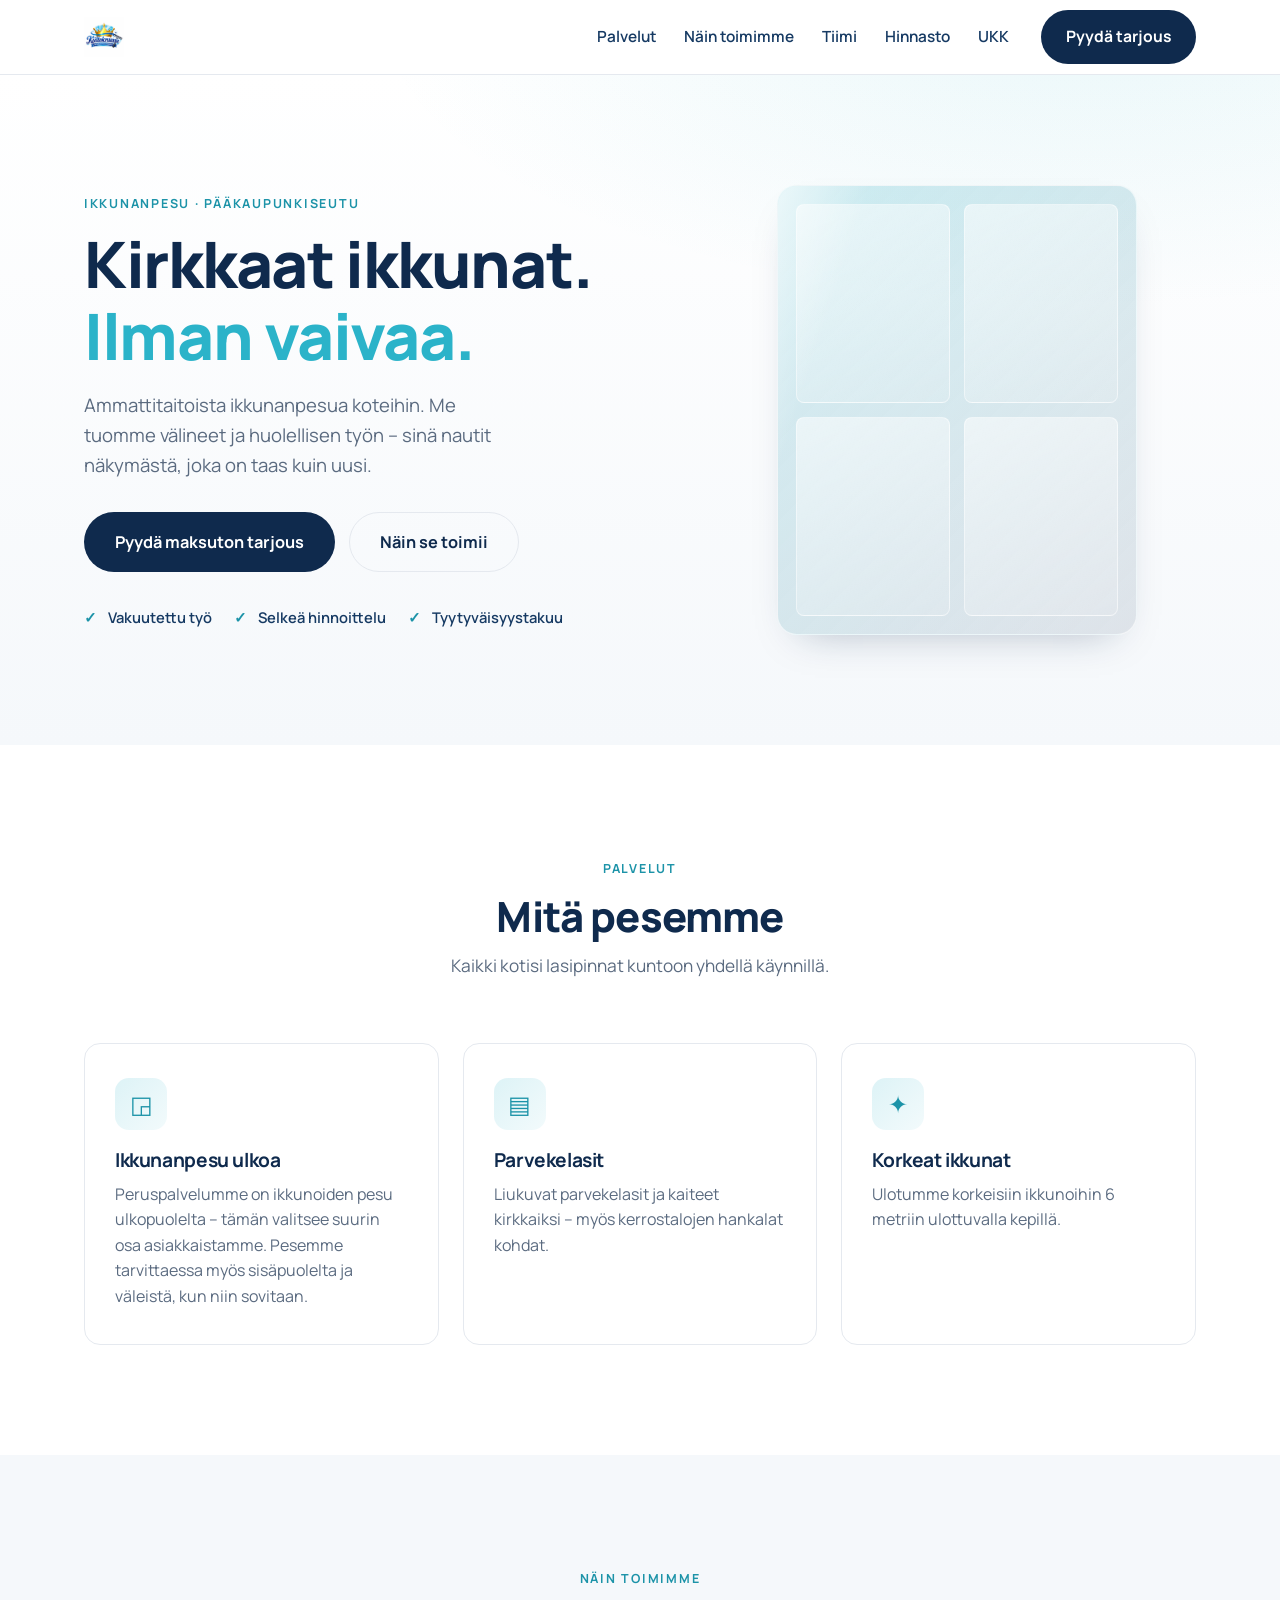
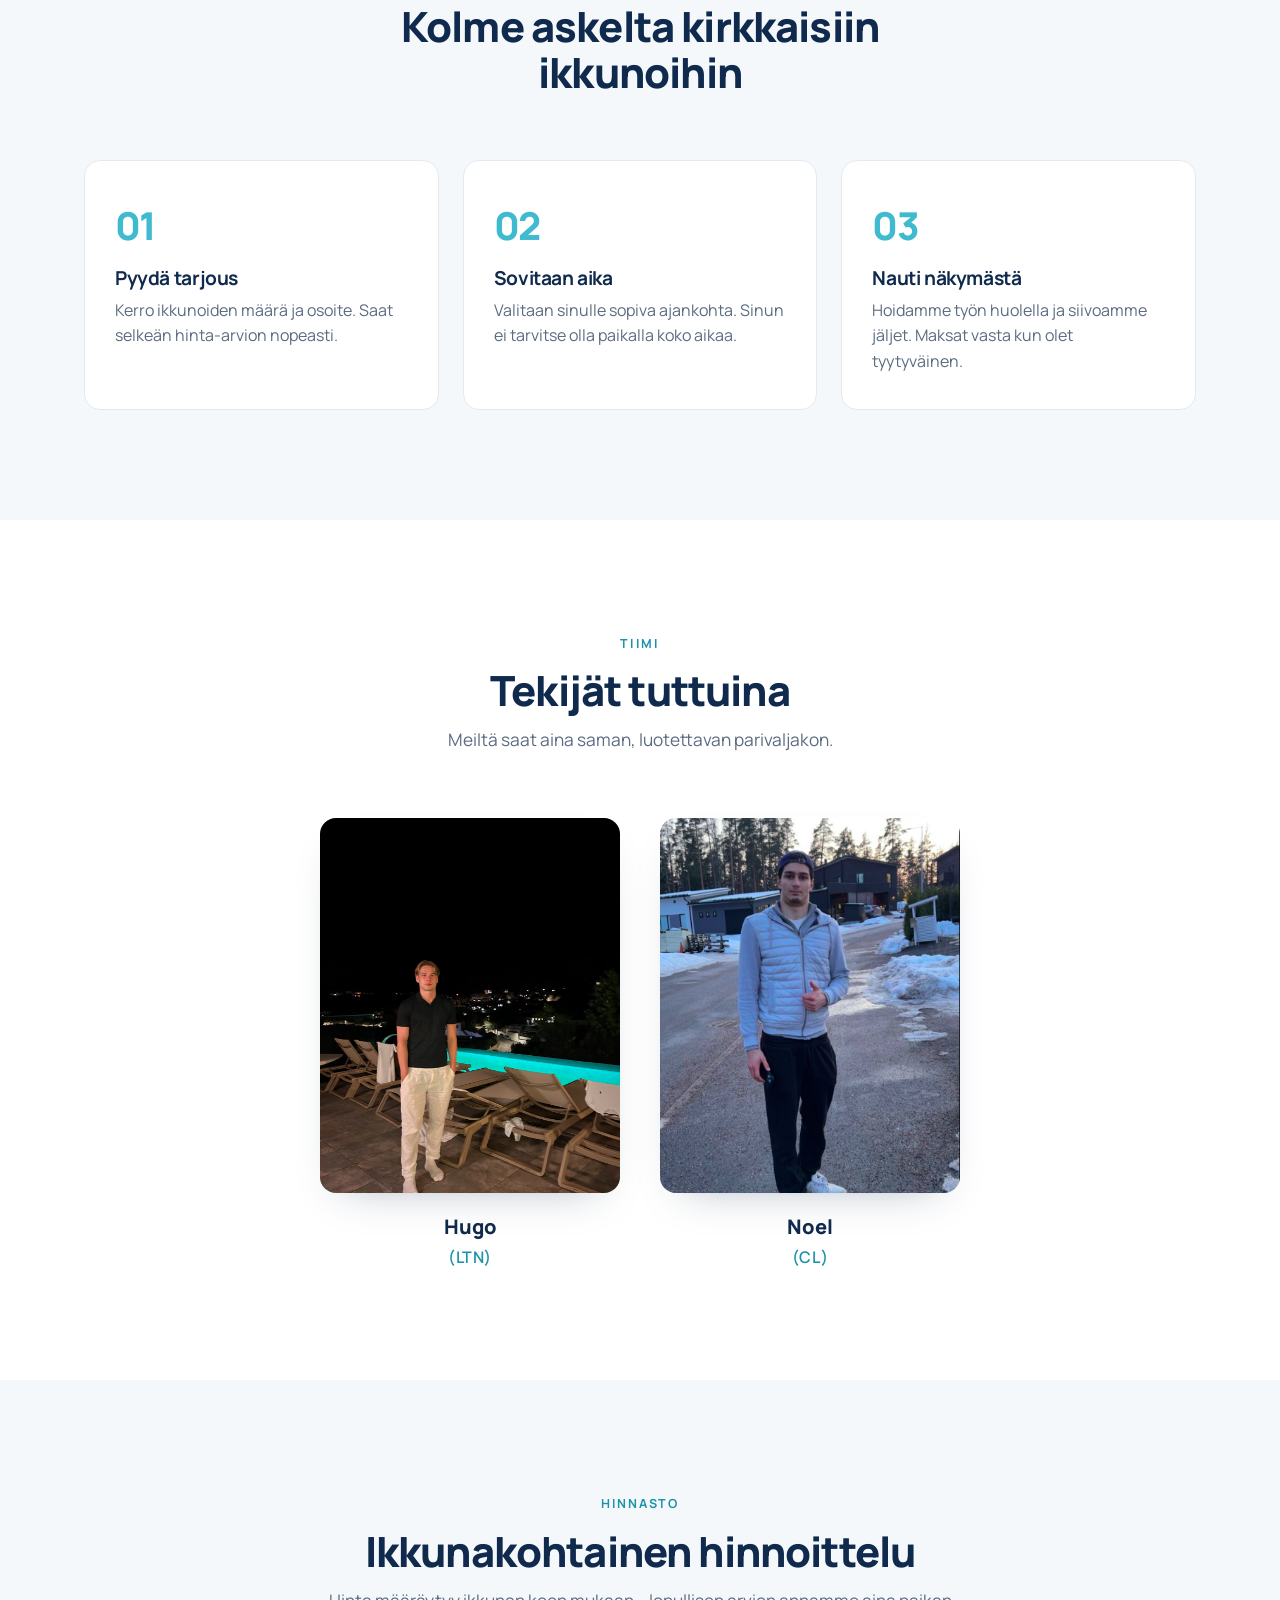
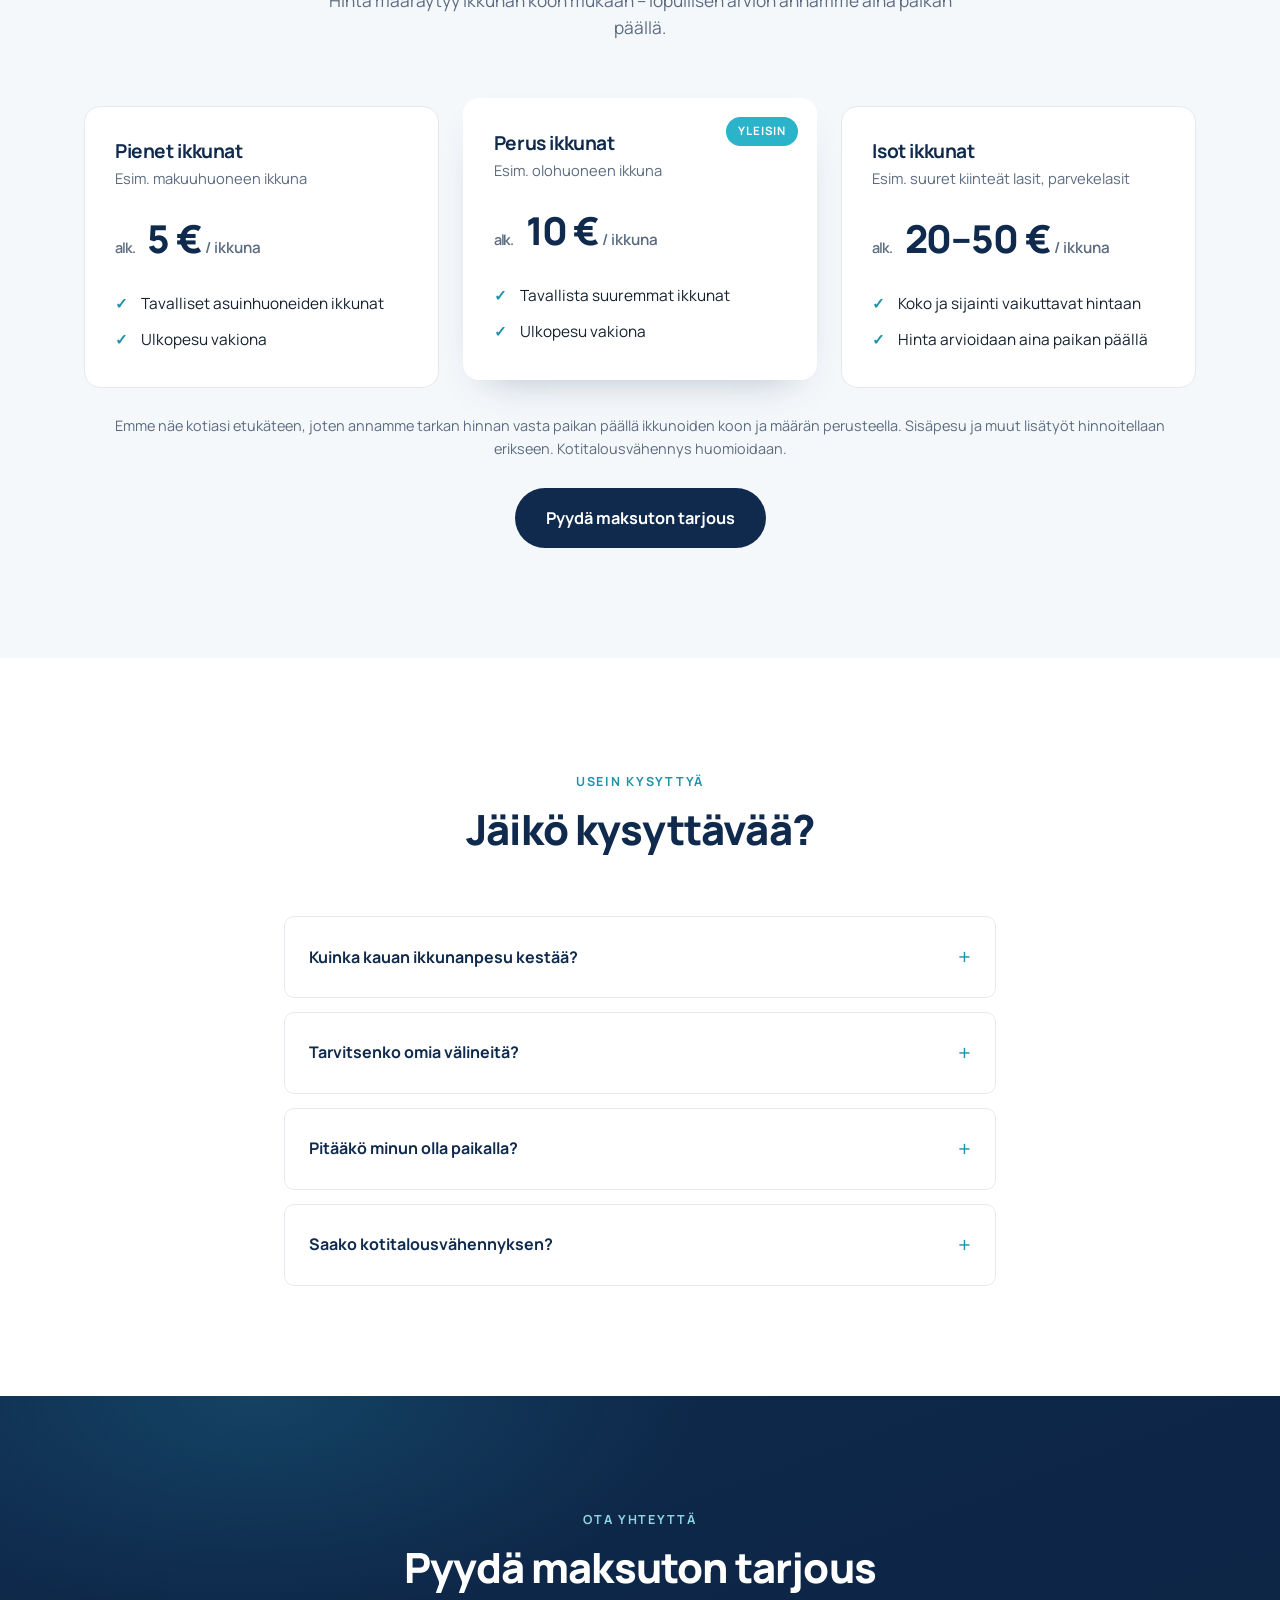
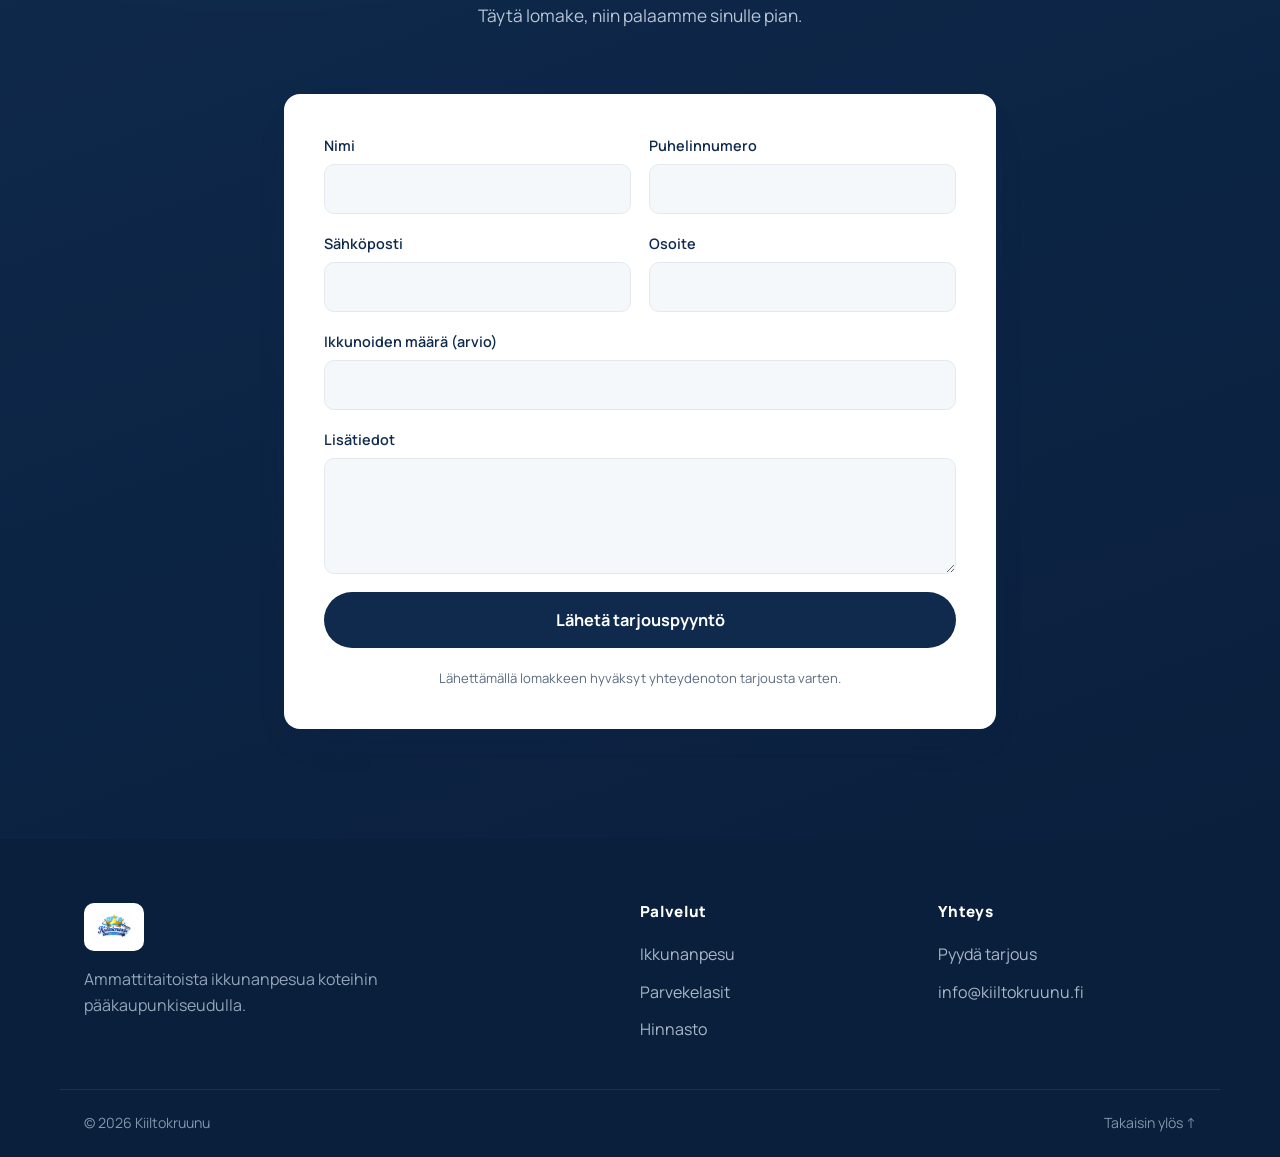
==== index.html @ f835259d "Estä sivun avautuminen vieritettynä alas Selain saattaa palauttaa edellisen vierityskohdan sivua lad" ====
<!DOCTYPE html>
<html lang="fi">
<head>
  <meta charset="UTF-8">
  <meta name="viewport" content="width=device-width, initial-scale=1.0">
  <title>Kiiltokruunu – Ammattitaitoista ikkunanpesua</title>
  <meta name="description" content="Kiiltokruunu tarjoaa ammattitaitoista ikkunanpesua koteihin. Kirkkaat ikkunat ilman vaivaa – pyydä maksuton tarjous.">
  <link rel="preconnect" href="https://fonts.googleapis.com">
  <link rel="preconnect" href="https://fonts.gstatic.com" crossorigin>
  <link href="https://fonts.googleapis.com/css2?family=Manrope:wght@400;500;600;700;800&display=swap" rel="stylesheet">
  <link rel="stylesheet" href="css/style.css">
  <script>
    if ('scrollRestoration' in history) { history.scrollRestoration = 'manual'; }
    window.scrollTo(0, 0);
  </script>
</head>
<body>

  <!-- ============ HEADER ============ -->
  <header class="site-header" id="top">
    <div class="container header-inner">
      <a href="#top" class="brand" aria-label="Kiiltokruunu etusivu">
        <img src="images/logo.png" alt="Kiiltokruunu" class="brand-logo">
      </a>

      <nav class="main-nav" aria-label="Päävalikko">
        <a href="#palvelut">Palvelut</a>
        <a href="#nain-toimimme">Näin toimimme</a>
        <a href="#tiimi">Tiimi</a>
        <a href="#hinnasto">Hinnasto</a>
        <a href="#ukk">UKK</a>
      </nav>

      <a href="#yhteys" class="btn btn-primary header-cta">Pyydä tarjous</a>

      <button class="nav-toggle" aria-label="Avaa valikko" aria-expanded="false">
        <span></span><span></span><span></span>
      </button>
    </div>

    <nav class="mobile-nav" aria-label="Mobiilivalikko">
      <a href="#palvelut">Palvelut</a>
      <a href="#nain-toimimme">Näin toimimme</a>
      <a href="#tiimi">Tiimi</a>
      <a href="#hinnasto">Hinnasto</a>
      <a href="#ukk">UKK</a>
      <a href="#yhteys" class="btn btn-primary">Pyydä tarjous</a>
    </nav>
  </header>

  <!-- ============ HERO ============ -->
  <section class="hero">
    <div class="container hero-inner">
      <div class="hero-copy">
        <span class="eyebrow">Ikkunanpesu · Pääkaupunkiseutu</span>
        <h1>Kirkkaat ikkunat.<br><span class="accent-text">Ilman vaivaa.</span></h1>
        <p class="lead">
          Ammattitaitoista ikkunanpesua koteihin. Me tuomme välineet ja huolellisen
          työn – sinä nautit näkymästä, joka on taas kuin uusi.
        </p>
        <div class="hero-actions">
          <a href="#yhteys" class="btn btn-primary btn-lg">Pyydä maksuton tarjous</a>
          <a href="#nain-toimimme" class="btn btn-ghost btn-lg">Näin se toimii</a>
        </div>
        <ul class="hero-badges">
          <li>Vakuutettu työ</li>
          <li>Selkeä hinnoittelu</li>
          <li>Tyytyväisyystakuu</li>
        </ul>
      </div>

      <!-- Signature element: a single clean "glass pane" that wipes clear -->
      <div class="hero-visual" aria-hidden="true">
        <div class="glass-pane">
          <div class="pane-grid">
            <span></span><span></span>
            <span></span><span></span>
          </div>
          <div class="squeegee"></div>
          <div class="shine"></div>
        </div>
      </div>
    </div>
  </section>

  <!-- ============ PALVELUT ============ -->
  <section class="section" id="palvelut">
    <div class="container">
      <div class="section-head">
        <span class="eyebrow">Palvelut</span>
        <h2>Mitä pesemme</h2>
        <p class="section-sub">Kaikki kotisi lasipinnat kuntoon yhdellä käynnillä.</p>
      </div>

      <div class="card-grid">
        <article class="card">
          <div class="card-icon">◲</div>
          <h3>Ikkunanpesu ulkoa</h3>
          <p>Peruspalvelumme on ikkunoiden pesu ulkopuolelta – tämän valitsee suurin osa asiakkaistamme. Pesemme tarvittaessa myös sisäpuolelta ja väleistä, kun niin sovitaan.</p>
        </article>
        <article class="card">
          <div class="card-icon">▤</div>
          <h3>Parvekelasit</h3>
          <p>Liukuvat parvekelasit ja kaiteet kirkkaiksi – myös kerrostalojen hankalat kohdat.</p>
        </article>
        <article class="card">
          <div class="card-icon">✦</div>
          <h3>Korkeat ikkunat</h3>
          <p>Ulotumme korkeisiin ikkunoihin 6 metriin ulottuvalla kepillä.</p>
        </article>
      </div>
    </div>
  </section>

  <!-- ============ NÄIN TOIMIMME ============ -->
  <section class="section section-alt" id="nain-toimimme">
    <div class="container">
      <div class="section-head">
        <span class="eyebrow">Näin toimimme</span>
        <h2>Kolme askelta kirkkaisiin ikkunoihin</h2>
      </div>

      <ol class="steps">
        <li class="step">
          <span class="step-num">01</span>
          <h3>Pyydä tarjous</h3>
          <p>Kerro ikkunoiden määrä ja osoite. Saat selkeän hinta-arvion nopeasti.</p>
        </li>
        <li class="step">
          <span class="step-num">02</span>
          <h3>Sovitaan aika</h3>
          <p>Valitaan sinulle sopiva ajankohta. Sinun ei tarvitse olla paikalla koko aikaa.</p>
        </li>
        <li class="step">
          <span class="step-num">03</span>
          <h3>Nauti näkymästä</h3>
          <p>Hoidamme työn huolella ja siivoamme jäljet. Maksat vasta kun olet tyytyväinen.</p>
        </li>
      </ol>
    </div>
  </section>

  <!-- ============ TIIMI ============ -->
  <section class="section" id="tiimi">
    <div class="container">
      <div class="section-head">
        <span class="eyebrow">Tiimi</span>
        <h2>Tekijät tuttuina</h2>
        <p class="section-sub">Meiltä saat aina saman, luotettavan parivaljakon.</p>
      </div>

      <div class="team">
        <figure class="team-member">
          <div class="team-photo">
            <img src="images/hugo.jpg" alt="Hugo">
          </div>
          <figcaption>
            <span class="team-name">Hugo</span>
            <span class="team-tag">(LTN)</span>
          </figcaption>
        </figure>

        <figure class="team-member">
          <div class="team-photo">
            <img src="images/noel.jpg" alt="Noel">
          </div>
          <figcaption>
            <span class="team-name">Noel</span>
            <span class="team-tag">(CL)</span>
          </figcaption>
        </figure>
      </div>
    </div>
  </section>

  <!-- ============ HINNASTO ============ -->
  <section class="section section-alt" id="hinnasto">
    <div class="container">
      <div class="section-head">
        <span class="eyebrow">Hinnasto</span>
        <h2>Ikkunakohtainen hinnoittelu</h2>
        <p class="section-sub">Hinta määräytyy ikkunan koon mukaan – lopullisen arvion annamme aina paikan päällä.</p>
      </div>

      <div class="pricing">
        <article class="price-card">
          <h3>Pienet ikkunat</h3>
          <p class="price-note">Esim. makuuhuoneen ikkuna</p>
          <p class="price"><span class="price-from">alk.</span> 5&nbsp;€<span class="price-unit"> / ikkuna</span></p>
          <ul class="price-list">
            <li>Tavalliset asuinhuoneiden ikkunat</li>
            <li>Ulkopesu vakiona</li>
          </ul>
        </article>

        <article class="price-card price-card--featured">
          <span class="price-flag">Yleisin</span>
          <h3>Perus ikkunat</h3>
          <p class="price-note">Esim. olohuoneen ikkuna</p>
          <p class="price"><span class="price-from">alk.</span> 10&nbsp;€<span class="price-unit"> / ikkuna</span></p>
          <ul class="price-list">
            <li>Tavallista suuremmat ikkunat</li>
            <li>Ulkopesu vakiona</li>
          </ul>
        </article>

        <article class="price-card">
          <h3>Isot ikkunat</h3>
          <p class="price-note">Esim. suuret kiinteät lasit, parvekelasit</p>
          <p class="price"><span class="price-from">alk.</span> 20–50&nbsp;€<span class="price-unit"> / ikkuna</span></p>
          <ul class="price-list">
            <li>Koko ja sijainti vaikuttavat hintaan</li>
            <li>Hinta arvioidaan aina paikan päällä</li>
          </ul>
        </article>
      </div>
      <p class="pricing-fine">Emme näe kotiasi etukäteen, joten annamme tarkan hinnan vasta paikan päällä ikkunoiden koon ja määrän perusteella. Sisäpesu ja muut lisätyöt hinnoitellaan erikseen. Kotitalousvähennys huomioidaan.</p>
      <div class="pricing-cta">
        <a href="#yhteys" class="btn btn-primary btn-lg">Pyydä maksuton tarjous</a>
      </div>
    </div>
  </section>

  <!-- ============ UKK ============ -->
  <section class="section" id="ukk">
    <div class="container container-narrow">
      <div class="section-head">
        <span class="eyebrow">Usein kysyttyä</span>
        <h2>Jäikö kysyttävää?</h2>
      </div>

      <div class="faq">
        <details class="faq-item">
          <summary>Kuinka kauan ikkunanpesu kestää?</summary>
          <p>Tyypillinen koti valmistuu 1–3 tunnissa ikkunoiden määrästä riippuen. Kerromme arvion tarjouksen yhteydessä.</p>
        </details>
        <details class="faq-item">
          <summary>Tarvitsenko omia välineitä?</summary>
          <p>Et. Tuomme kaikki tarvittavat välineet ja pesuaineet mukanamme.</p>
        </details>
        <details class="faq-item">
          <summary>Pitääkö minun olla paikalla?</summary>
          <p>Riittää, että pääsemme sisään. Sen jälkeen voit hoitaa omia menojasi – hoidamme työn ja siivoamme jäljet.</p>
        </details>
        <details class="faq-item">
          <summary>Saako kotitalousvähennyksen?</summary>
          <p>Kyllä. Ikkunanpesu kotona on kotitalousvähennyskelpoista. Autamme mielellämme tarvittavien tietojen kanssa.</p>
        </details>
      </div>
    </div>
  </section>

  <!-- ============ YHTEYS ============ -->
  <section class="section section-cta" id="yhteys">
    <div class="container container-narrow">
      <div class="section-head">
        <span class="eyebrow eyebrow-light">Ota yhteyttä</span>
        <h2>Pyydä maksuton tarjous</h2>
        <p class="section-sub">Täytä lomake, niin palaamme sinulle pian.</p>
      </div>

      <form class="contact-form" action="#" method="post" novalidate>
        <div class="form-row">
          <label>Nimi
            <input type="text" name="nimi" autocomplete="name" required>
          </label>
          <label>Puhelinnumero
            <input type="tel" name="puhelin" autocomplete="tel" required>
          </label>
        </div>
        <div class="form-row">
          <label>Sähköposti
            <input type="email" name="email" autocomplete="email" required>
          </label>
          <label>Osoite
            <input type="text" name="osoite" autocomplete="street-address">
          </label>
        </div>
        <label>Ikkunoiden määrä (arvio)
          <input type="text" name="maara">
        </label>
        <label>Lisätiedot
          <textarea name="viesti" rows="4"></textarea>
        </label>
        <button type="submit" class="btn btn-primary btn-lg btn-block">Lähetä tarjouspyyntö</button>
        <p class="form-note">Lähettämällä lomakkeen hyväksyt yhteydenoton tarjousta varten.</p>
      </form>
    </div>
  </section>

  <!-- ============ FOOTER ============ -->
  <footer class="site-footer">
    <div class="container footer-inner">
      <div class="footer-brand">
        <img src="images/logo.png" alt="Kiiltokruunu" class="footer-logo">
        <p>Ammattitaitoista ikkunanpesua koteihin pääkaupunkiseudulla.</p>
      </div>
      <div class="footer-col">
        <h4>Palvelut</h4>
        <a href="#palvelut">Ikkunanpesu</a>
        <a href="#palvelut">Parvekelasit</a>
        <a href="#hinnasto">Hinnasto</a>
      </div>
      <div class="footer-col">
        <h4>Yhteys</h4>
        <a href="#yhteys">Pyydä tarjous</a>
        <a href="mailto:info@kiiltokruunu.fi">info@kiiltokruunu.fi</a>
      </div>
    </div>
    <div class="container footer-bottom">
      <span>© <span id="year"></span> Kiiltokruunu</span>
      <a href="#top">Takaisin ylös ↑</a>
    </div>
  </footer>

  <script src="js/main.js"></script>
</body>
</html>
---- css/style.css ----
/* ============================================================
   Kiiltokruunu — modern, minimalist window-cleaning site
   Palette: deep navy + clean glass accent, generous whitespace
   ============================================================ */

:root {
  --navy-900: #0a1f3c;
  --navy-800: #0f2a4d;
  --navy-700: #163a63;
  --accent:   #2bb3c9;   /* clean-glass teal */
  --accent-dk:#1c93a8;
  --ink:      #13202e;
  --muted:    #5b6b80;
  --line:     #e5e9ef;
  --bg:       #ffffff;
  --bg-alt:   #f5f8fb;
  --white:    #ffffff;

  --radius: 16px;
  --radius-sm: 10px;
  --shadow: 0 18px 40px -24px rgba(15, 42, 77, 0.35);
  --shadow-sm: 0 6px 18px -12px rgba(15, 42, 77, 0.4);
  --maxw: 1160px;
  --ease: cubic-bezier(.22,.61,.36,1);

  --font: 'Manrope', -apple-system, BlinkMacSystemFont, 'Segoe UI', Roboto, Helvetica, Arial, sans-serif;
}

/* ---------- Reset ---------- */
* { margin: 0; padding: 0; box-sizing: border-box; }
html { scroll-behavior: smooth; }
body {
  font-family: var(--font);
  color: var(--ink);
  background: var(--bg);
  line-height: 1.6;
  -webkit-font-smoothing: antialiased;
}
img { max-width: 100%; display: block; }
a { color: inherit; text-decoration: none; }
ul, ol { list-style: none; }

.container {
  width: 100%;
  max-width: var(--maxw);
  margin: 0 auto;
  padding: 0 24px;
}
.container-narrow { max-width: 760px; }

/* ---------- Typography ---------- */
h1, h2, h3, h4 { line-height: 1.12; letter-spacing: -0.02em; font-weight: 800; color: var(--navy-800); }
h1 { font-size: clamp(2.4rem, 6vw, 4rem); }
h2 { font-size: clamp(1.8rem, 3.6vw, 2.6rem); }
h3 { font-size: 1.2rem; font-weight: 700; }
p  { color: var(--muted); }

.eyebrow {
  display: inline-block;
  font-size: 0.78rem;
  font-weight: 700;
  letter-spacing: 0.14em;
  text-transform: uppercase;
  color: var(--accent-dk);
  margin-bottom: 14px;
}
.eyebrow-light { color: #8fd6e3; }
.accent-text { color: var(--accent); }

/* ---------- Buttons ---------- */
.btn {
  display: inline-flex;
  align-items: center;
  justify-content: center;
  gap: 8px;
  font-family: inherit;
  font-weight: 700;
  font-size: 0.98rem;
  padding: 13px 24px;
  border-radius: 999px;
  border: 1.5px solid transparent;
  cursor: pointer;
  transition: transform .2s var(--ease), background .2s var(--ease), box-shadow .2s var(--ease), color .2s var(--ease);
  white-space: nowrap;
}
.btn:active { transform: translateY(1px); }
.btn-primary { background: var(--navy-800); color: var(--white); }
.btn-primary:hover { background: var(--navy-900); box-shadow: var(--shadow-sm); transform: translateY(-2px); }
.btn-ghost { background: transparent; color: var(--navy-800); border-color: var(--line); }
.btn-ghost:hover { border-color: var(--navy-800); transform: translateY(-2px); }
.btn-outline { background: transparent; color: var(--navy-800); border-color: #cdd7e3; }
.btn-outline:hover { border-color: var(--navy-800); background: var(--navy-800); color: var(--white); }
.btn-lg { padding: 16px 30px; font-size: 1.02rem; }
.btn-block { width: 100%; }

/* ---------- Header ---------- */
.site-header {
  position: sticky;
  top: 0;
  z-index: 50;
  background: rgba(255,255,255,0.85);
  backdrop-filter: saturate(180%) blur(12px);
  border-bottom: 1px solid var(--line);
}
.header-inner {
  display: flex;
  align-items: center;
  justify-content: space-between;
  height: 74px;
  gap: 24px;
}
.brand-logo { height: 40px; width: auto; }
.main-nav { display: flex; gap: 28px; margin-left: auto; }
.main-nav a {
  font-weight: 600;
  font-size: 0.96rem;
  color: var(--navy-700);
  position: relative;
  padding: 4px 0;
}
.main-nav a::after {
  content: "";
  position: absolute; left: 0; bottom: -2px;
  width: 0; height: 2px; background: var(--accent);
  transition: width .25s var(--ease);
}
.main-nav a:hover::after { width: 100%; }
.header-cta { margin-left: 8px; }

.nav-toggle {
  display: none;
  flex-direction: column;
  gap: 5px;
  background: none;
  border: none;
  cursor: pointer;
  padding: 6px;
}
.nav-toggle span {
  width: 24px; height: 2px; background: var(--navy-800); border-radius: 2px;
  transition: transform .3s var(--ease), opacity .2s var(--ease);
}
.mobile-nav { display: none; }

/* ---------- Hero ---------- */
.hero {
  position: relative;
  overflow: hidden;
  background:
    radial-gradient(1200px 500px at 85% -10%, rgba(43,179,201,0.10), transparent 60%),
    linear-gradient(180deg, #ffffff 0%, var(--bg-alt) 100%);
}
.hero-inner {
  display: grid;
  grid-template-columns: 1.1fr 0.9fr;
  gap: 48px;
  align-items: center;
  padding: clamp(56px, 9vw, 110px) 24px;
}
.hero-copy h1 { margin-bottom: 20px; }
.lead { font-size: 1.16rem; max-width: 40ch; margin-bottom: 32px; }
.hero-actions { display: flex; flex-wrap: wrap; gap: 14px; margin-bottom: 34px; }
.hero-badges { display: flex; flex-wrap: wrap; gap: 22px; }
.hero-badges li {
  position: relative;
  padding-left: 24px;
  font-weight: 600;
  font-size: 0.92rem;
  color: var(--navy-700);
}
.hero-badges li::before {
  content: "✓";
  position: absolute; left: 0;
  color: var(--accent-dk);
  font-weight: 800;
}

/* Signature element: glass pane that gets wiped clean */
.hero-visual { display: flex; justify-content: center; }
.glass-pane {
  position: relative;
  width: min(360px, 80%);
  aspect-ratio: 4 / 5;
  border-radius: 20px;
  background: linear-gradient(135deg, rgba(43,179,201,0.22), rgba(15,42,77,0.10));
  border: 1px solid rgba(255,255,255,0.6);
  box-shadow: var(--shadow);
  overflow: hidden;
}
.pane-grid {
  position: absolute; inset: 18px;
  display: grid;
  grid-template-columns: 1fr 1fr;
  grid-template-rows: 1fr 1fr;
  gap: 14px;
}
.pane-grid span {
  border-radius: 8px;
  background: linear-gradient(160deg, rgba(255,255,255,0.55), rgba(255,255,255,0.12));
  border: 1px solid rgba(255,255,255,0.5);
}
.shine {
  position: absolute; top: -40%; left: -60%;
  width: 60%; height: 200%;
  background: linear-gradient(90deg, transparent, rgba(255,255,255,0.75), transparent);
  transform: rotate(18deg);
  animation: wipe 5s var(--ease) infinite;
}
.squeegee {
  position: absolute; top: 0; bottom: 0; left: -10%;
  width: 8px;
  background: linear-gradient(180deg, var(--navy-700), var(--navy-900));
  border-radius: 4px;
  box-shadow: 0 0 0 3px rgba(255,255,255,0.35);
  animation: squeegee 5s var(--ease) infinite;
}
@keyframes wipe {
  0%, 100% { left: -60%; }
  50% { left: 120%; }
}
@keyframes squeegee {
  0%, 100% { left: -10%; opacity: 0; }
  10% { opacity: 1; }
  50% { left: 105%; opacity: 1; }
  60% { opacity: 0; }
}
@media (prefers-reduced-motion: reduce) {
  .shine, .squeegee { animation: none; }
  .squeegee { display: none; }
}

/* ---------- Sections ---------- */
.section { padding: clamp(64px, 9vw, 110px) 0; }
.section-alt { background: var(--bg-alt); }
.section-head { max-width: 640px; margin: 0 auto clamp(40px, 5vw, 64px); text-align: center; }
.section-sub { font-size: 1.08rem; margin-top: 12px; }

/* ---------- Cards ---------- */
.card-grid {
  display: grid;
  grid-template-columns: repeat(3, 1fr);
  gap: 24px;
}
.card {
  background: var(--white);
  border: 1px solid var(--line);
  border-radius: var(--radius);
  padding: 34px 30px;
  transition: transform .25s var(--ease), box-shadow .25s var(--ease), border-color .25s var(--ease);
}
.card:hover { transform: translateY(-4px); box-shadow: var(--shadow); border-color: transparent; }
.card-icon {
  display: inline-flex;
  align-items: center; justify-content: center;
  width: 52px; height: 52px;
  border-radius: 14px;
  background: linear-gradient(135deg, rgba(43,179,201,0.16), rgba(43,179,201,0.06));
  color: var(--accent-dk);
  font-size: 1.5rem;
  margin-bottom: 20px;
}
.card h3 { margin-bottom: 10px; }

/* ---------- Steps ---------- */
.steps {
  display: grid;
  grid-template-columns: repeat(3, 1fr);
  gap: 24px;
  counter-reset: step;
}
.step {
  background: var(--white);
  border: 1px solid var(--line);
  border-radius: var(--radius);
  padding: 34px 30px;
  position: relative;
}
.step-num {
  font-size: 2.4rem;
  font-weight: 800;
  color: var(--accent);
  opacity: 0.9;
  letter-spacing: -0.04em;
  display: block;
  margin-bottom: 12px;
}
.step h3 { margin-bottom: 8px; }

/* ---------- Team ---------- */
.team {
  display: grid;
  grid-template-columns: repeat(2, minmax(0, 300px));
  gap: 40px;
  justify-content: center;
}
.team-member { text-align: center; }
.team-photo {
  border-radius: var(--radius);
  overflow: hidden;
  box-shadow: var(--shadow);
  aspect-ratio: 4 / 5;
  background: var(--bg-alt);
}
.team-photo img { width: 100%; height: 100%; object-fit: cover; }
.team-member figcaption { margin-top: 18px; }
.team-name { display: block; font-weight: 800; font-size: 1.25rem; color: var(--navy-800); }
.team-tag { display: block; font-weight: 600; color: var(--accent-dk); letter-spacing: 0.04em; margin-top: 2px; }

/* ---------- Pricing ---------- */
.pricing {
  display: grid;
  grid-template-columns: repeat(3, 1fr);
  gap: 24px;
  align-items: start;
}
.price-card {
  background: var(--white);
  border: 1px solid var(--line);
  border-radius: var(--radius);
  padding: 34px 30px;
  position: relative;
  display: flex;
  flex-direction: column;
}
.price-card--featured {
  border-color: transparent;
  box-shadow: var(--shadow);
  transform: translateY(-8px);
}
.price-flag {
  position: absolute; top: 18px; right: 18px;
  background: var(--accent);
  color: var(--white);
  font-size: 0.72rem;
  font-weight: 700;
  letter-spacing: 0.08em;
  text-transform: uppercase;
  padding: 5px 12px;
  border-radius: 999px;
}
.price-card h3 { margin-bottom: 4px; }
.price-note { font-size: 0.92rem; margin-bottom: 18px; }
.price { font-size: 2.4rem; font-weight: 800; color: var(--navy-800); margin-bottom: 22px; letter-spacing: -0.03em; }
.price-from { font-size: 0.9rem; font-weight: 600; color: var(--muted); margin-right: 6px; }
.price-unit { font-size: 0.95rem; font-weight: 600; color: var(--muted); letter-spacing: 0; }
.price-list { margin-bottom: 0; display: grid; gap: 12px; }
.price-list li {
  position: relative;
  padding-left: 26px;
  color: var(--ink);
  font-size: 0.96rem;
}
.price-list li::before {
  content: "✓";
  position: absolute; left: 0;
  color: var(--accent-dk); font-weight: 800;
}
.price-card .btn { margin-top: auto; }
.pricing-fine { text-align: center; font-size: 0.9rem; margin-top: 26px; }
.pricing-cta { text-align: center; margin-top: 28px; }

/* ---------- FAQ ---------- */
.faq { display: grid; gap: 14px; }
.faq-item {
  background: var(--white);
  border: 1px solid var(--line);
  border-radius: var(--radius-sm);
  padding: 4px 24px;
  transition: box-shadow .2s var(--ease), border-color .2s var(--ease);
}
.faq-item[open] { box-shadow: var(--shadow-sm); border-color: transparent; }
.faq-item summary {
  cursor: pointer;
  list-style: none;
  padding: 18px 0;
  font-weight: 700;
  color: var(--navy-800);
  display: flex;
  justify-content: space-between;
  align-items: center;
  gap: 16px;
}
.faq-item summary::-webkit-details-marker { display: none; }
.faq-item summary::after {
  content: "+";
  font-size: 1.4rem;
  font-weight: 400;
  color: var(--accent-dk);
  transition: transform .25s var(--ease);
}
.faq-item[open] summary::after { transform: rotate(45deg); }
.faq-item p { padding: 0 0 20px; }

/* ---------- CTA / Contact ---------- */
.section-cta {
  background:
    radial-gradient(800px 400px at 20% 0%, rgba(43,179,201,0.18), transparent 55%),
    linear-gradient(160deg, var(--navy-800), var(--navy-900));
}
.section-cta h2 { color: var(--white); }
.section-cta .section-sub { color: #b9c6d6; }
.contact-form {
  background: var(--white);
  border-radius: var(--radius);
  padding: clamp(24px, 4vw, 40px);
  box-shadow: var(--shadow);
  display: grid;
  gap: 18px;
}
.form-row { display: grid; grid-template-columns: 1fr 1fr; gap: 18px; }
.contact-form label {
  display: grid;
  gap: 7px;
  font-weight: 600;
  font-size: 0.9rem;
  color: var(--navy-800);
}
.contact-form input,
.contact-form textarea {
  font-family: inherit;
  font-size: 1rem;
  padding: 13px 15px;
  border: 1.5px solid var(--line);
  border-radius: var(--radius-sm);
  background: var(--bg-alt);
  color: var(--ink);
  transition: border-color .2s var(--ease), background .2s var(--ease);
  width: 100%;
}
.contact-form input:focus,
.contact-form textarea:focus {
  outline: none;
  border-color: var(--accent);
  background: var(--white);
}
.contact-form textarea { resize: vertical; }
.form-note { font-size: 0.82rem; text-align: center; margin-top: 2px; }

/* ---------- Footer ---------- */
.site-footer { background: var(--navy-900); color: #c4d0de; }
.footer-inner {
  display: grid;
  grid-template-columns: 2fr 1fr 1fr;
  gap: 40px;
  padding: 64px 24px 40px;
}
.footer-logo {
  height: 48px; width: auto; margin-bottom: 16px;
  background: var(--white);
  padding: 6px 12px;
  border-radius: var(--radius-sm);
}
.footer-brand p { color: #94a6ba; max-width: 34ch; }
.footer-col h4 { color: var(--white); font-size: 0.95rem; margin-bottom: 16px; letter-spacing: 0.02em; }
.footer-col a { display: block; color: #a9b8c8; padding: 6px 0; transition: color .2s var(--ease); }
.footer-col a:hover { color: var(--white); }
.footer-bottom {
  display: flex;
  justify-content: space-between;
  align-items: center;
  padding: 22px 24px;
  border-top: 1px solid rgba(255,255,255,0.08);
  font-size: 0.88rem;
  color: #8296ab;
}
.footer-bottom a:hover { color: var(--white); }

/* ---------- Responsive ---------- */
@media (max-width: 900px) {
  .main-nav, .header-cta { display: none; }
  .nav-toggle { display: flex; }
  .hero-inner { grid-template-columns: 1fr; gap: 32px; padding-top: clamp(32px, 8vw, 56px); }
  .glass-pane { width: min(260px, 60%); }
  .card-grid, .steps, .pricing { grid-template-columns: 1fr; }
  .price-card--featured { transform: none; }

  .mobile-nav.open {
    display: flex;
    flex-direction: column;
    gap: 4px;
    padding: 12px 24px 22px;
    border-top: 1px solid var(--line);
    background: var(--white);
  }
  .mobile-nav.open a { padding: 12px 0; font-weight: 600; color: var(--navy-800); }
  .mobile-nav.open .btn { margin-top: 8px; }
}
@media (max-width: 560px) {
  .section { padding: clamp(48px, 12vw, 64px) 0; }
  .hero-inner { padding-top: 28px; padding-bottom: 40px; gap: 24px; }
  .hero-copy h1 { margin-bottom: 14px; }
  .lead { margin-bottom: 24px; }
  .hero-actions { margin-bottom: 24px; }
  .hero-actions .btn { width: 100%; text-align: center; }
  .glass-pane { width: min(180px, 45%); }
  .form-row { grid-template-columns: 1fr; }
  .team { grid-template-columns: 1fr; max-width: 300px; margin: 0 auto; }
  .footer-inner { grid-template-columns: 1fr; gap: 28px; }
  .hero-badges { gap: 14px; }
}
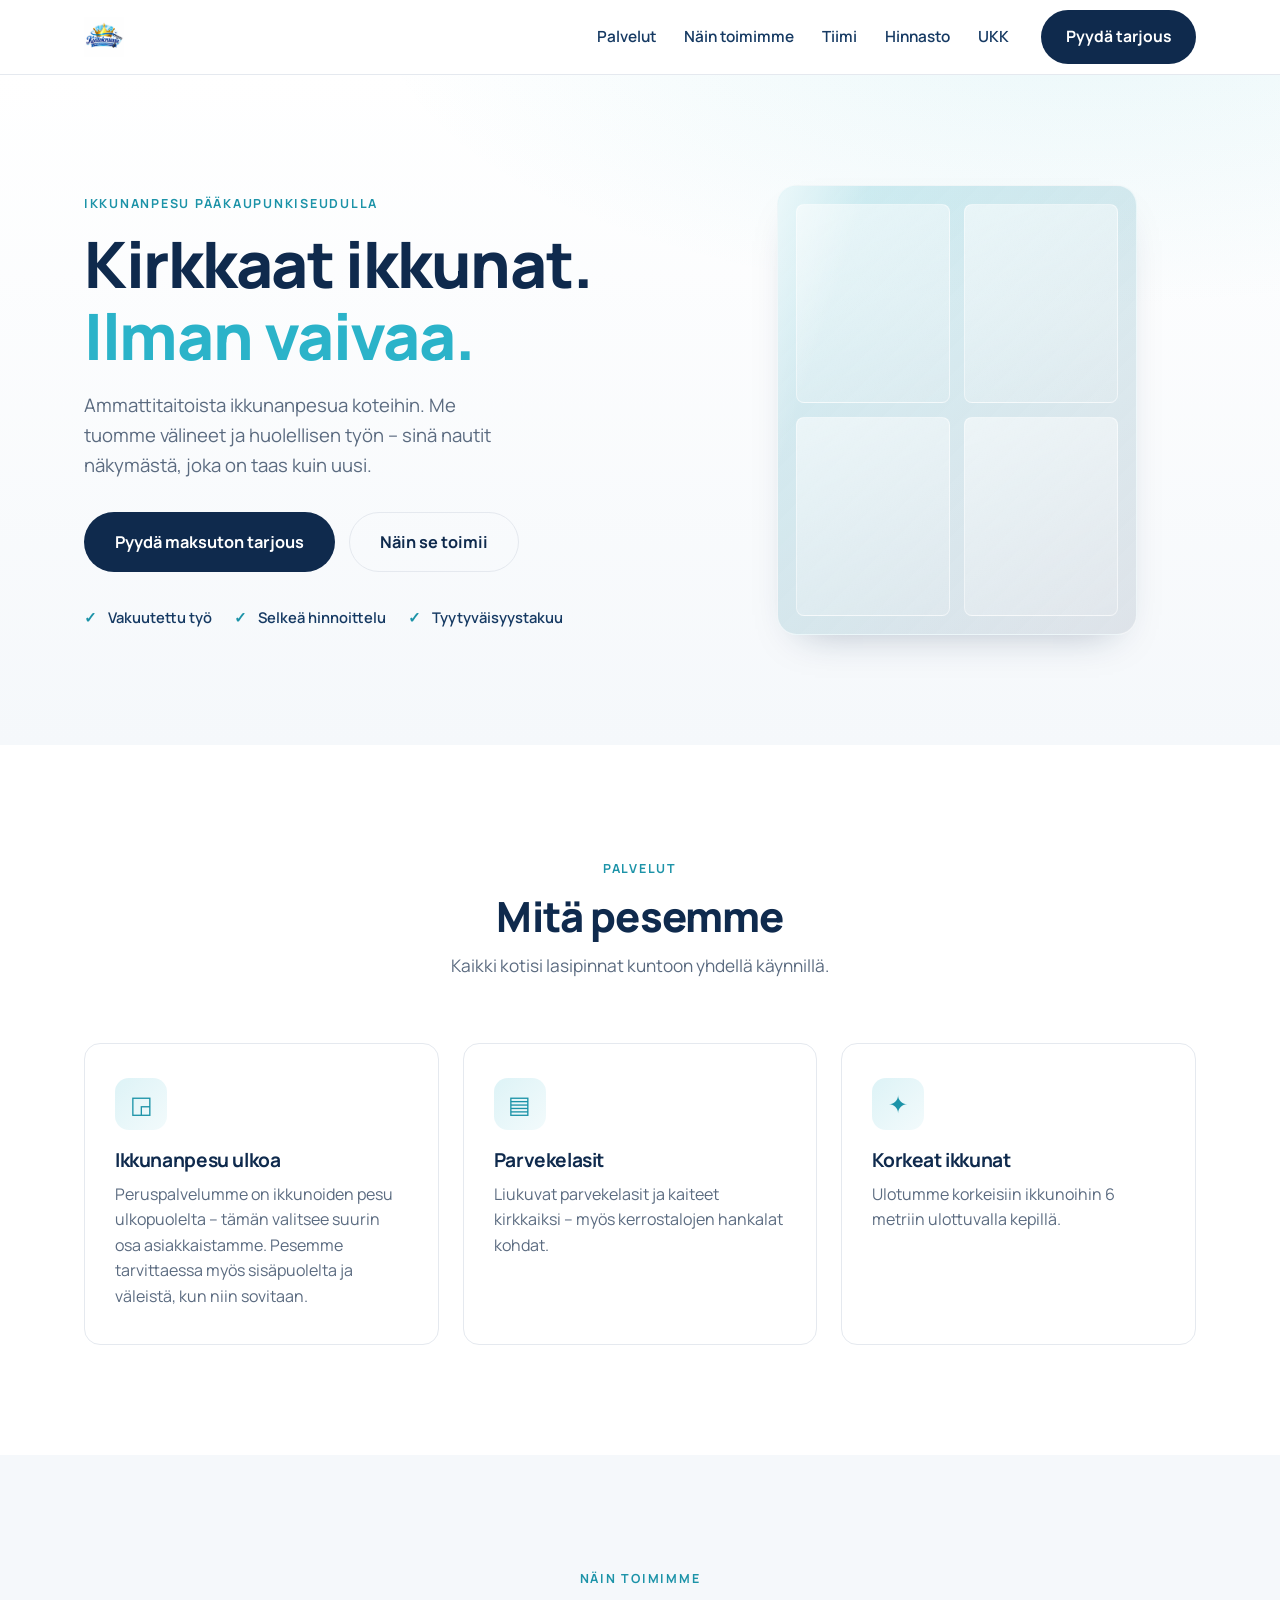
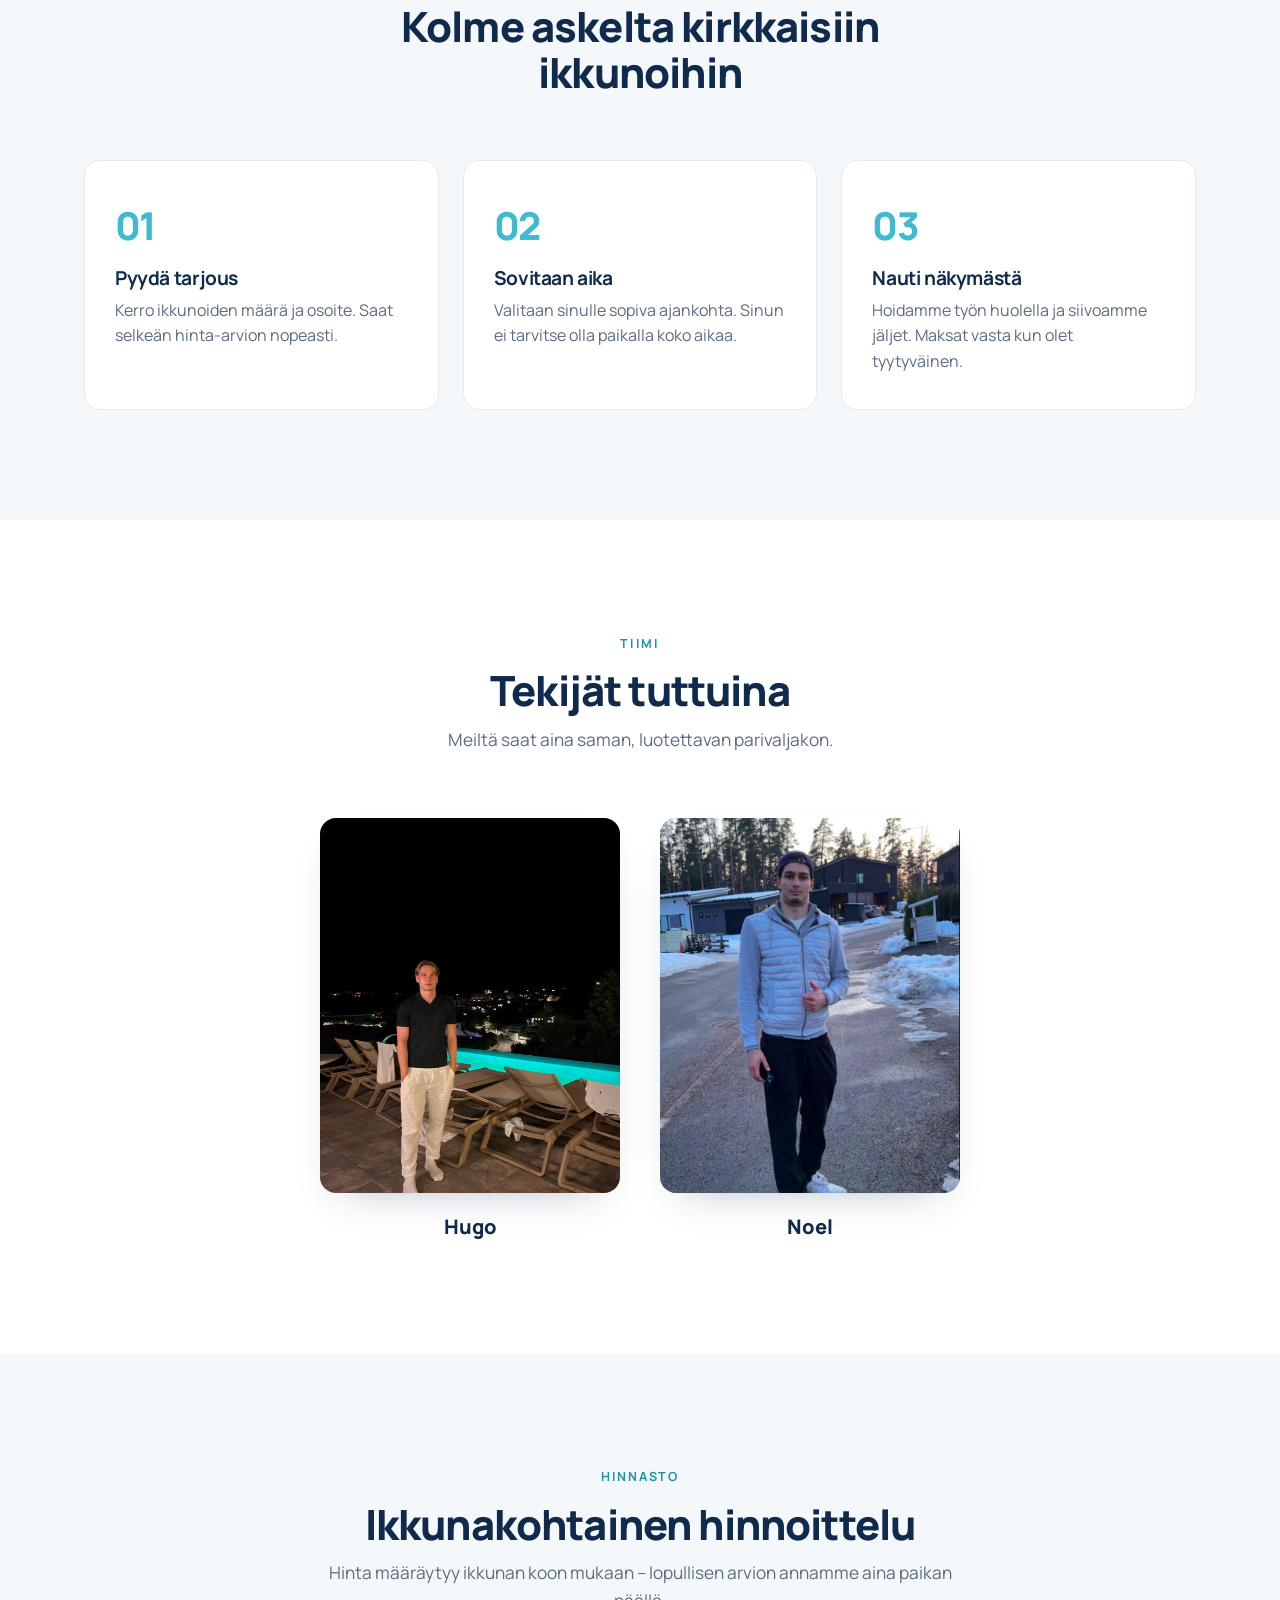
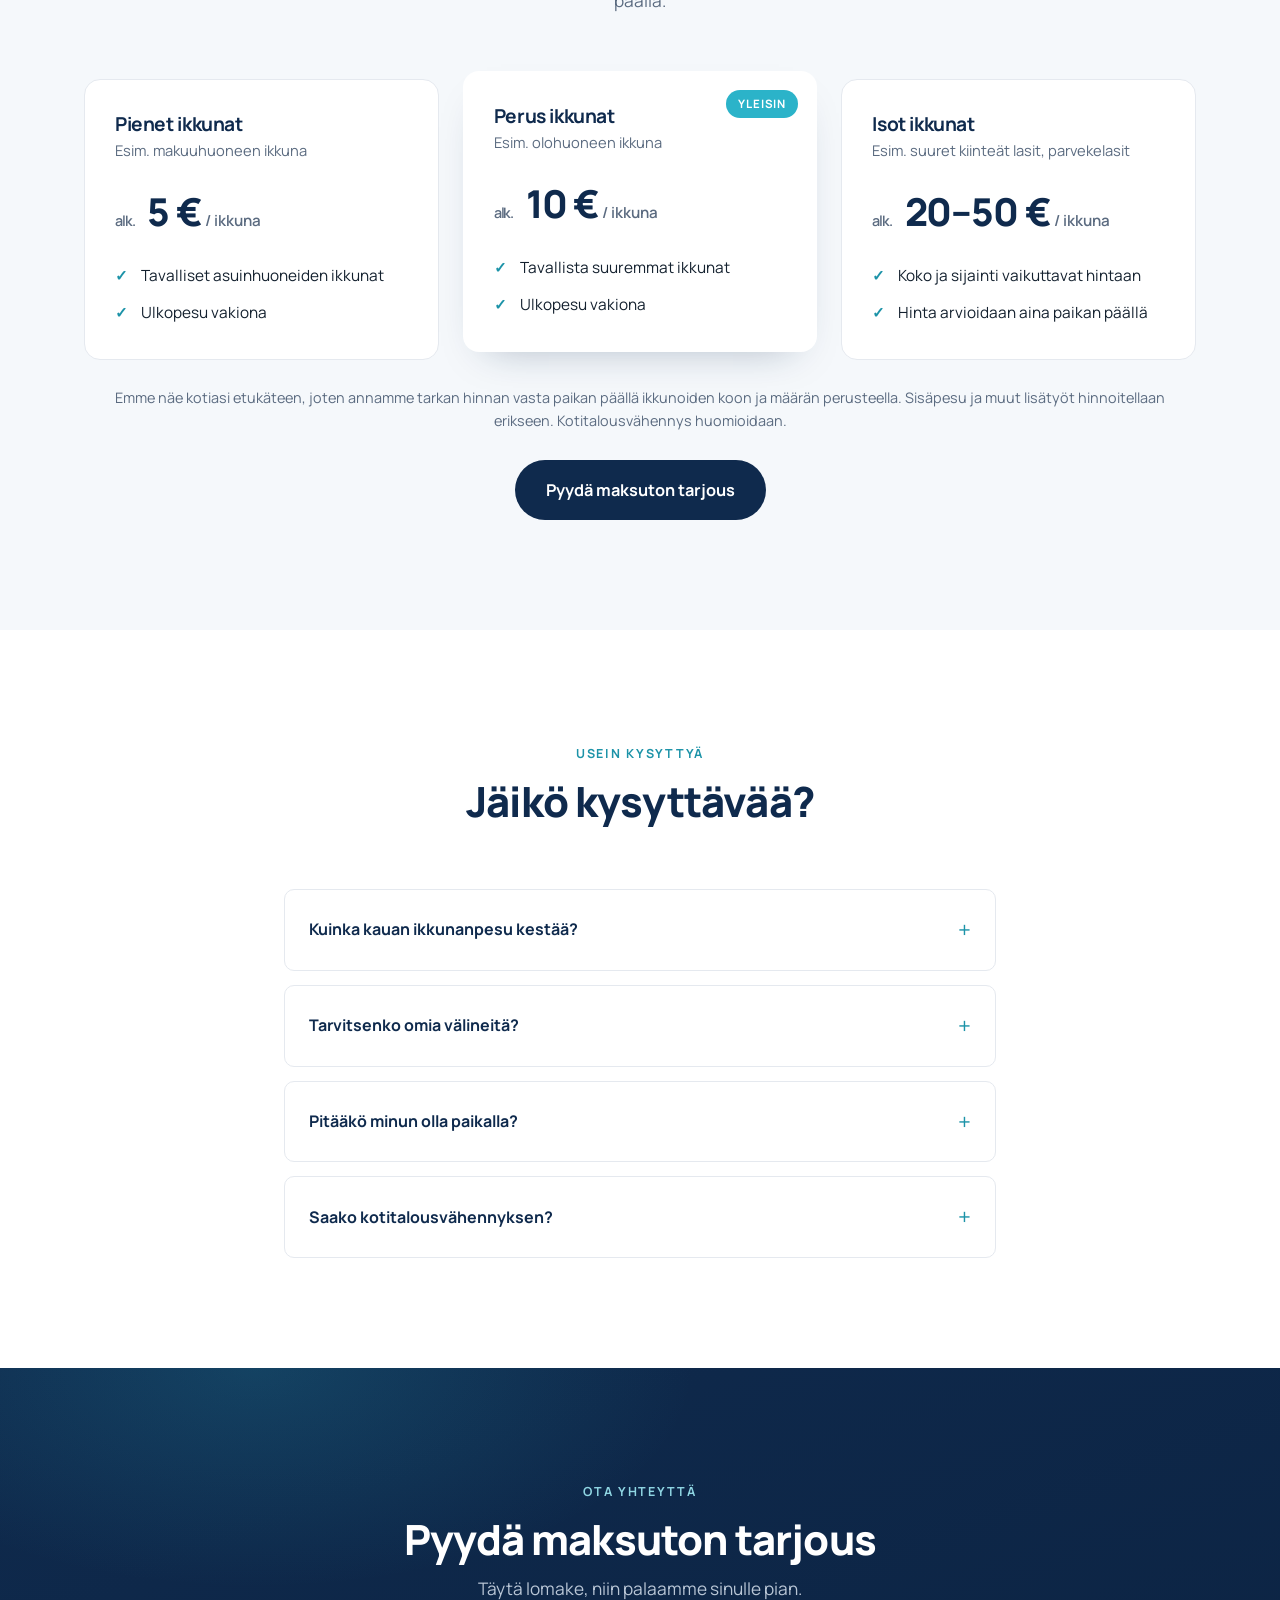
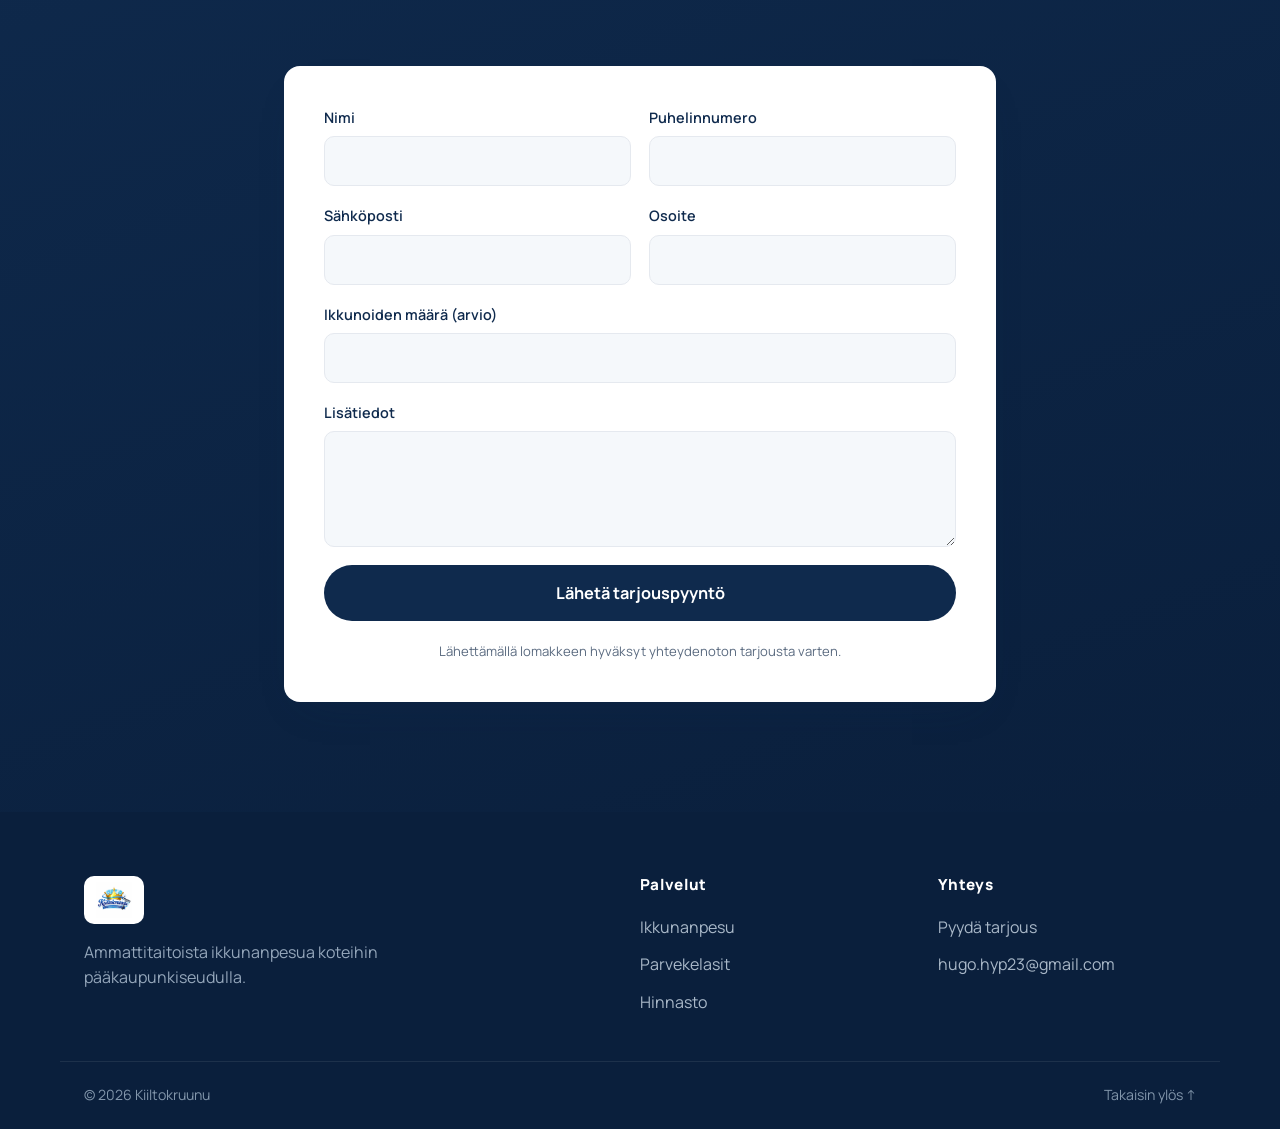
==== commit 01488017: "Päivitä hero-teksti, poista tiimitagit ja kytke lomake sähköpostiin Hero-eyebrow muotoon "Ikkunanpes" ====
--- a/index.html
+++ b/index.html
@@ -52,7 +52,7 @@
   <section class="hero">
     <div class="container hero-inner">
       <div class="hero-copy">
-        <span class="eyebrow">Ikkunanpesu · Pääkaupunkiseutu</span>
+        <span class="eyebrow">Ikkunanpesu pääkaupunkiseudulla</span>
         <h1>Kirkkaat ikkunat.<br><span class="accent-text">Ilman vaivaa.</span></h1>
         <p class="lead">
           Ammattitaitoista ikkunanpesua koteihin. Me tuomme välineet ja huolellisen
@@ -156,7 +156,6 @@
           </div>
           <figcaption>
             <span class="team-name">Hugo</span>
-            <span class="team-tag">(LTN)</span>
           </figcaption>
         </figure>
 
@@ -166,7 +165,6 @@
           </div>
           <figcaption>
             <span class="team-name">Noel</span>
-            <span class="team-tag">(CL)</span>
           </figcaption>
         </figure>
       </div>
@@ -259,7 +257,9 @@
         <p class="section-sub">Täytä lomake, niin palaamme sinulle pian.</p>
       </div>
 
-      <form class="contact-form" action="#" method="post" novalidate>
+      <form class="contact-form" action="https://formspree.io/f/hugo.hyp23@gmail.com" method="POST">
+        <input type="hidden" name="_subject" value="Uusi tarjouspyyntö – Kiiltokruunu">
+        <input type="text" name="_gotcha" style="display:none">
         <div class="form-row">
           <label>Nimi
             <input type="text" name="nimi" autocomplete="name" required>
@@ -304,7 +304,7 @@
       <div class="footer-col">
         <h4>Yhteys</h4>
         <a href="#yhteys">Pyydä tarjous</a>
-        <a href="mailto:info@kiiltokruunu.fi">info@kiiltokruunu.fi</a>
+        <a href="mailto:hugo.hyp23@gmail.com">hugo.hyp23@gmail.com</a>
       </div>
     </div>
     <div class="container footer-bottom">
--- a/css/style.css
+++ b/css/style.css
@@ -304,7 +304,6 @@
 .team-photo img { width: 100%; height: 100%; object-fit: cover; }
 .team-member figcaption { margin-top: 18px; }
 .team-name { display: block; font-weight: 800; font-size: 1.25rem; color: var(--navy-800); }
-.team-tag { display: block; font-weight: 600; color: var(--accent-dk); letter-spacing: 0.04em; margin-top: 2px; }
 
 /* ---------- Pricing ---------- */
 .pricing {
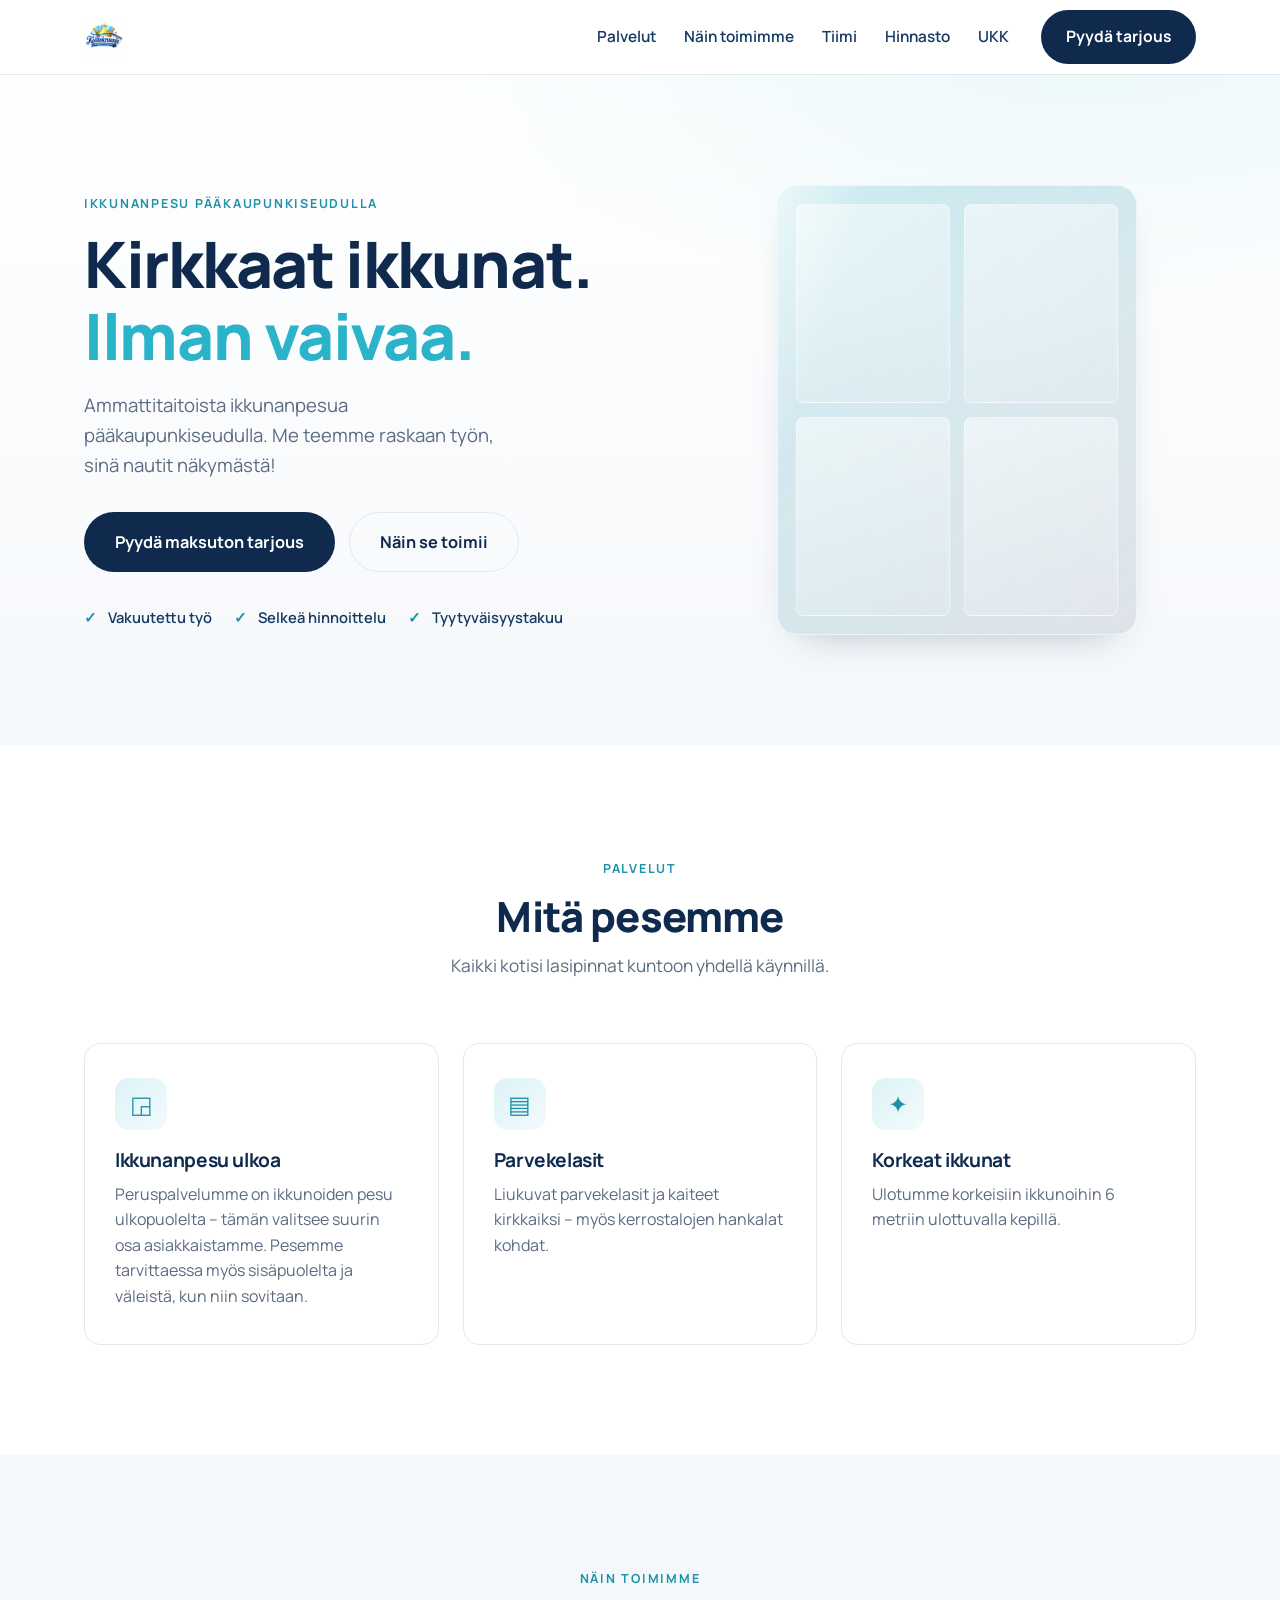
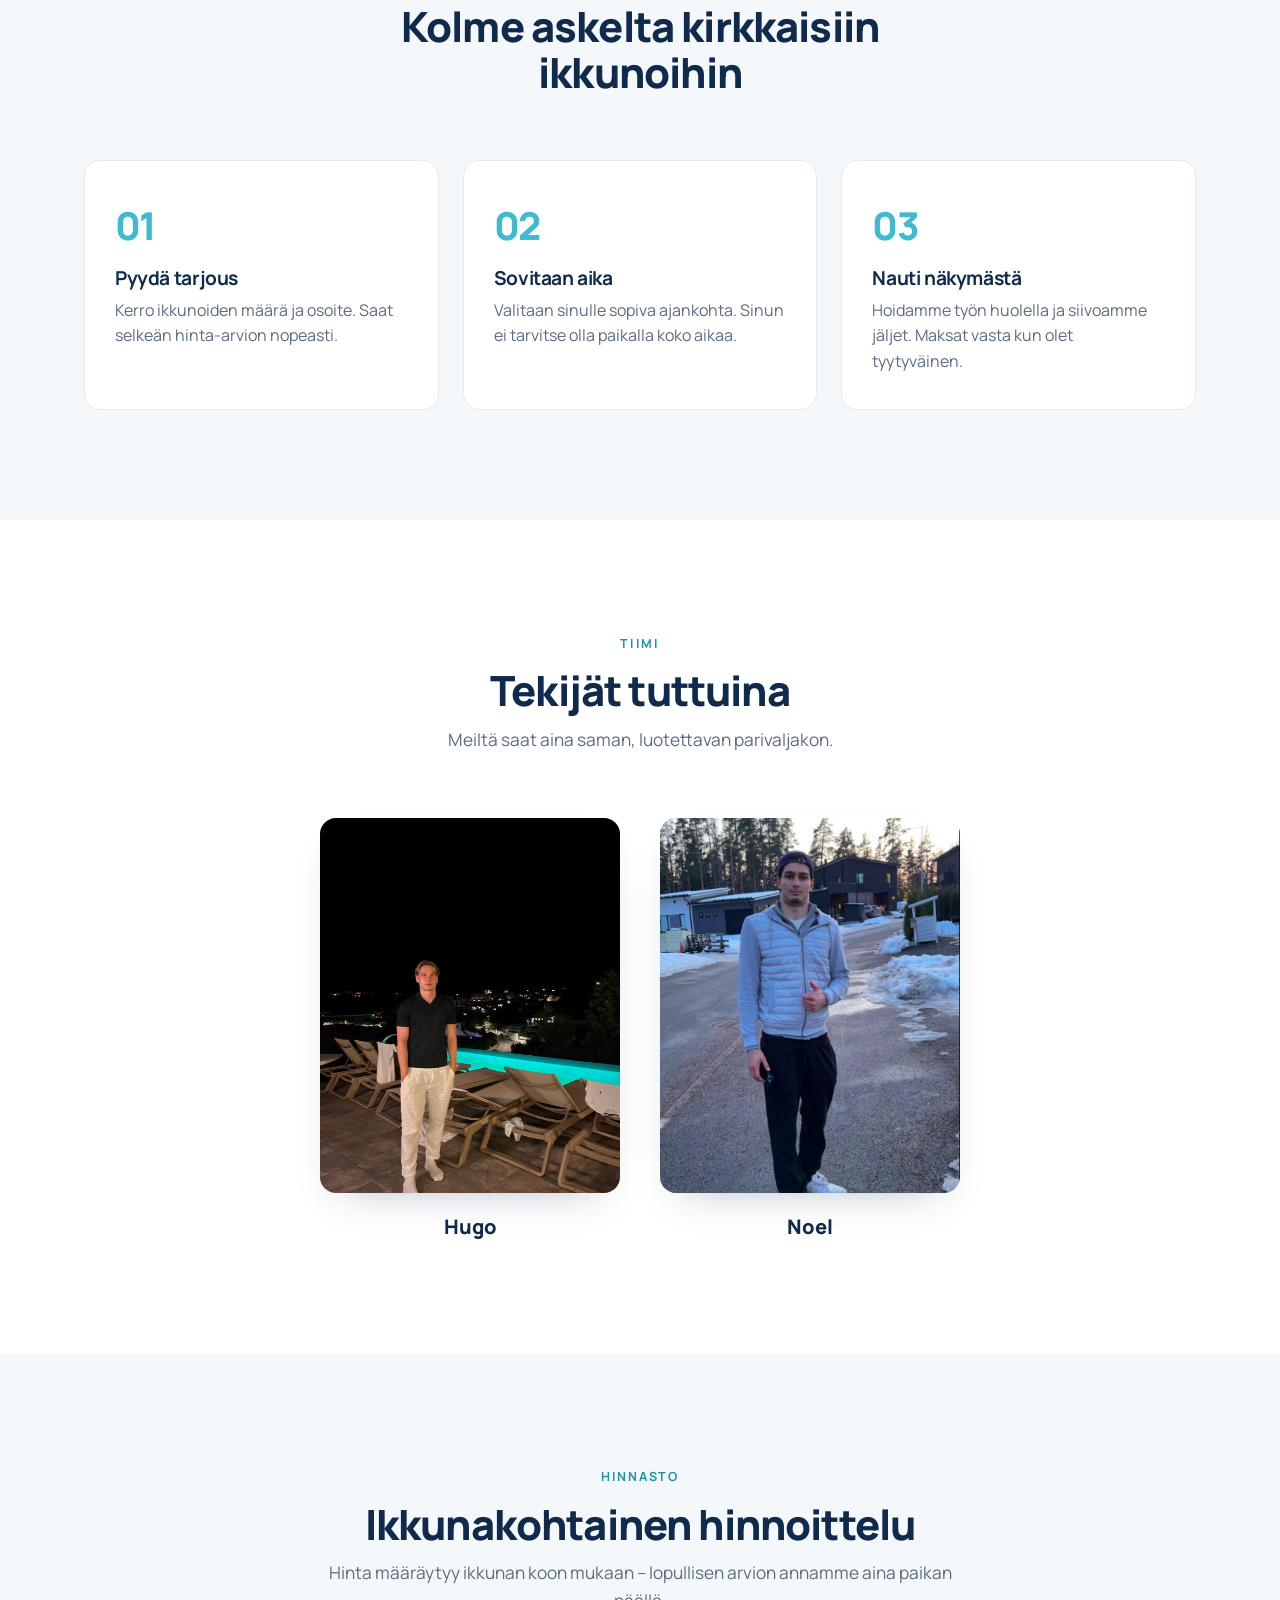
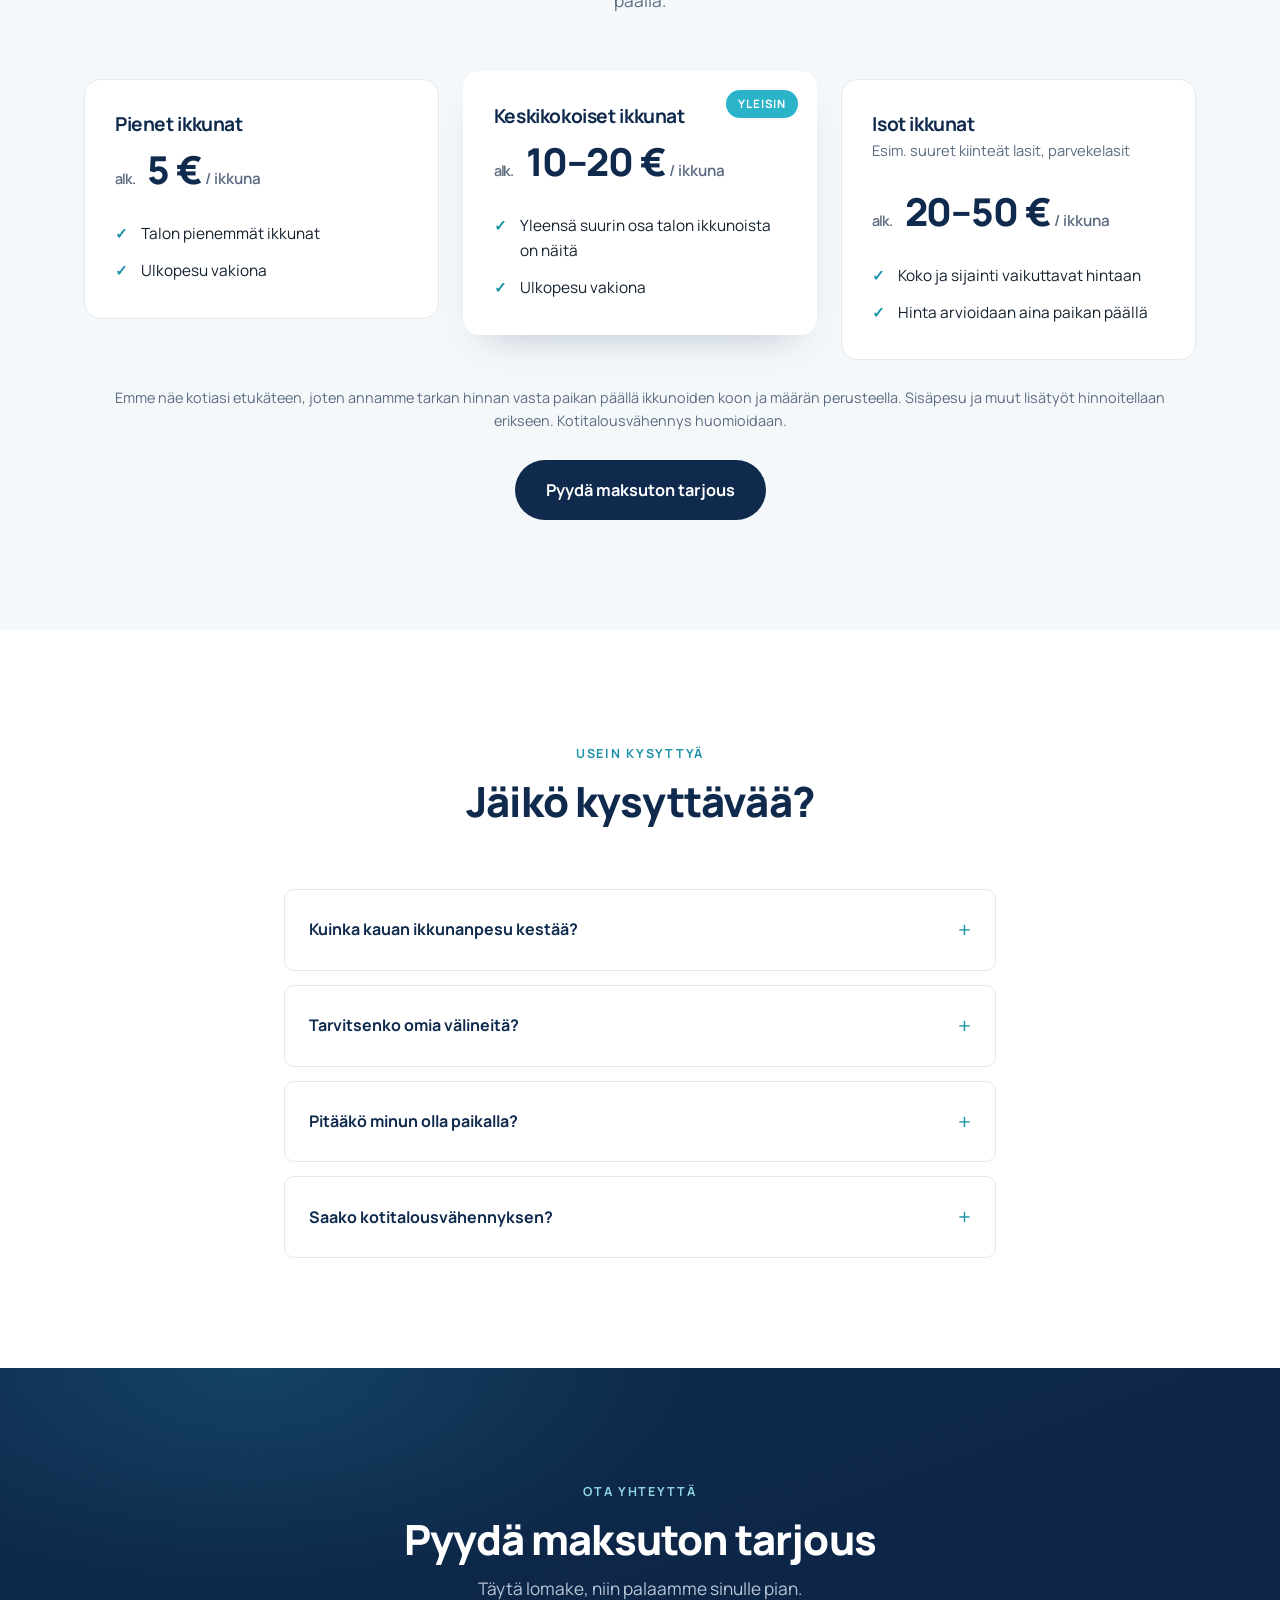
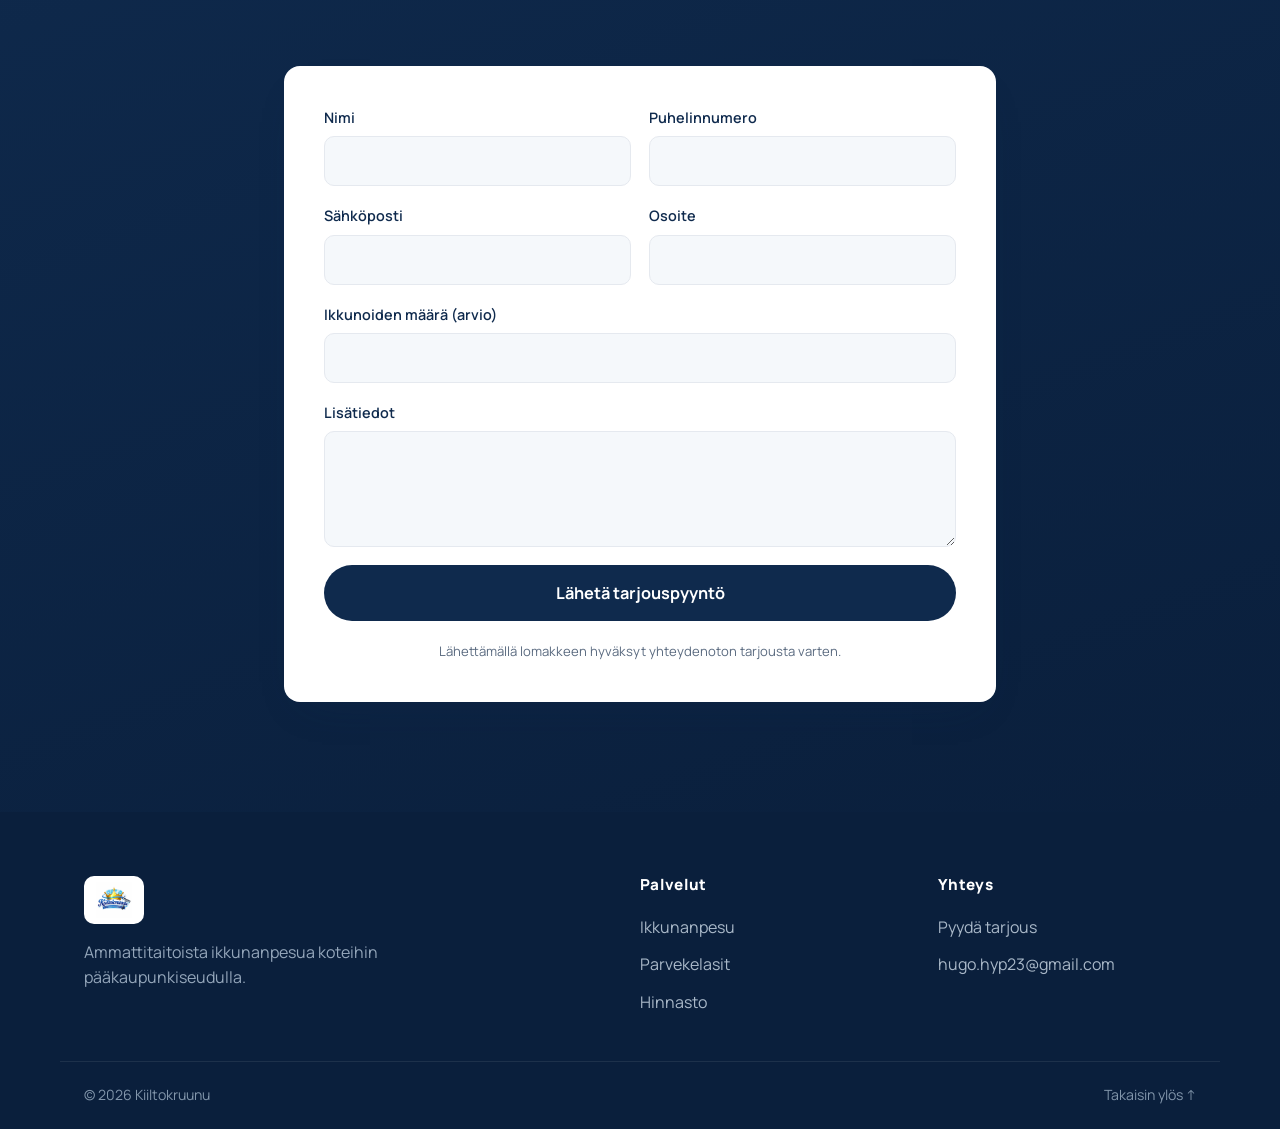
==== commit a5415138: "Päivitä hero-teksti, hinnasto ja mobiilinäkymä; korjaa takaisin ylös -nappi - Hero-kuvausteksti uusi" ====
--- a/index.html
+++ b/index.html
@@ -55,8 +55,8 @@
         <span class="eyebrow">Ikkunanpesu pääkaupunkiseudulla</span>
         <h1>Kirkkaat ikkunat.<br><span class="accent-text">Ilman vaivaa.</span></h1>
         <p class="lead">
-          Ammattitaitoista ikkunanpesua koteihin. Me tuomme välineet ja huolellisen
-          työn – sinä nautit näkymästä, joka on taas kuin uusi.
+          Ammattitaitoista ikkunanpesua pääkaupunkiseudulla. Me teemme raskaan
+          työn, sinä nautit näkymästä!
         </p>
         <div class="hero-actions">
           <a href="#yhteys" class="btn btn-primary btn-lg">Pyydä maksuton tarjous</a>
@@ -183,21 +183,19 @@
       <div class="pricing">
         <article class="price-card">
           <h3>Pienet ikkunat</h3>
-          <p class="price-note">Esim. makuuhuoneen ikkuna</p>
           <p class="price"><span class="price-from">alk.</span> 5&nbsp;€<span class="price-unit"> / ikkuna</span></p>
           <ul class="price-list">
-            <li>Tavalliset asuinhuoneiden ikkunat</li>
+            <li>Talon pienemmät ikkunat</li>
             <li>Ulkopesu vakiona</li>
           </ul>
         </article>
 
         <article class="price-card price-card--featured">
           <span class="price-flag">Yleisin</span>
-          <h3>Perus ikkunat</h3>
-          <p class="price-note">Esim. olohuoneen ikkuna</p>
-          <p class="price"><span class="price-from">alk.</span> 10&nbsp;€<span class="price-unit"> / ikkuna</span></p>
+          <h3>Keskikokoiset ikkunat</h3>
+          <p class="price"><span class="price-from">alk.</span> 10–20&nbsp;€<span class="price-unit"> / ikkuna</span></p>
           <ul class="price-list">
-            <li>Tavallista suuremmat ikkunat</li>
+            <li>Yleensä suurin osa talon ikkunoista on näitä</li>
             <li>Ulkopesu vakiona</li>
           </ul>
         </article>
@@ -257,7 +255,7 @@
         <p class="section-sub">Täytä lomake, niin palaamme sinulle pian.</p>
       </div>
 
-      <form class="contact-form" action="https://formspree.io/f/hugo.hyp23@gmail.com" method="POST">
+      <form class="contact-form" action="https://formspree.io/f/xzdnjpjz" method="POST">
         <input type="hidden" name="_subject" value="Uusi tarjouspyyntö – Kiiltokruunu">
         <input type="text" name="_gotcha" style="display:none">
         <div class="form-row">
--- a/css/style.css
+++ b/css/style.css
@@ -28,7 +28,7 @@
 
 /* ---------- Reset ---------- */
 * { margin: 0; padding: 0; box-sizing: border-box; }
-html { scroll-behavior: smooth; }
+html { scroll-behavior: smooth; overflow-anchor: none; }
 body {
   font-family: var(--font);
   color: var(--ink);
@@ -491,9 +491,9 @@
   .lead { margin-bottom: 24px; }
   .hero-actions { margin-bottom: 24px; }
   .hero-actions .btn { width: 100%; text-align: center; }
-  .glass-pane { width: min(180px, 45%); }
+  .hero-visual { display: none; }
   .form-row { grid-template-columns: 1fr; }
-  .team { grid-template-columns: 1fr; max-width: 300px; margin: 0 auto; }
+  .team { max-width: 420px; margin: 0 auto; gap: 16px; }
   .footer-inner { grid-template-columns: 1fr; gap: 28px; }
   .hero-badges { gap: 14px; }
 }
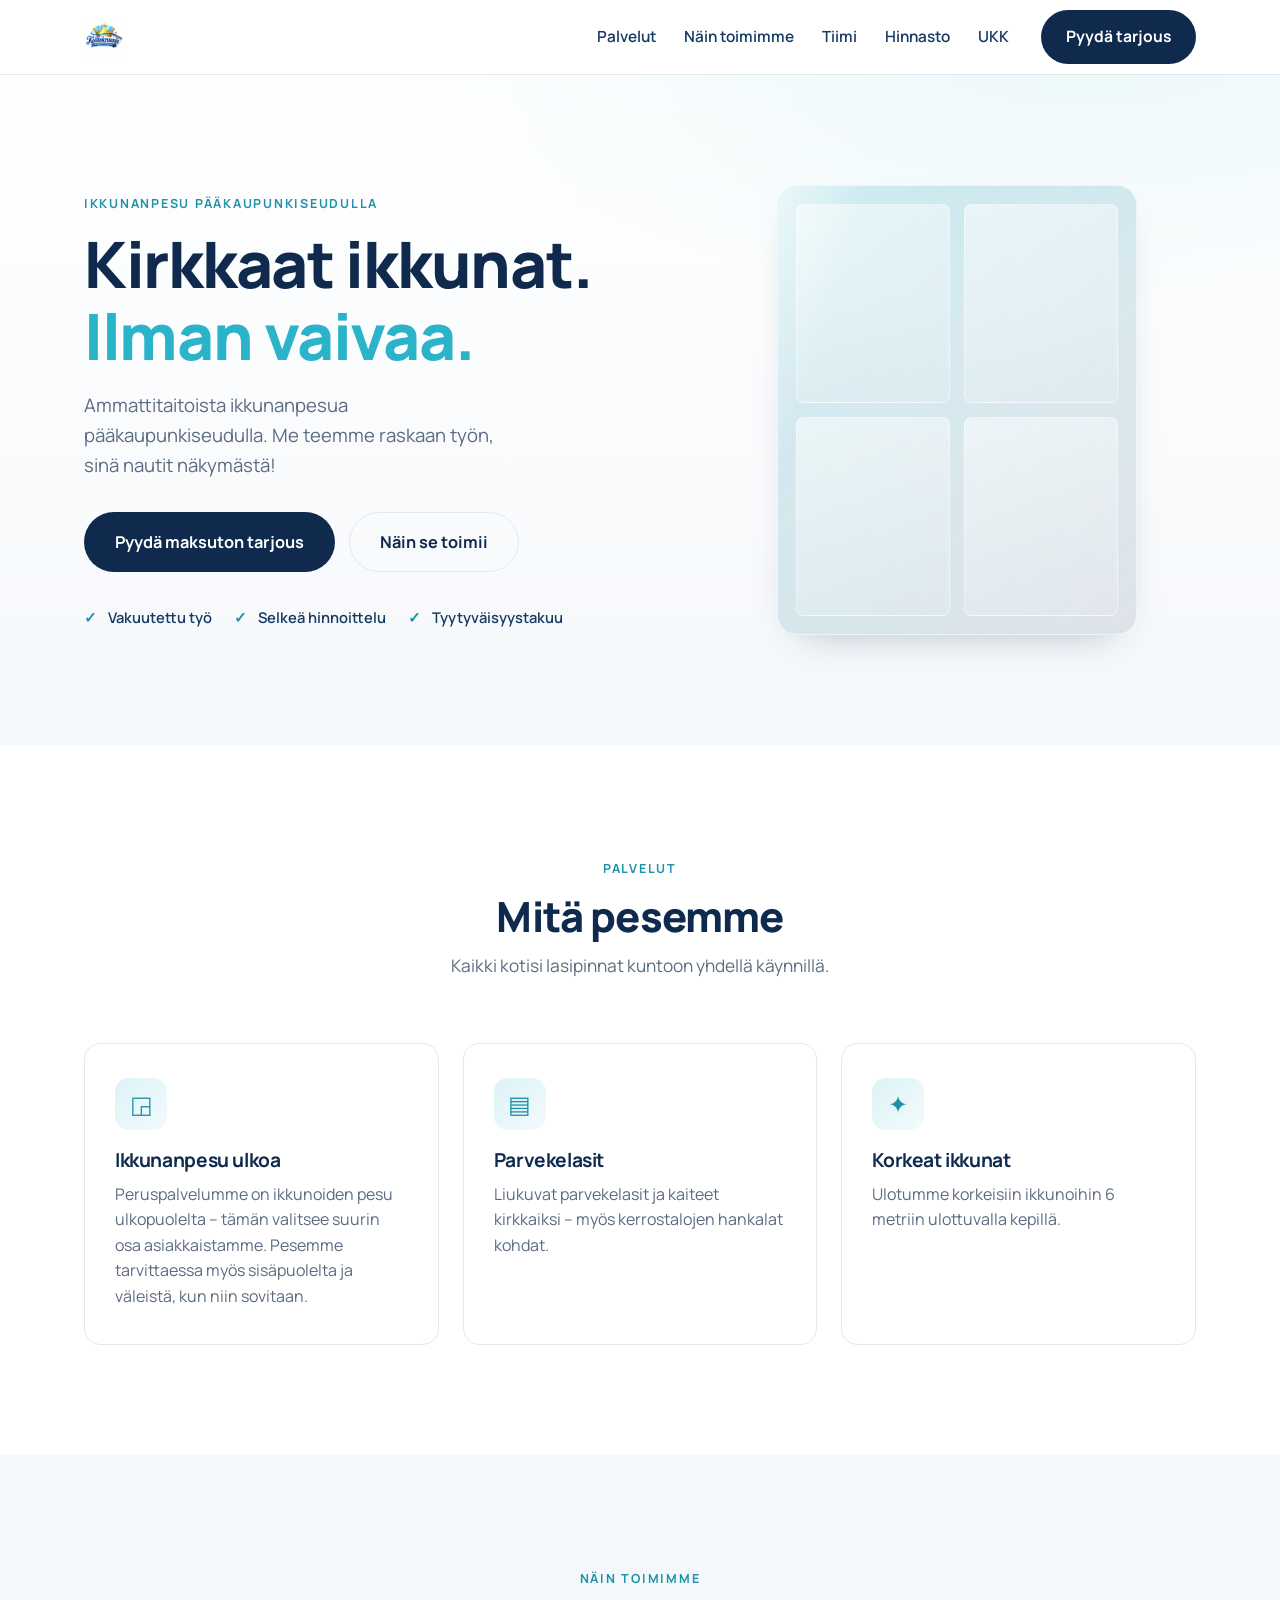
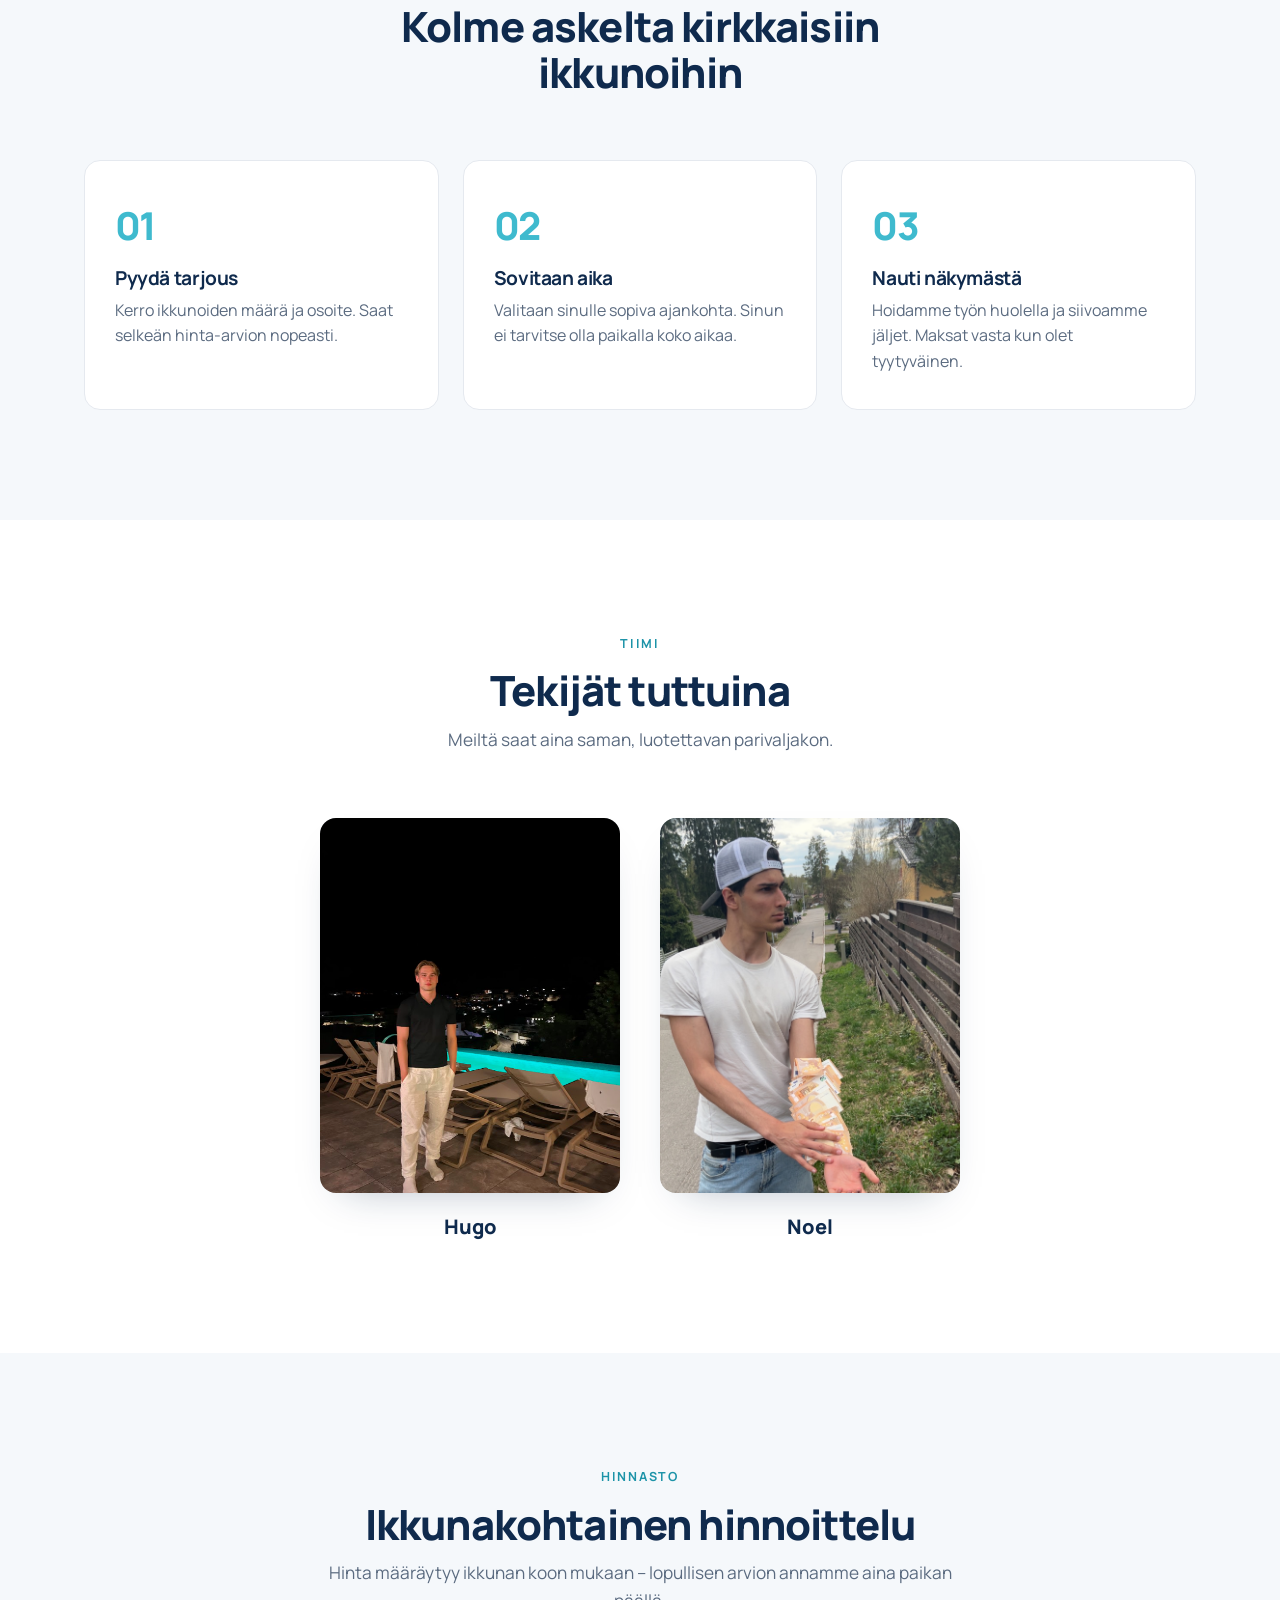
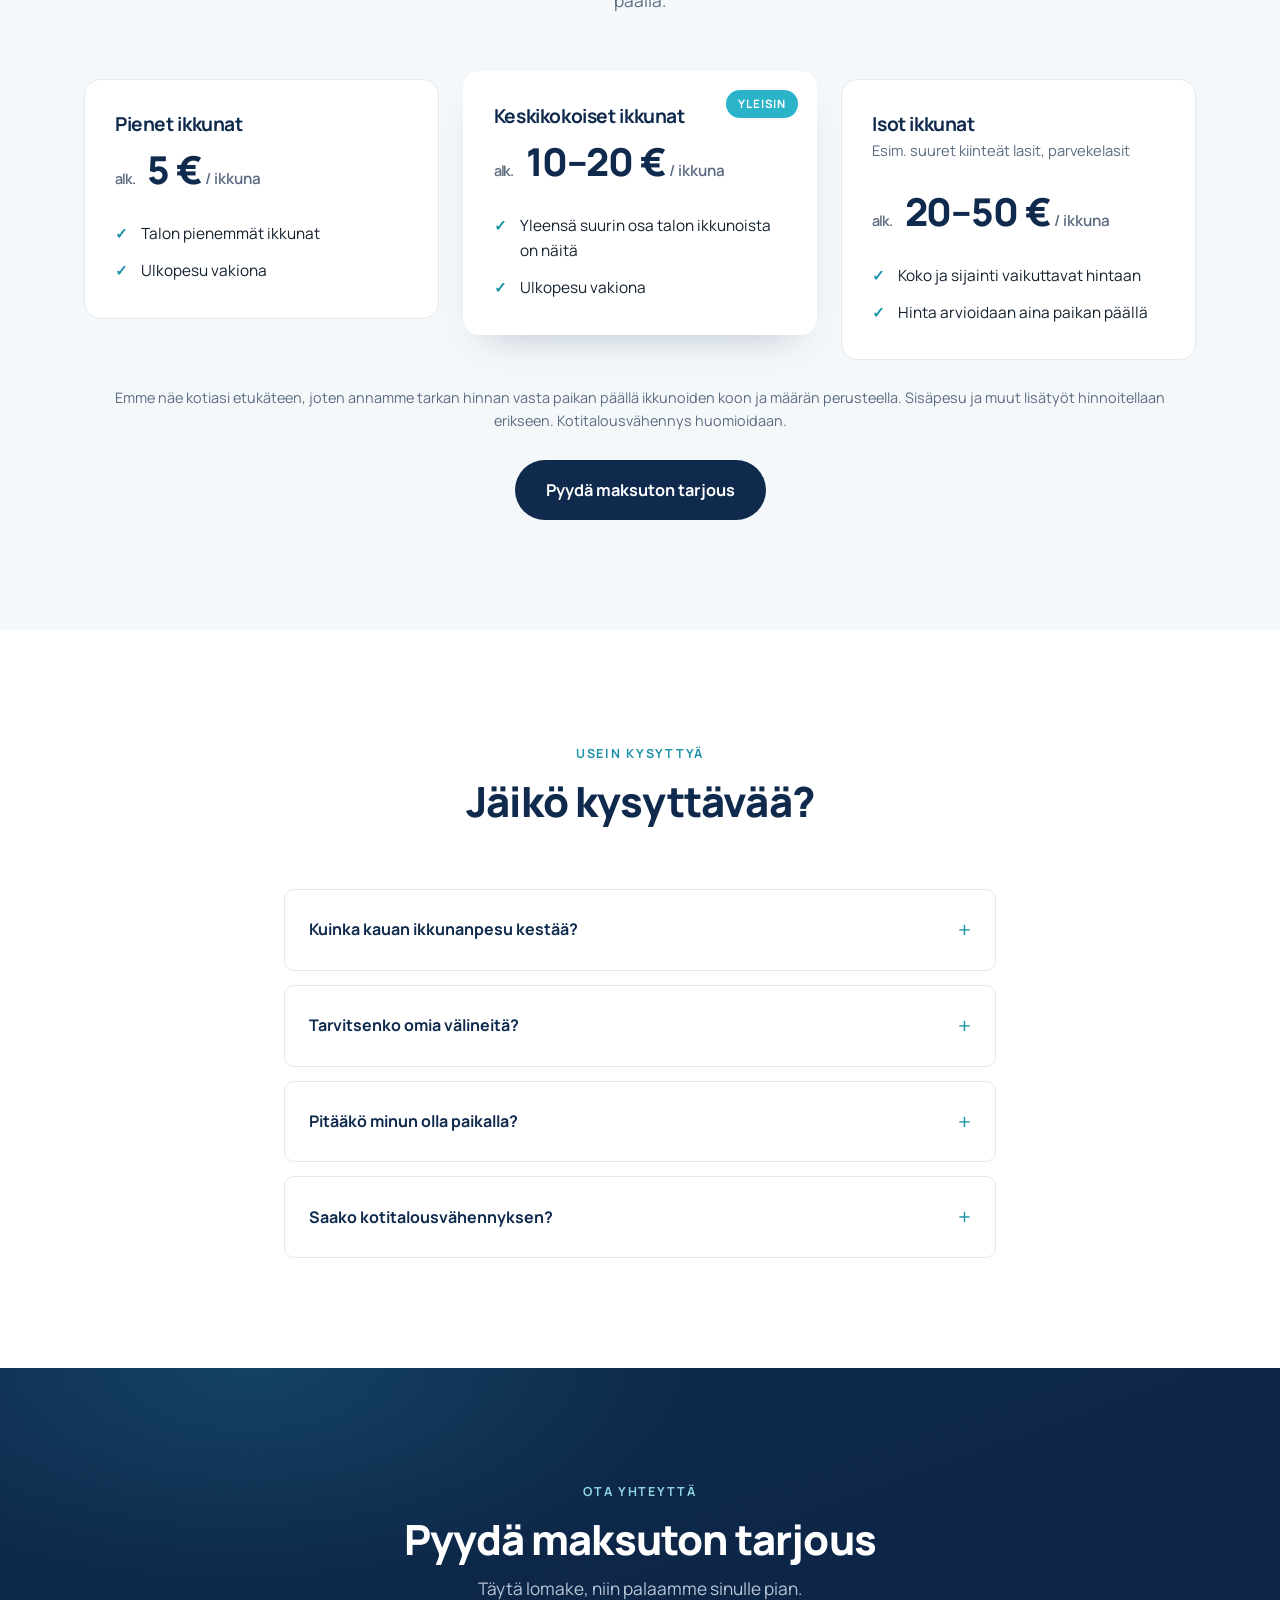
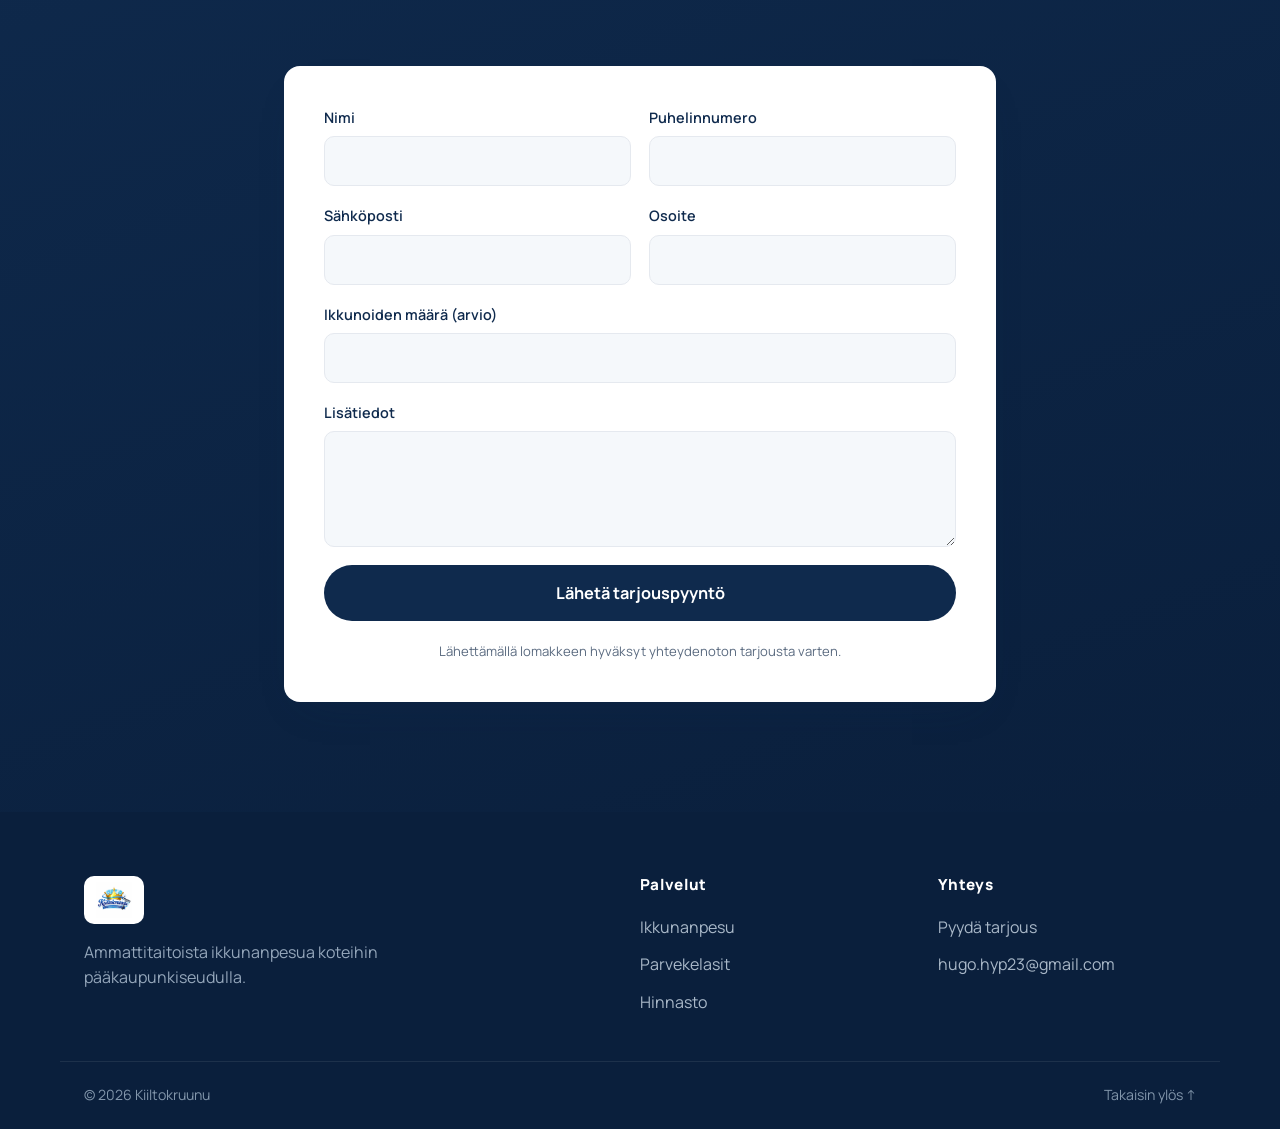
==== commit ae8c82e9: "Vaihda Noelin tiimikuva ja säädä rajaus näyttämään kasvot Co-Authored-By: Claude Haiku 4.5 <noreply@" ====
--- a/index.html
+++ b/index.html
@@ -161,7 +161,7 @@
 
         <figure class="team-member">
           <div class="team-photo">
-            <img src="images/noel.jpg" alt="Noel">
+            <img src="images/noel.jpg" alt="Noel" style="object-position: center 12%;">
           </div>
           <figcaption>
             <span class="team-name">Noel</span>
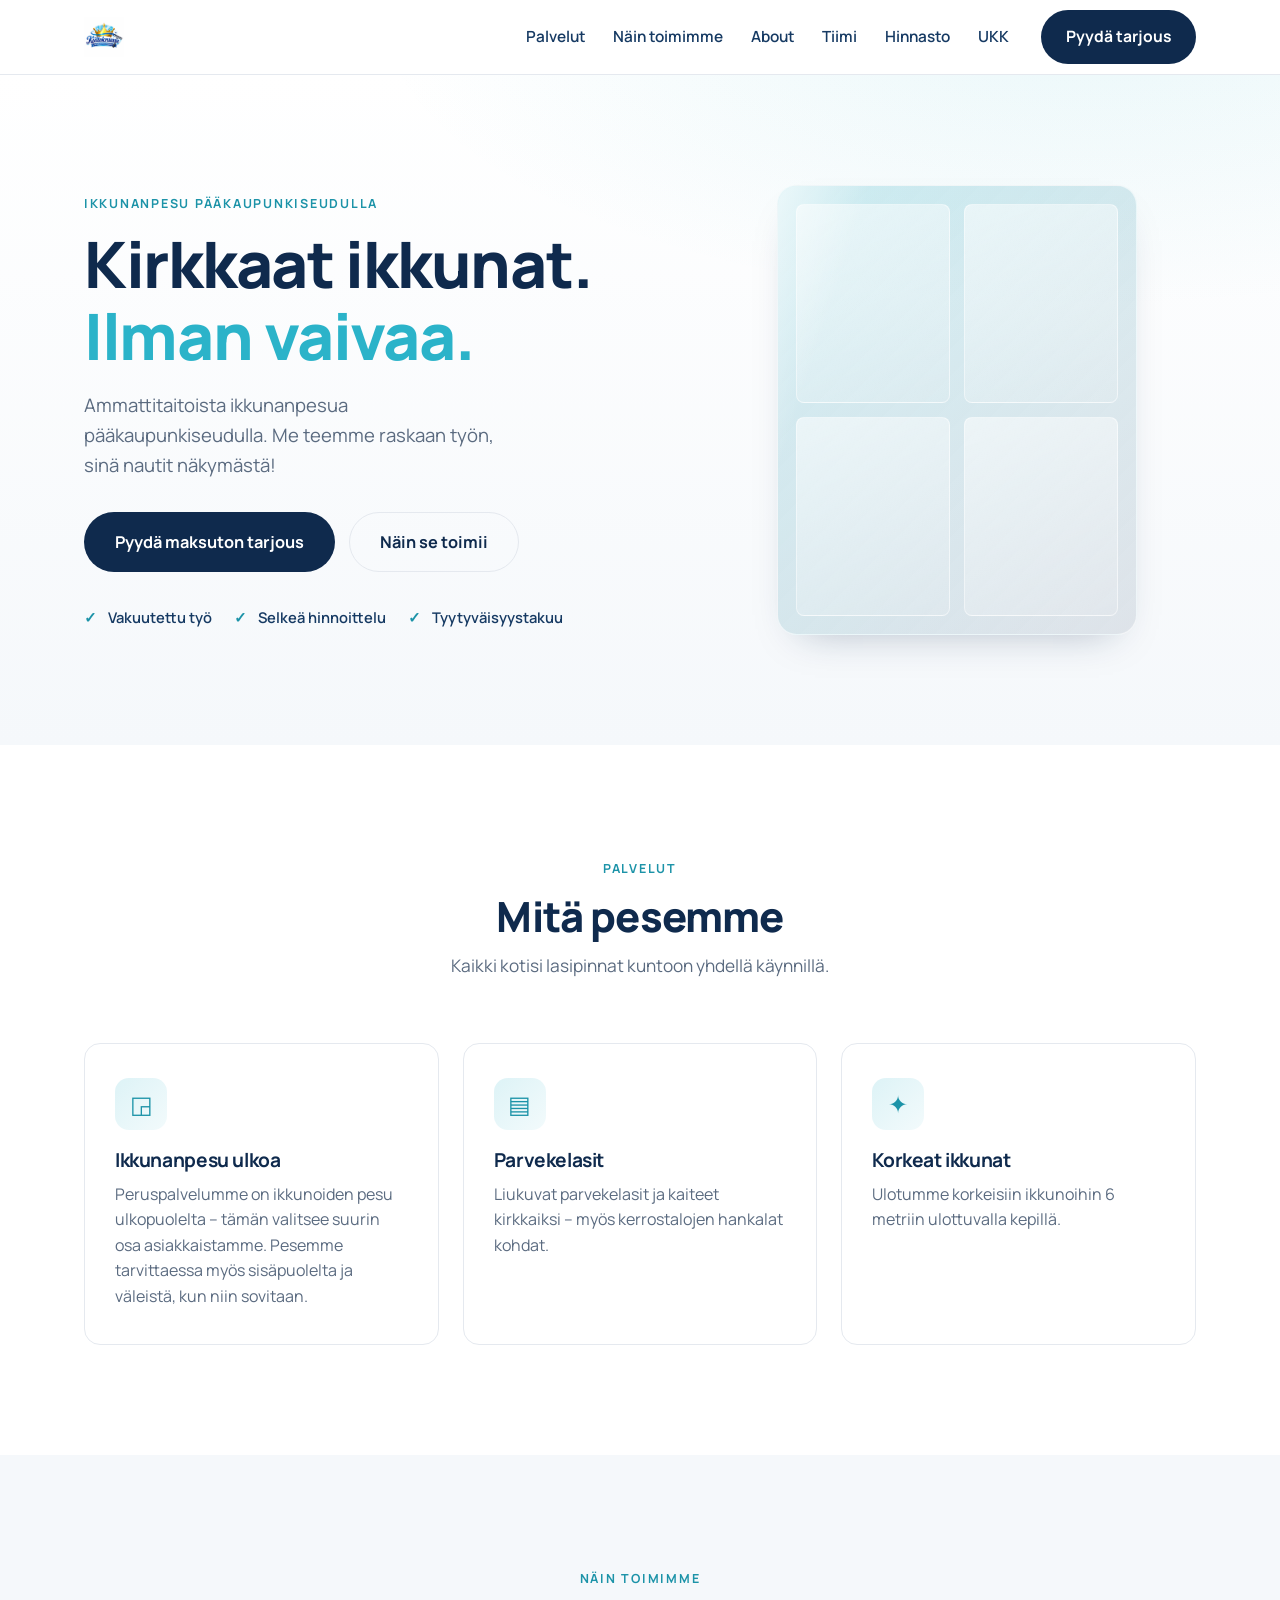
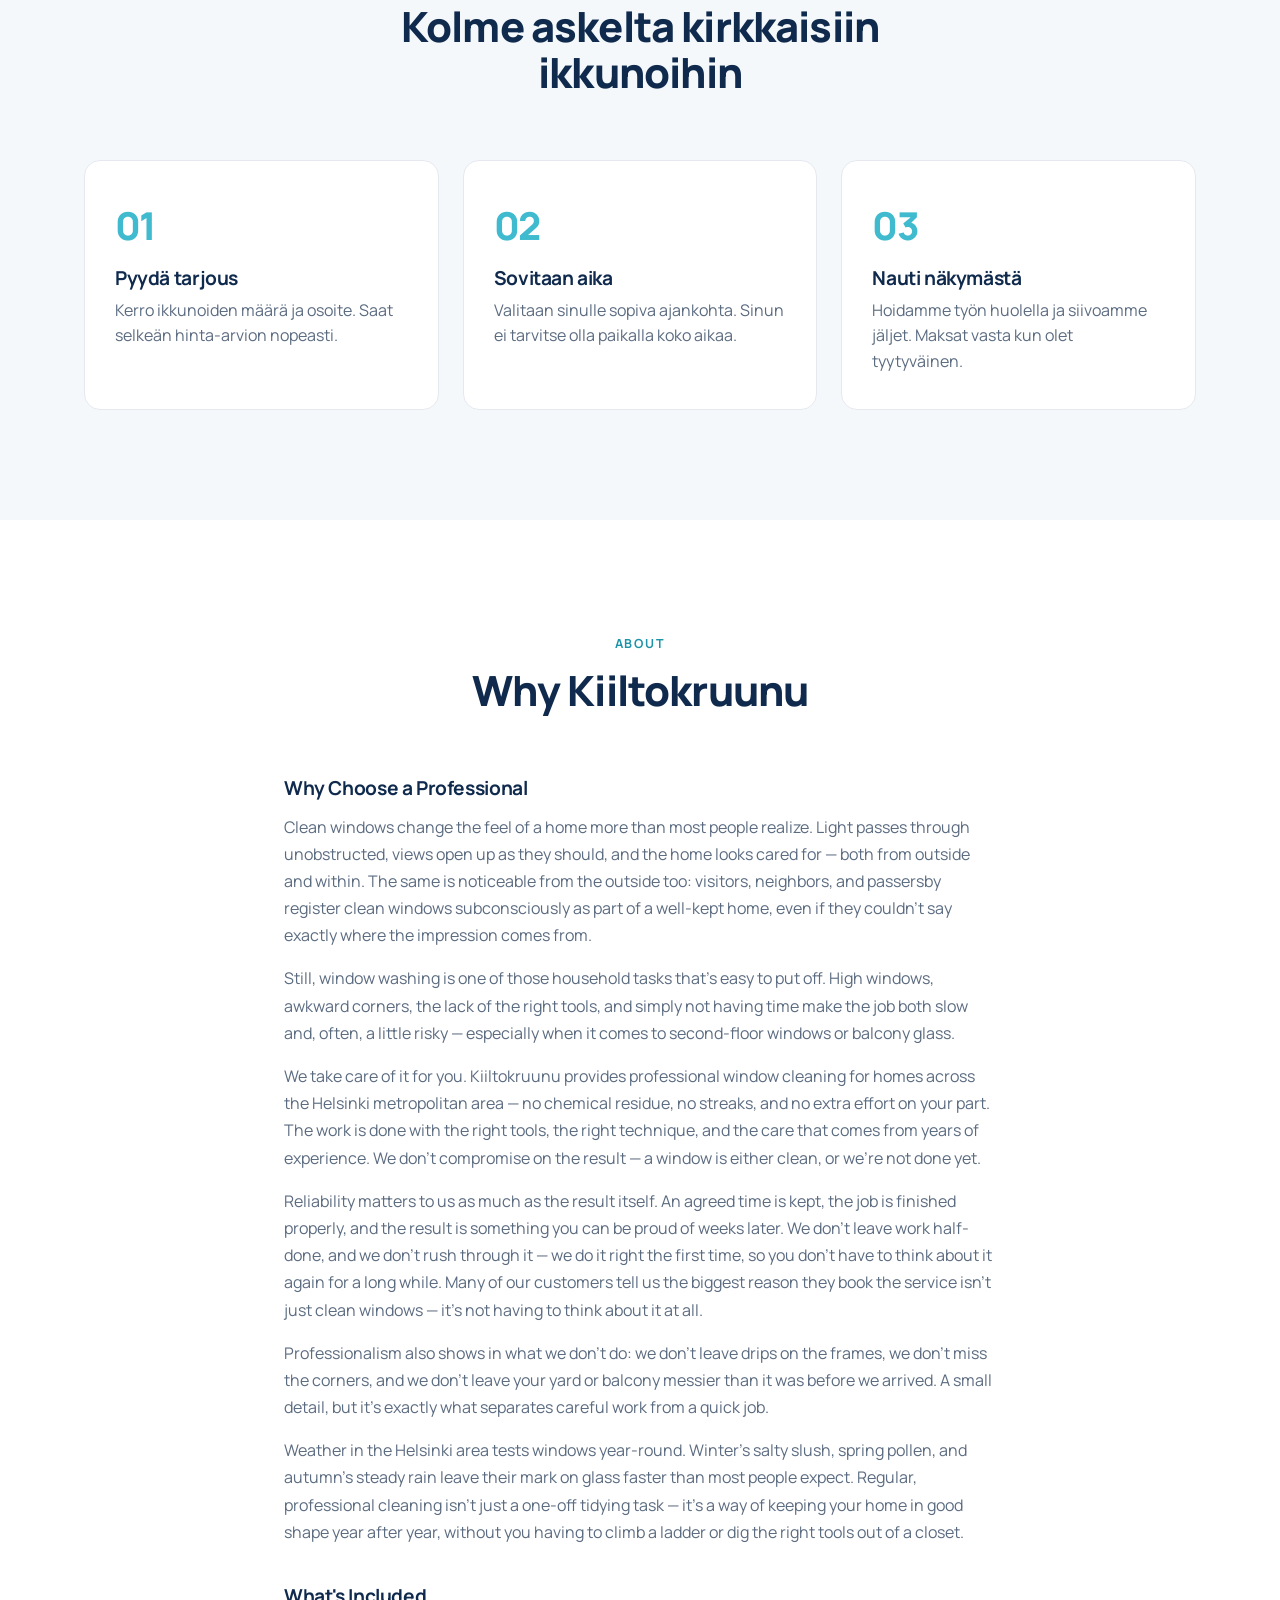
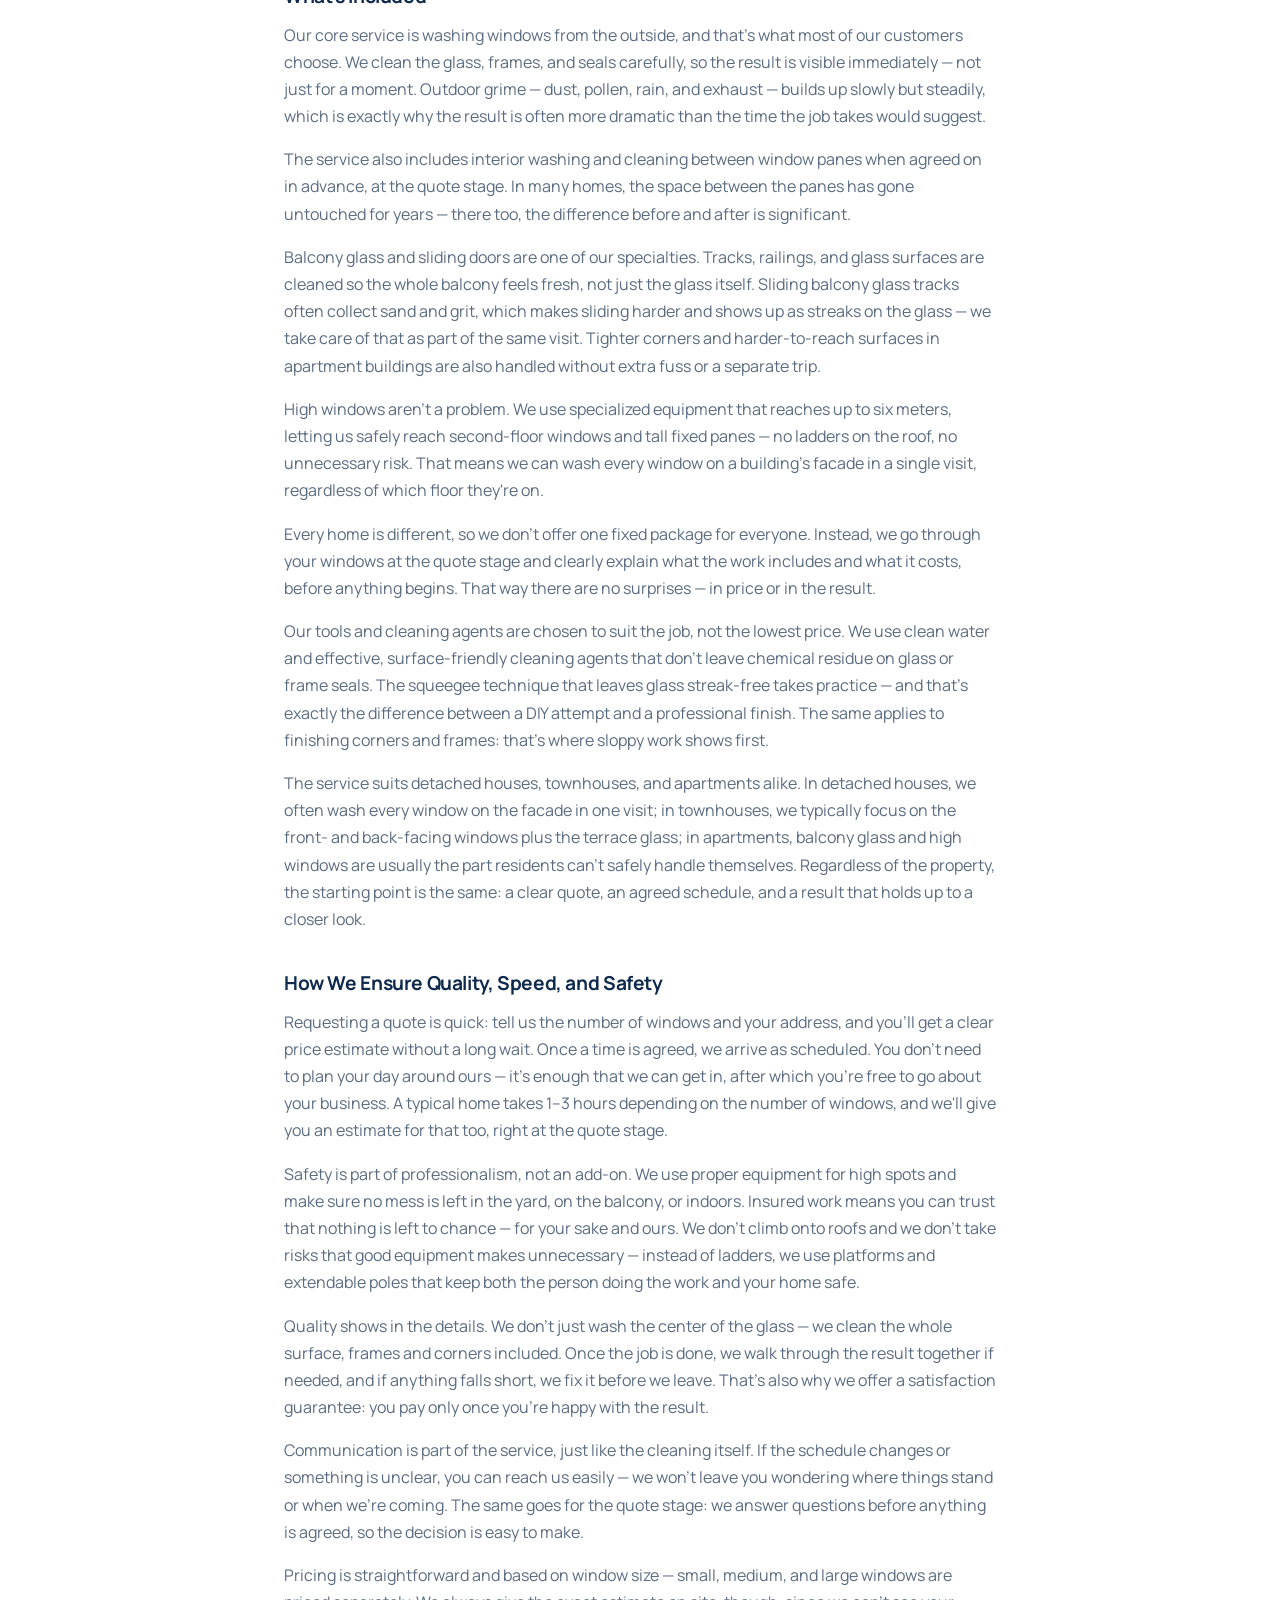
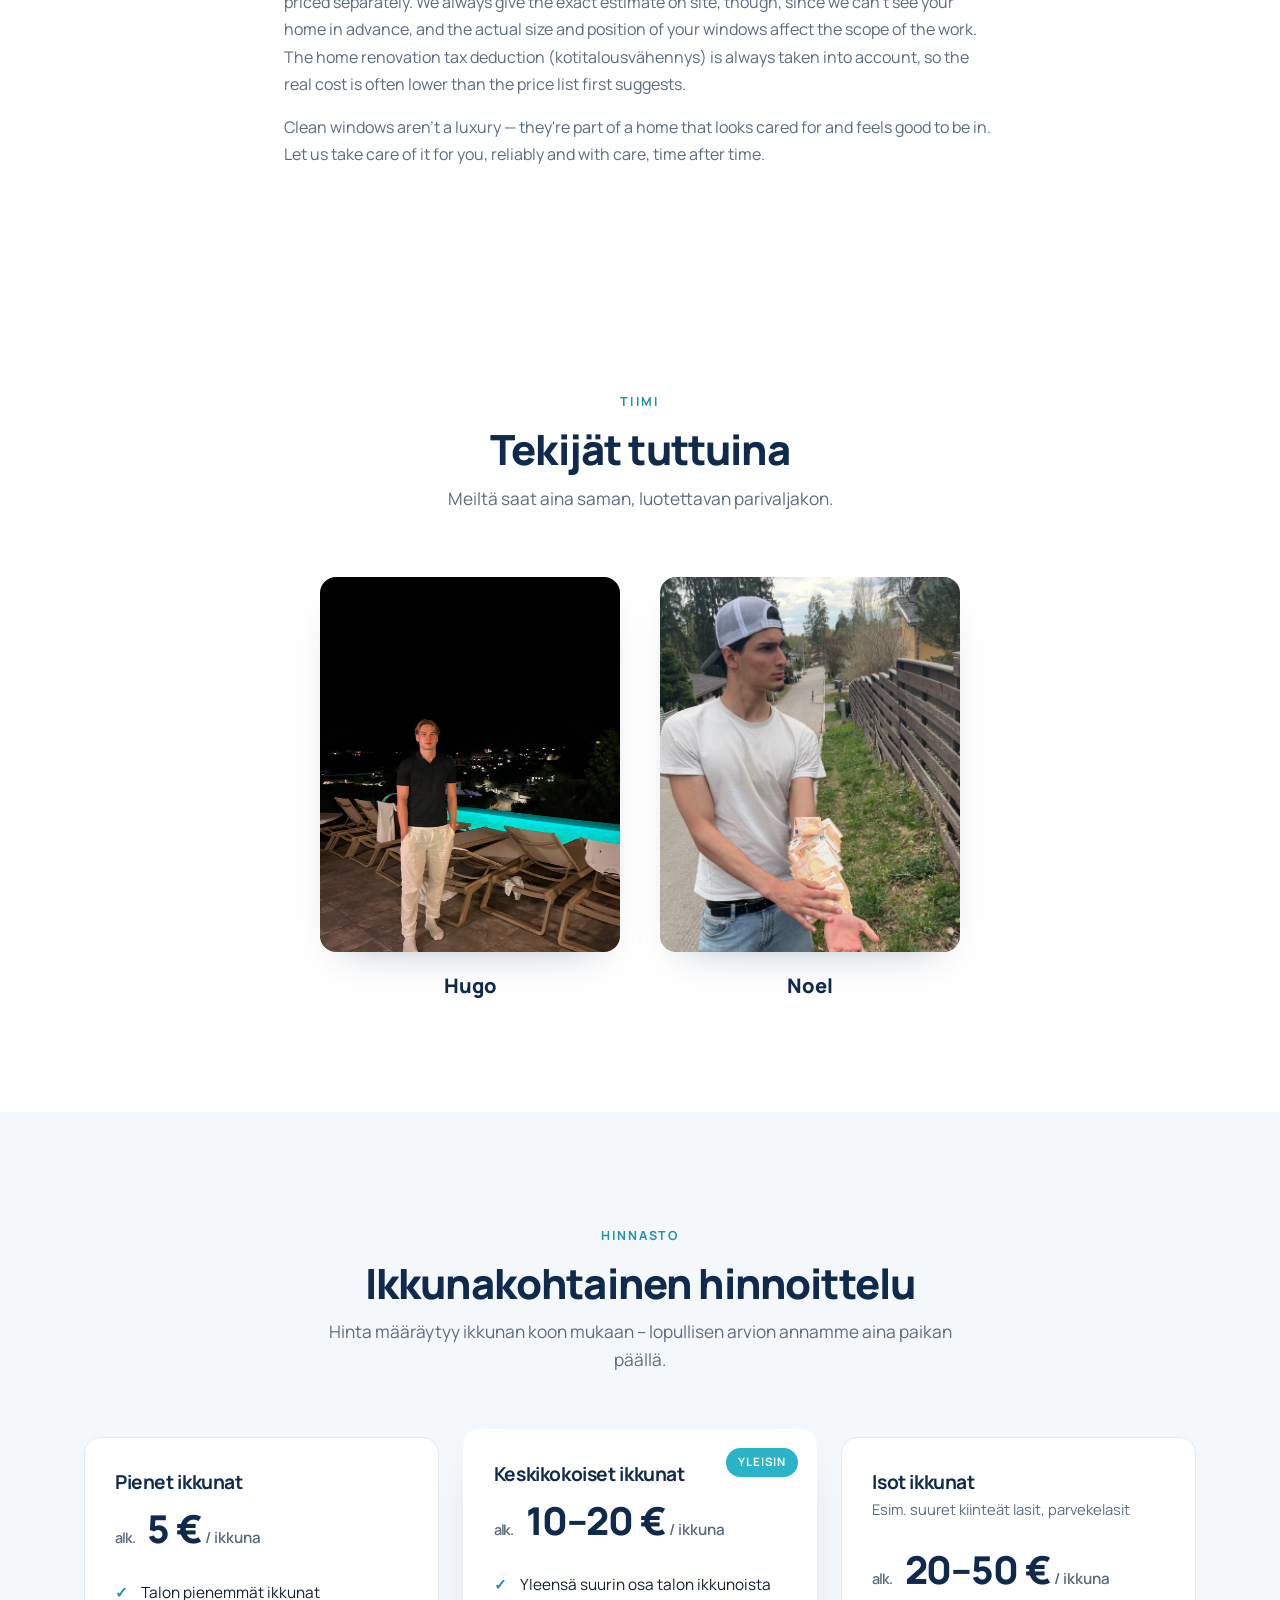
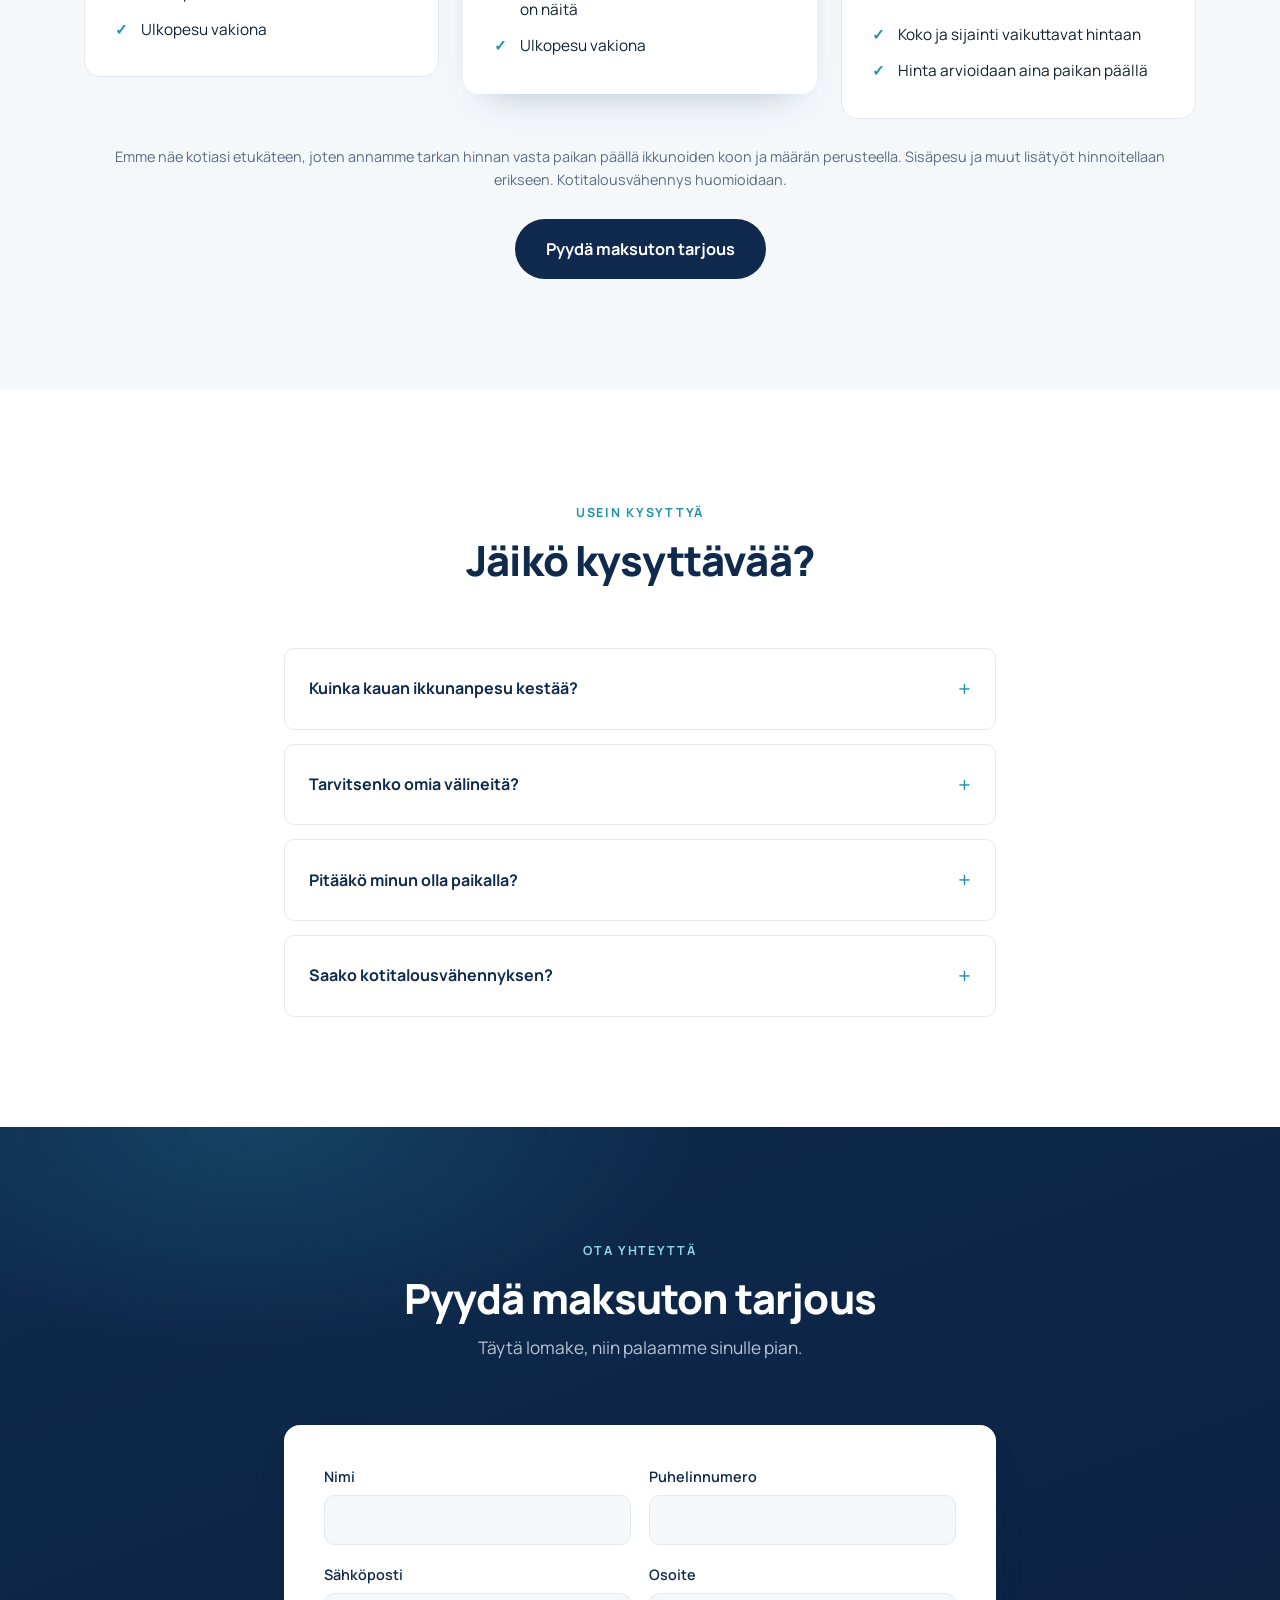
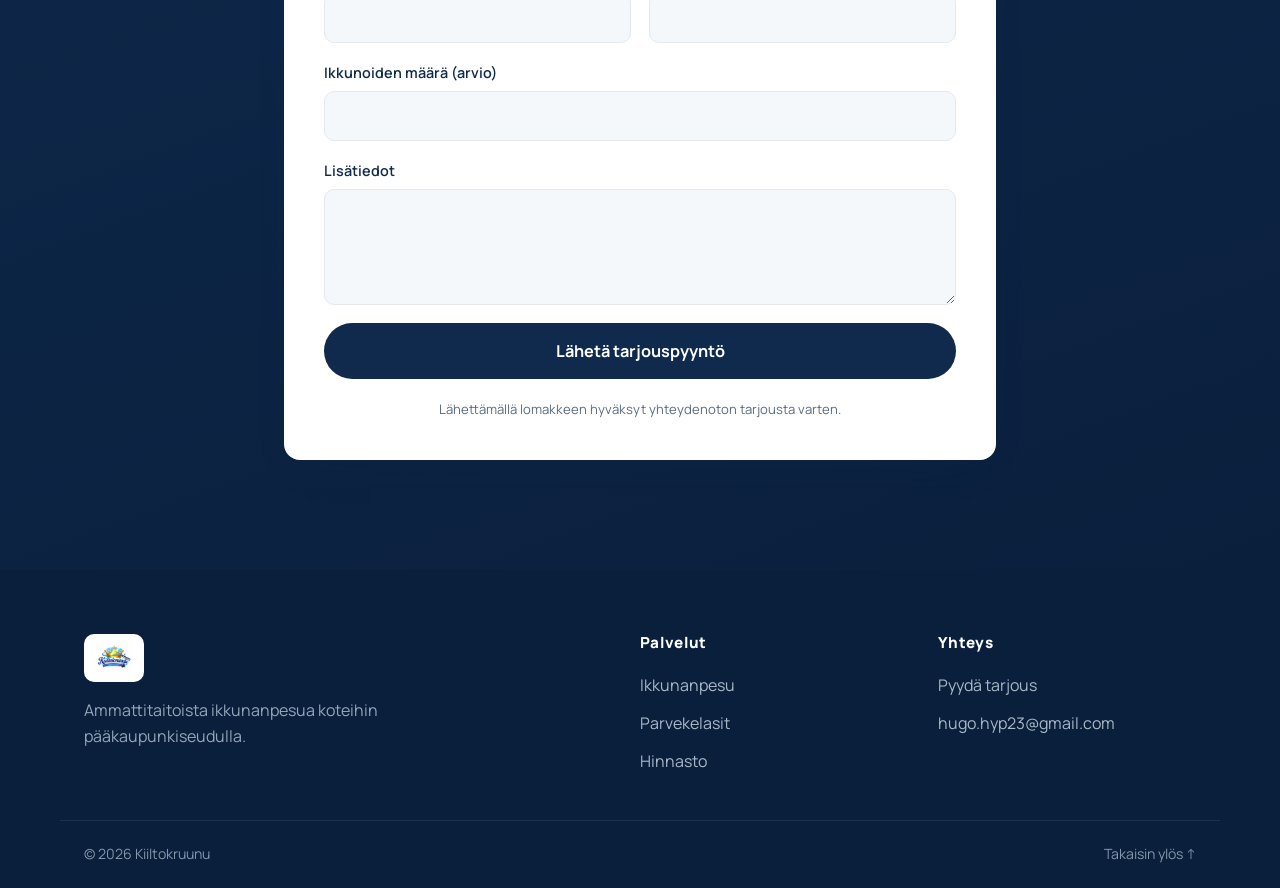
==== commit e29f5da8: "Lisää englanninkielinen About-osio sivulle Co-Authored-By: Claude Sonnet 5 <noreply@anthropic.com> C" ====
--- a/index.html
+++ b/index.html
@@ -26,6 +26,7 @@
       <nav class="main-nav" aria-label="Päävalikko">
         <a href="#palvelut">Palvelut</a>
         <a href="#nain-toimimme">Näin toimimme</a>
+        <a href="#about">About</a>
         <a href="#tiimi">Tiimi</a>
         <a href="#hinnasto">Hinnasto</a>
         <a href="#ukk">UKK</a>
@@ -41,6 +42,7 @@
     <nav class="mobile-nav" aria-label="Mobiilivalikko">
       <a href="#palvelut">Palvelut</a>
       <a href="#nain-toimimme">Näin toimimme</a>
+      <a href="#about">About</a>
       <a href="#tiimi">Tiimi</a>
       <a href="#hinnasto">Hinnasto</a>
       <a href="#ukk">UKK</a>
@@ -137,6 +139,43 @@
           <p>Hoidamme työn huolella ja siivoamme jäljet. Maksat vasta kun olet tyytyväinen.</p>
         </li>
       </ol>
+    </div>
+  </section>
+
+  <!-- ============ ABOUT ============ -->
+  <section class="section" id="about">
+    <div class="container container-narrow">
+      <div class="section-head">
+        <span class="eyebrow">About</span>
+        <h2>Why Kiiltokruunu</h2>
+      </div>
+
+      <div class="about-content">
+        <h3>Why Choose a Professional</h3>
+        <p>Clean windows change the feel of a home more than most people realize. Light passes through unobstructed, views open up as they should, and the home looks cared for — both from outside and within. The same is noticeable from the outside too: visitors, neighbors, and passersby register clean windows subconsciously as part of a well-kept home, even if they couldn't say exactly where the impression comes from.</p>
+        <p>Still, window washing is one of those household tasks that's easy to put off. High windows, awkward corners, the lack of the right tools, and simply not having time make the job both slow and, often, a little risky — especially when it comes to second-floor windows or balcony glass.</p>
+        <p>We take care of it for you. Kiiltokruunu provides professional window cleaning for homes across the Helsinki metropolitan area — no chemical residue, no streaks, and no extra effort on your part. The work is done with the right tools, the right technique, and the care that comes from years of experience. We don't compromise on the result — a window is either clean, or we're not done yet.</p>
+        <p>Reliability matters to us as much as the result itself. An agreed time is kept, the job is finished properly, and the result is something you can be proud of weeks later. We don't leave work half-done, and we don't rush through it — we do it right the first time, so you don't have to think about it again for a long while. Many of our customers tell us the biggest reason they book the service isn't just clean windows — it's not having to think about it at all.</p>
+        <p>Professionalism also shows in what we don't do: we don't leave drips on the frames, we don't miss the corners, and we don't leave your yard or balcony messier than it was before we arrived. A small detail, but it's exactly what separates careful work from a quick job.</p>
+        <p>Weather in the Helsinki area tests windows year-round. Winter's salty slush, spring pollen, and autumn's steady rain leave their mark on glass faster than most people expect. Regular, professional cleaning isn't just a one-off tidying task — it's a way of keeping your home in good shape year after year, without you having to climb a ladder or dig the right tools out of a closet.</p>
+
+        <h3>What's Included</h3>
+        <p>Our core service is washing windows from the outside, and that's what most of our customers choose. We clean the glass, frames, and seals carefully, so the result is visible immediately — not just for a moment. Outdoor grime — dust, pollen, rain, and exhaust — builds up slowly but steadily, which is exactly why the result is often more dramatic than the time the job takes would suggest.</p>
+        <p>The service also includes interior washing and cleaning between window panes when agreed on in advance, at the quote stage. In many homes, the space between the panes has gone untouched for years — there too, the difference before and after is significant.</p>
+        <p>Balcony glass and sliding doors are one of our specialties. Tracks, railings, and glass surfaces are cleaned so the whole balcony feels fresh, not just the glass itself. Sliding balcony glass tracks often collect sand and grit, which makes sliding harder and shows up as streaks on the glass — we take care of that as part of the same visit. Tighter corners and harder-to-reach surfaces in apartment buildings are also handled without extra fuss or a separate trip.</p>
+        <p>High windows aren't a problem. We use specialized equipment that reaches up to six meters, letting us safely reach second-floor windows and tall fixed panes — no ladders on the roof, no unnecessary risk. That means we can wash every window on a building's facade in a single visit, regardless of which floor they're on.</p>
+        <p>Every home is different, so we don't offer one fixed package for everyone. Instead, we go through your windows at the quote stage and clearly explain what the work includes and what it costs, before anything begins. That way there are no surprises — in price or in the result.</p>
+        <p>Our tools and cleaning agents are chosen to suit the job, not the lowest price. We use clean water and effective, surface-friendly cleaning agents that don't leave chemical residue on glass or frame seals. The squeegee technique that leaves glass streak-free takes practice — and that's exactly the difference between a DIY attempt and a professional finish. The same applies to finishing corners and frames: that's where sloppy work shows first.</p>
+        <p>The service suits detached houses, townhouses, and apartments alike. In detached houses, we often wash every window on the facade in one visit; in townhouses, we typically focus on the front- and back-facing windows plus the terrace glass; in apartments, balcony glass and high windows are usually the part residents can't safely handle themselves. Regardless of the property, the starting point is the same: a clear quote, an agreed schedule, and a result that holds up to a closer look.</p>
+
+        <h3>How We Ensure Quality, Speed, and Safety</h3>
+        <p>Requesting a quote is quick: tell us the number of windows and your address, and you'll get a clear price estimate without a long wait. Once a time is agreed, we arrive as scheduled. You don't need to plan your day around ours — it's enough that we can get in, after which you're free to go about your business. A typical home takes 1–3 hours depending on the number of windows, and we'll give you an estimate for that too, right at the quote stage.</p>
+        <p>Safety is part of professionalism, not an add-on. We use proper equipment for high spots and make sure no mess is left in the yard, on the balcony, or indoors. Insured work means you can trust that nothing is left to chance — for your sake and ours. We don't climb onto roofs and we don't take risks that good equipment makes unnecessary — instead of ladders, we use platforms and extendable poles that keep both the person doing the work and your home safe.</p>
+        <p>Quality shows in the details. We don't just wash the center of the glass — we clean the whole surface, frames and corners included. Once the job is done, we walk through the result together if needed, and if anything falls short, we fix it before we leave. That's also why we offer a satisfaction guarantee: you pay only once you're happy with the result.</p>
+        <p>Communication is part of the service, just like the cleaning itself. If the schedule changes or something is unclear, you can reach us easily — we won't leave you wondering where things stand or when we're coming. The same goes for the quote stage: we answer questions before anything is agreed, so the decision is easy to make.</p>
+        <p>Pricing is straightforward and based on window size — small, medium, and large windows are priced separately. We always give the exact estimate on site, though, since we can't see your home in advance, and the actual size and position of your windows affect the scope of the work. The home renovation tax deduction (kotitalousvähennys) is always taken into account, so the real cost is often lower than the price list first suggests.</p>
+        <p>Clean windows aren't a luxury — they're part of a home that looks cared for and feels good to be in. Let us take care of it for you, reliably and with care, time after time.</p>
+      </div>
     </div>
   </section>
 
--- a/css/style.css
+++ b/css/style.css
@@ -235,6 +235,12 @@
 .section-head { max-width: 640px; margin: 0 auto clamp(40px, 5vw, 64px); text-align: center; }
 .section-sub { font-size: 1.08rem; margin-top: 12px; }
 
+/* ---------- About ---------- */
+.about-content h3 { margin-top: 40px; margin-bottom: 14px; color: var(--navy-800); }
+.about-content h3:first-child { margin-top: 0; }
+.about-content p { margin-bottom: 16px; line-height: 1.7; }
+.about-content p:last-child { margin-bottom: 0; }
+
 /* ---------- Cards ---------- */
 .card-grid {
   display: grid;
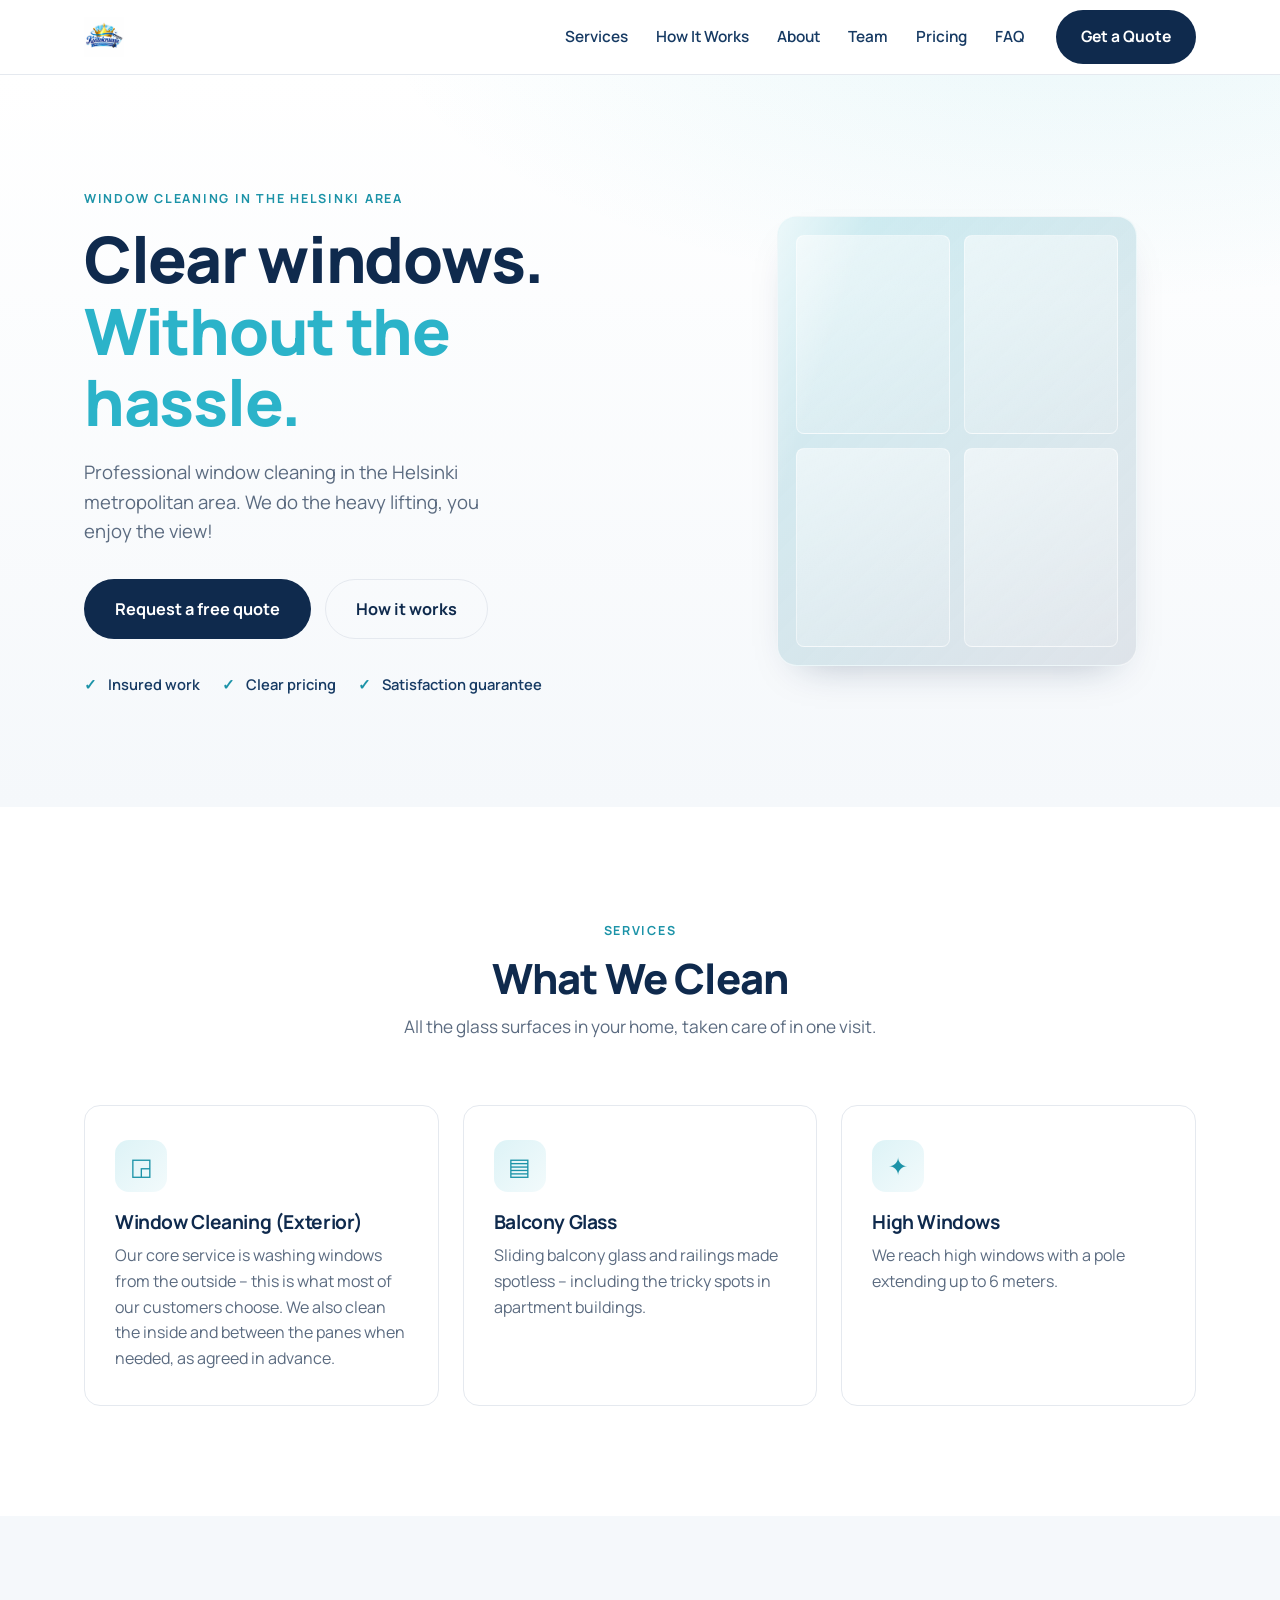
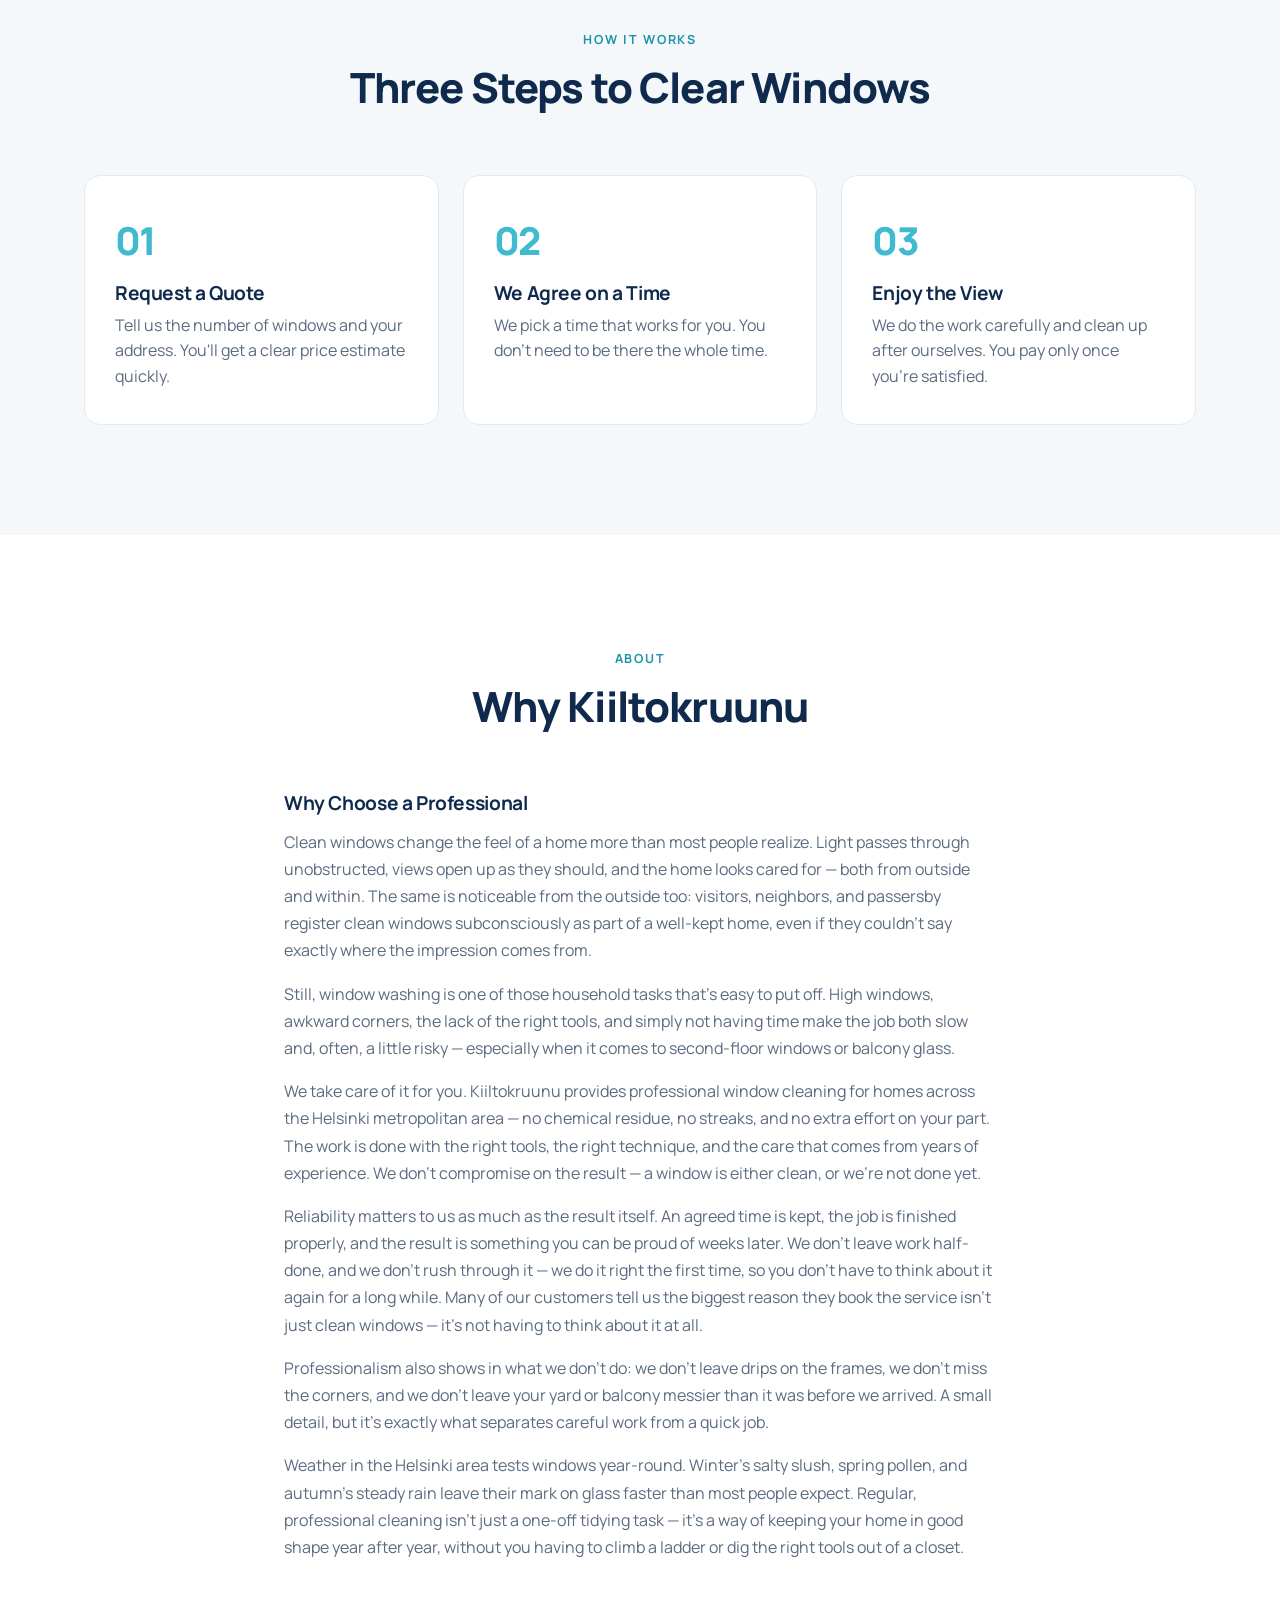
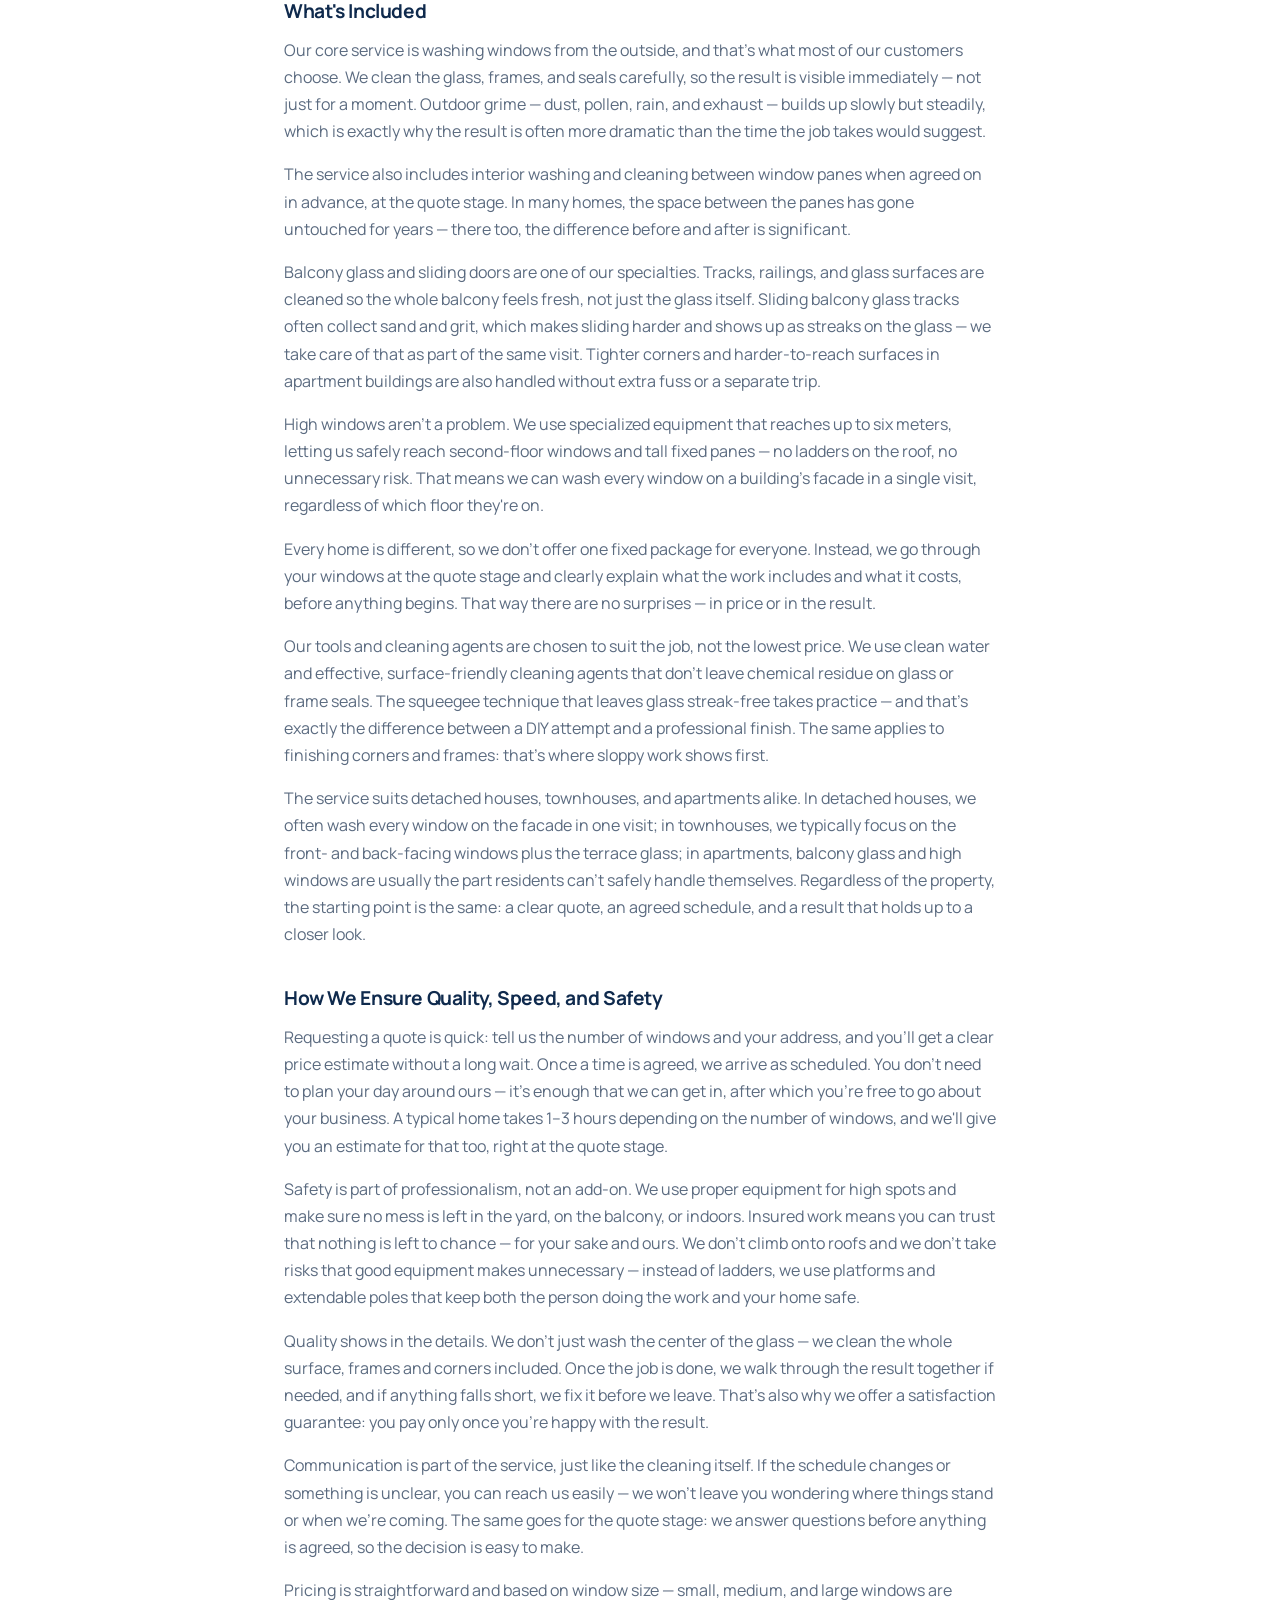
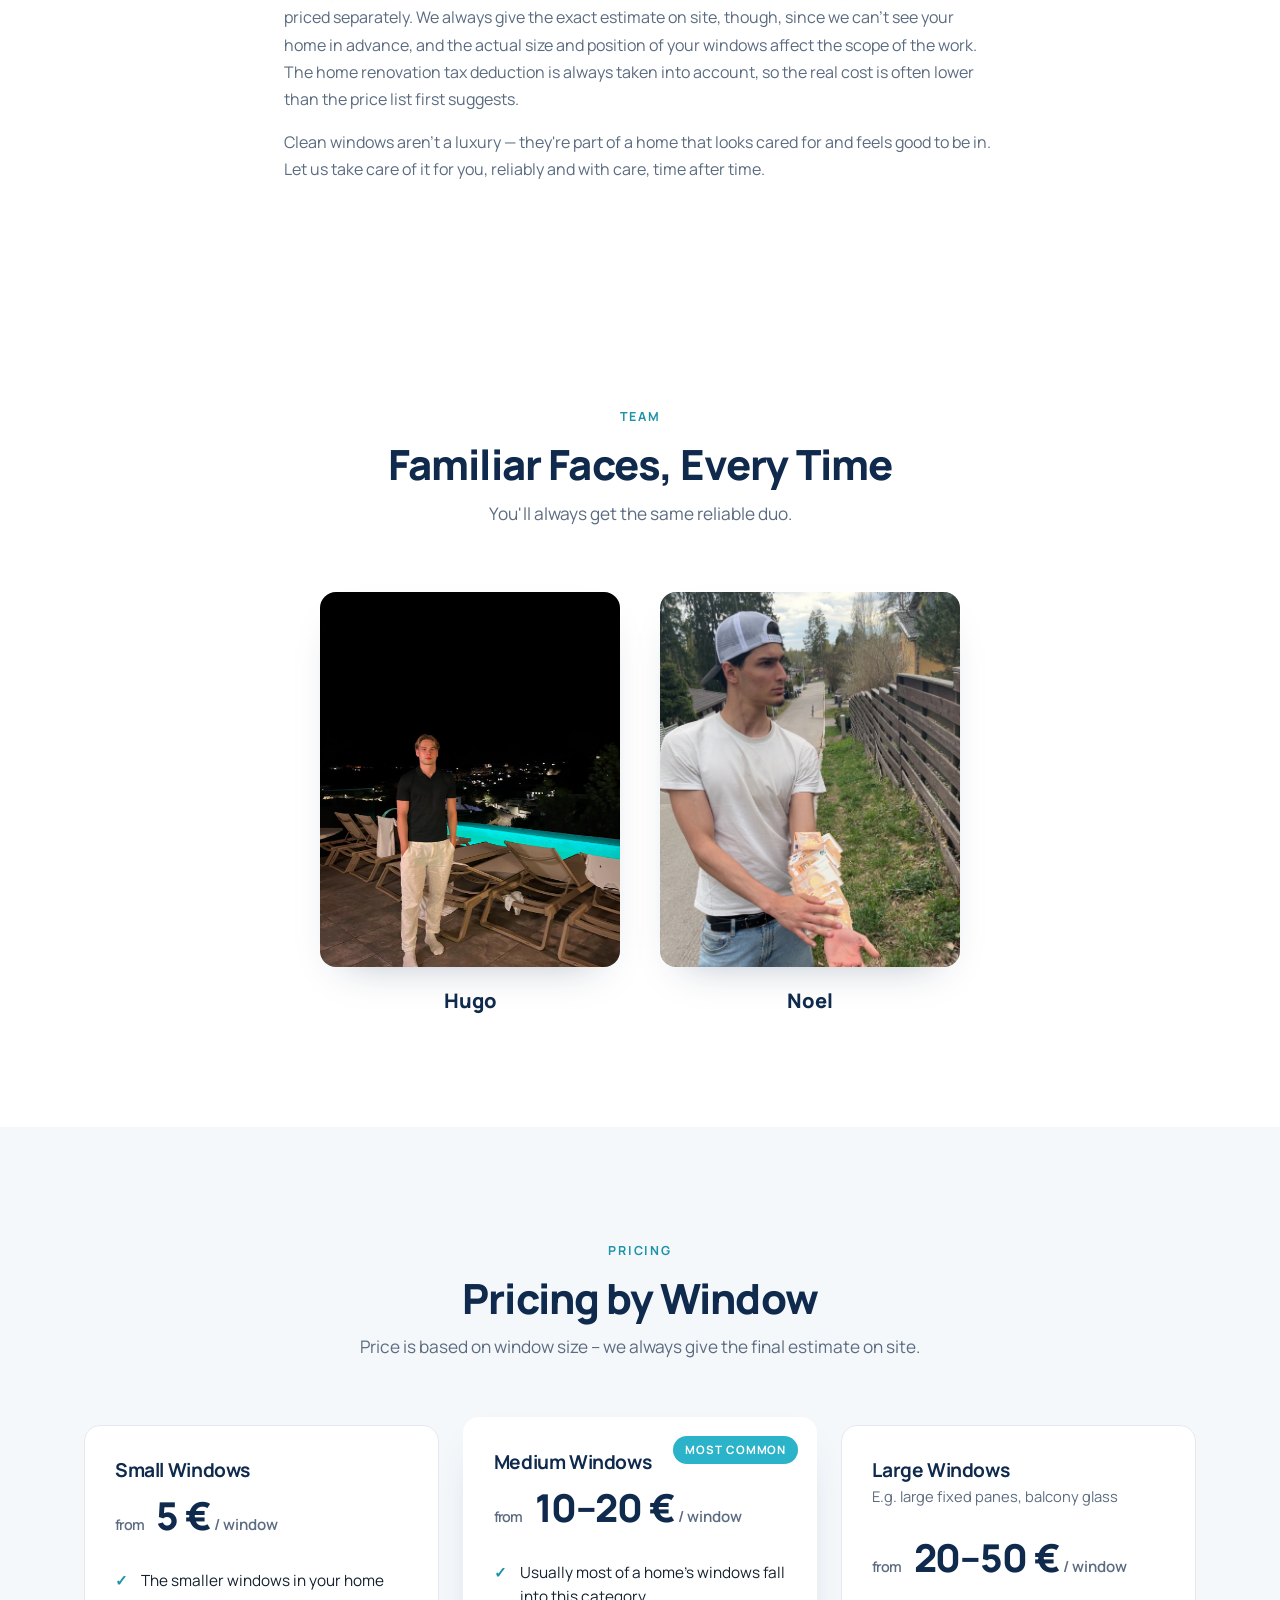
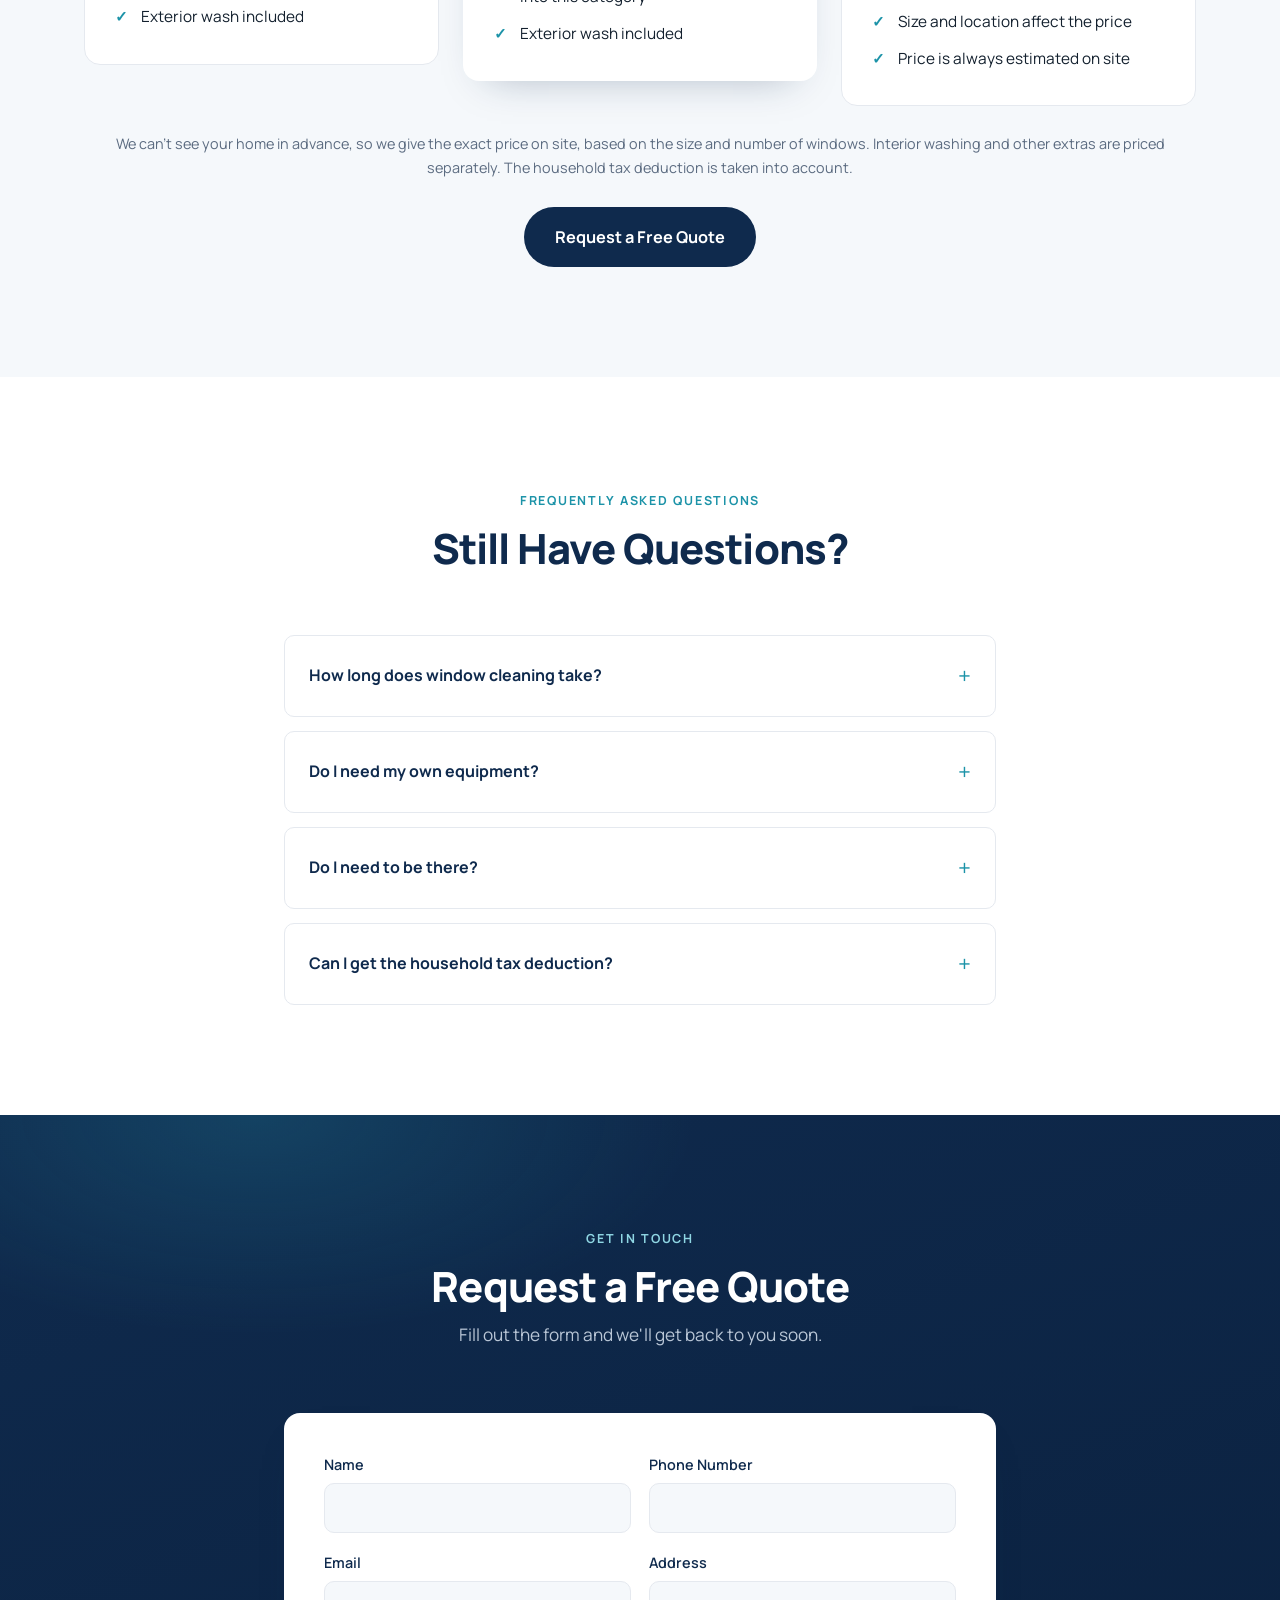
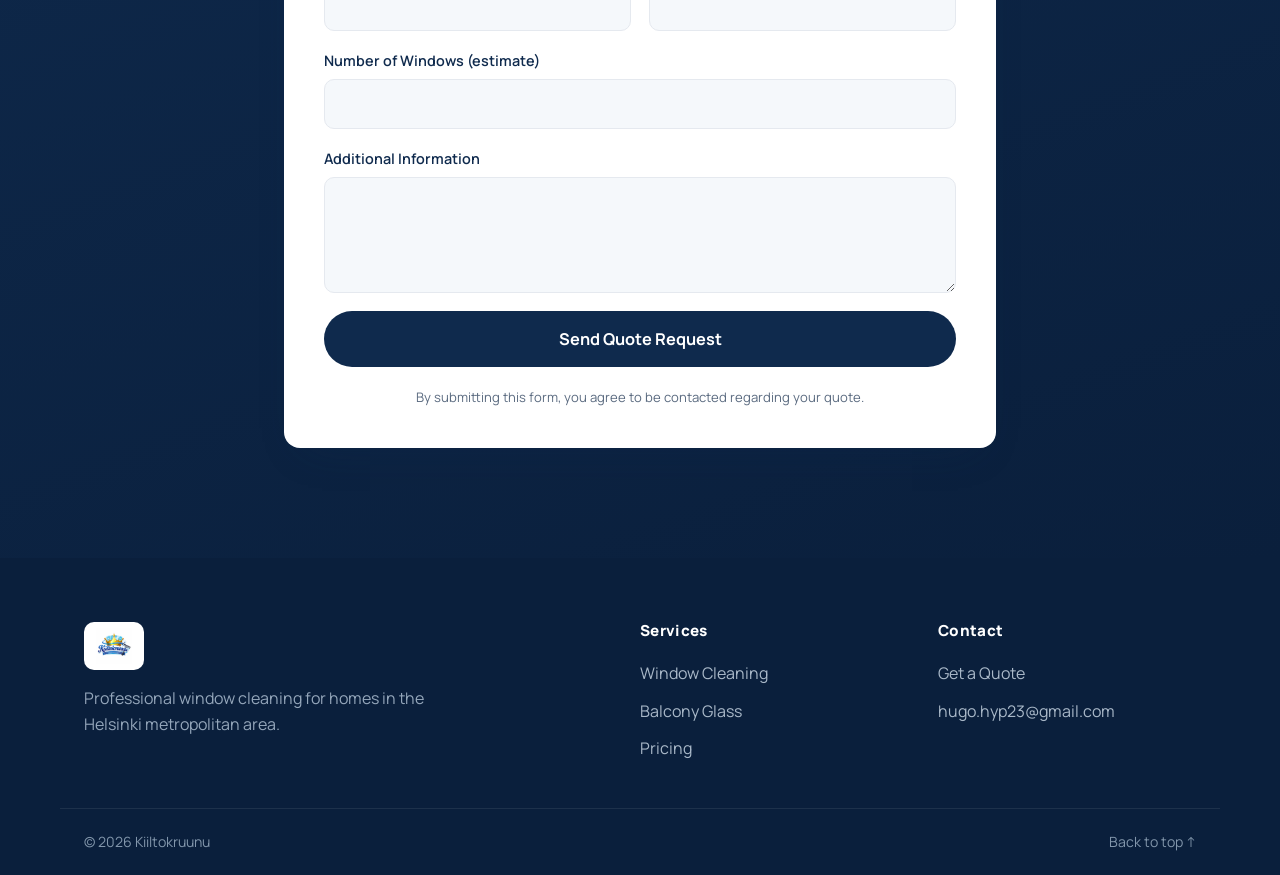
==== commit 9858eff0: "Translate entire website to English Co-Authored-By: Claude Sonnet 5 <noreply@anthropic.com> Claude-S" ====
--- a/index.html
+++ b/index.html
@@ -1,10 +1,10 @@
 <!DOCTYPE html>
-<html lang="fi">
+<html lang="en">
 <head>
   <meta charset="UTF-8">
   <meta name="viewport" content="width=device-width, initial-scale=1.0">
-  <title>Kiiltokruunu – Ammattitaitoista ikkunanpesua</title>
-  <meta name="description" content="Kiiltokruunu tarjoaa ammattitaitoista ikkunanpesua koteihin. Kirkkaat ikkunat ilman vaivaa – pyydä maksuton tarjous.">
+  <title>Kiiltokruunu – Professional Window Cleaning</title>
+  <meta name="description" content="Kiiltokruunu provides professional window cleaning for homes. Clear windows without the hassle – request a free quote.">
   <link rel="preconnect" href="https://fonts.googleapis.com">
   <link rel="preconnect" href="https://fonts.gstatic.com" crossorigin>
   <link href="https://fonts.googleapis.com/css2?family=Manrope:wght@400;500;600;700;800&display=swap" rel="stylesheet">
@@ -19,34 +19,34 @@
   <!-- ============ HEADER ============ -->
   <header class="site-header" id="top">
     <div class="container header-inner">
-      <a href="#top" class="brand" aria-label="Kiiltokruunu etusivu">
+      <a href="#top" class="brand" aria-label="Kiiltokruunu home">
         <img src="images/logo.png" alt="Kiiltokruunu" class="brand-logo">
       </a>
 
-      <nav class="main-nav" aria-label="Päävalikko">
-        <a href="#palvelut">Palvelut</a>
-        <a href="#nain-toimimme">Näin toimimme</a>
+      <nav class="main-nav" aria-label="Main menu">
+        <a href="#services">Services</a>
+        <a href="#how-it-works">How It Works</a>
         <a href="#about">About</a>
-        <a href="#tiimi">Tiimi</a>
-        <a href="#hinnasto">Hinnasto</a>
-        <a href="#ukk">UKK</a>
+        <a href="#team">Team</a>
+        <a href="#pricing">Pricing</a>
+        <a href="#faq">FAQ</a>
       </nav>
 
-      <a href="#yhteys" class="btn btn-primary header-cta">Pyydä tarjous</a>
-
-      <button class="nav-toggle" aria-label="Avaa valikko" aria-expanded="false">
+      <a href="#contact" class="btn btn-primary header-cta">Get a Quote</a>
+
+      <button class="nav-toggle" aria-label="Open menu" aria-expanded="false">
         <span></span><span></span><span></span>
       </button>
     </div>
 
-    <nav class="mobile-nav" aria-label="Mobiilivalikko">
-      <a href="#palvelut">Palvelut</a>
-      <a href="#nain-toimimme">Näin toimimme</a>
+    <nav class="mobile-nav" aria-label="Mobile menu">
+      <a href="#services">Services</a>
+      <a href="#how-it-works">How It Works</a>
       <a href="#about">About</a>
-      <a href="#tiimi">Tiimi</a>
-      <a href="#hinnasto">Hinnasto</a>
-      <a href="#ukk">UKK</a>
-      <a href="#yhteys" class="btn btn-primary">Pyydä tarjous</a>
+      <a href="#team">Team</a>
+      <a href="#pricing">Pricing</a>
+      <a href="#faq">FAQ</a>
+      <a href="#contact" class="btn btn-primary">Get a Quote</a>
     </nav>
   </header>
 
@@ -54,20 +54,20 @@
   <section class="hero">
     <div class="container hero-inner">
       <div class="hero-copy">
-        <span class="eyebrow">Ikkunanpesu pääkaupunkiseudulla</span>
-        <h1>Kirkkaat ikkunat.<br><span class="accent-text">Ilman vaivaa.</span></h1>
+        <span class="eyebrow">Window cleaning in the Helsinki area</span>
+        <h1>Clear windows.<br><span class="accent-text">Without the hassle.</span></h1>
         <p class="lead">
-          Ammattitaitoista ikkunanpesua pääkaupunkiseudulla. Me teemme raskaan
-          työn, sinä nautit näkymästä!
+          Professional window cleaning in the Helsinki metropolitan area. We do the
+          heavy lifting, you enjoy the view!
         </p>
         <div class="hero-actions">
-          <a href="#yhteys" class="btn btn-primary btn-lg">Pyydä maksuton tarjous</a>
-          <a href="#nain-toimimme" class="btn btn-ghost btn-lg">Näin se toimii</a>
+          <a href="#contact" class="btn btn-primary btn-lg">Request a free quote</a>
+          <a href="#how-it-works" class="btn btn-ghost btn-lg">How it works</a>
         </div>
         <ul class="hero-badges">
-          <li>Vakuutettu työ</li>
-          <li>Selkeä hinnoittelu</li>
-          <li>Tyytyväisyystakuu</li>
+          <li>Insured work</li>
+          <li>Clear pricing</li>
+          <li>Satisfaction guarantee</li>
         </ul>
       </div>
 
@@ -85,58 +85,58 @@
     </div>
   </section>
 
-  <!-- ============ PALVELUT ============ -->
-  <section class="section" id="palvelut">
+  <!-- ============ SERVICES ============ -->
+  <section class="section" id="services">
     <div class="container">
       <div class="section-head">
-        <span class="eyebrow">Palvelut</span>
-        <h2>Mitä pesemme</h2>
-        <p class="section-sub">Kaikki kotisi lasipinnat kuntoon yhdellä käynnillä.</p>
+        <span class="eyebrow">Services</span>
+        <h2>What We Clean</h2>
+        <p class="section-sub">All the glass surfaces in your home, taken care of in one visit.</p>
       </div>
 
       <div class="card-grid">
         <article class="card">
           <div class="card-icon">◲</div>
-          <h3>Ikkunanpesu ulkoa</h3>
-          <p>Peruspalvelumme on ikkunoiden pesu ulkopuolelta – tämän valitsee suurin osa asiakkaistamme. Pesemme tarvittaessa myös sisäpuolelta ja väleistä, kun niin sovitaan.</p>
+          <h3>Window Cleaning (Exterior)</h3>
+          <p>Our core service is washing windows from the outside – this is what most of our customers choose. We also clean the inside and between the panes when needed, as agreed in advance.</p>
         </article>
         <article class="card">
           <div class="card-icon">▤</div>
-          <h3>Parvekelasit</h3>
-          <p>Liukuvat parvekelasit ja kaiteet kirkkaiksi – myös kerrostalojen hankalat kohdat.</p>
+          <h3>Balcony Glass</h3>
+          <p>Sliding balcony glass and railings made spotless – including the tricky spots in apartment buildings.</p>
         </article>
         <article class="card">
           <div class="card-icon">✦</div>
-          <h3>Korkeat ikkunat</h3>
-          <p>Ulotumme korkeisiin ikkunoihin 6 metriin ulottuvalla kepillä.</p>
-        </article>
-      </div>
-    </div>
-  </section>
-
-  <!-- ============ NÄIN TOIMIMME ============ -->
-  <section class="section section-alt" id="nain-toimimme">
+          <h3>High Windows</h3>
+          <p>We reach high windows with a pole extending up to 6 meters.</p>
+        </article>
+      </div>
+    </div>
+  </section>
+
+  <!-- ============ HOW IT WORKS ============ -->
+  <section class="section section-alt" id="how-it-works">
     <div class="container">
       <div class="section-head">
-        <span class="eyebrow">Näin toimimme</span>
-        <h2>Kolme askelta kirkkaisiin ikkunoihin</h2>
+        <span class="eyebrow">How It Works</span>
+        <h2>Three Steps to Clear Windows</h2>
       </div>
 
       <ol class="steps">
         <li class="step">
           <span class="step-num">01</span>
-          <h3>Pyydä tarjous</h3>
-          <p>Kerro ikkunoiden määrä ja osoite. Saat selkeän hinta-arvion nopeasti.</p>
+          <h3>Request a Quote</h3>
+          <p>Tell us the number of windows and your address. You'll get a clear price estimate quickly.</p>
         </li>
         <li class="step">
           <span class="step-num">02</span>
-          <h3>Sovitaan aika</h3>
-          <p>Valitaan sinulle sopiva ajankohta. Sinun ei tarvitse olla paikalla koko aikaa.</p>
+          <h3>We Agree on a Time</h3>
+          <p>We pick a time that works for you. You don't need to be there the whole time.</p>
         </li>
         <li class="step">
           <span class="step-num">03</span>
-          <h3>Nauti näkymästä</h3>
-          <p>Hoidamme työn huolella ja siivoamme jäljet. Maksat vasta kun olet tyytyväinen.</p>
+          <h3>Enjoy the View</h3>
+          <p>We do the work carefully and clean up after ourselves. You pay only once you're satisfied.</p>
         </li>
       </ol>
     </div>
@@ -173,19 +173,19 @@
         <p>Safety is part of professionalism, not an add-on. We use proper equipment for high spots and make sure no mess is left in the yard, on the balcony, or indoors. Insured work means you can trust that nothing is left to chance — for your sake and ours. We don't climb onto roofs and we don't take risks that good equipment makes unnecessary — instead of ladders, we use platforms and extendable poles that keep both the person doing the work and your home safe.</p>
         <p>Quality shows in the details. We don't just wash the center of the glass — we clean the whole surface, frames and corners included. Once the job is done, we walk through the result together if needed, and if anything falls short, we fix it before we leave. That's also why we offer a satisfaction guarantee: you pay only once you're happy with the result.</p>
         <p>Communication is part of the service, just like the cleaning itself. If the schedule changes or something is unclear, you can reach us easily — we won't leave you wondering where things stand or when we're coming. The same goes for the quote stage: we answer questions before anything is agreed, so the decision is easy to make.</p>
-        <p>Pricing is straightforward and based on window size — small, medium, and large windows are priced separately. We always give the exact estimate on site, though, since we can't see your home in advance, and the actual size and position of your windows affect the scope of the work. The home renovation tax deduction (kotitalousvähennys) is always taken into account, so the real cost is often lower than the price list first suggests.</p>
+        <p>Pricing is straightforward and based on window size — small, medium, and large windows are priced separately. We always give the exact estimate on site, though, since we can't see your home in advance, and the actual size and position of your windows affect the scope of the work. The home renovation tax deduction is always taken into account, so the real cost is often lower than the price list first suggests.</p>
         <p>Clean windows aren't a luxury — they're part of a home that looks cared for and feels good to be in. Let us take care of it for you, reliably and with care, time after time.</p>
       </div>
     </div>
   </section>
 
-  <!-- ============ TIIMI ============ -->
-  <section class="section" id="tiimi">
+  <!-- ============ TEAM ============ -->
+  <section class="section" id="team">
     <div class="container">
       <div class="section-head">
-        <span class="eyebrow">Tiimi</span>
-        <h2>Tekijät tuttuina</h2>
-        <p class="section-sub">Meiltä saat aina saman, luotettavan parivaljakon.</p>
+        <span class="eyebrow">Team</span>
+        <h2>Familiar Faces, Every Time</h2>
+        <p class="section-sub">You'll always get the same reliable duo.</p>
       </div>
 
       <div class="team">
@@ -210,117 +210,117 @@
     </div>
   </section>
 
-  <!-- ============ HINNASTO ============ -->
-  <section class="section section-alt" id="hinnasto">
+  <!-- ============ PRICING ============ -->
+  <section class="section section-alt" id="pricing">
     <div class="container">
       <div class="section-head">
-        <span class="eyebrow">Hinnasto</span>
-        <h2>Ikkunakohtainen hinnoittelu</h2>
-        <p class="section-sub">Hinta määräytyy ikkunan koon mukaan – lopullisen arvion annamme aina paikan päällä.</p>
+        <span class="eyebrow">Pricing</span>
+        <h2>Pricing by Window</h2>
+        <p class="section-sub">Price is based on window size – we always give the final estimate on site.</p>
       </div>
 
       <div class="pricing">
         <article class="price-card">
-          <h3>Pienet ikkunat</h3>
-          <p class="price"><span class="price-from">alk.</span> 5&nbsp;€<span class="price-unit"> / ikkuna</span></p>
+          <h3>Small Windows</h3>
+          <p class="price"><span class="price-from">from</span> 5&nbsp;€<span class="price-unit"> / window</span></p>
           <ul class="price-list">
-            <li>Talon pienemmät ikkunat</li>
-            <li>Ulkopesu vakiona</li>
+            <li>The smaller windows in your home</li>
+            <li>Exterior wash included</li>
           </ul>
         </article>
 
         <article class="price-card price-card--featured">
-          <span class="price-flag">Yleisin</span>
-          <h3>Keskikokoiset ikkunat</h3>
-          <p class="price"><span class="price-from">alk.</span> 10–20&nbsp;€<span class="price-unit"> / ikkuna</span></p>
+          <span class="price-flag">Most Common</span>
+          <h3>Medium Windows</h3>
+          <p class="price"><span class="price-from">from</span> 10–20&nbsp;€<span class="price-unit"> / window</span></p>
           <ul class="price-list">
-            <li>Yleensä suurin osa talon ikkunoista on näitä</li>
-            <li>Ulkopesu vakiona</li>
+            <li>Usually most of a home's windows fall into this category</li>
+            <li>Exterior wash included</li>
           </ul>
         </article>
 
         <article class="price-card">
-          <h3>Isot ikkunat</h3>
-          <p class="price-note">Esim. suuret kiinteät lasit, parvekelasit</p>
-          <p class="price"><span class="price-from">alk.</span> 20–50&nbsp;€<span class="price-unit"> / ikkuna</span></p>
+          <h3>Large Windows</h3>
+          <p class="price-note">E.g. large fixed panes, balcony glass</p>
+          <p class="price"><span class="price-from">from</span> 20–50&nbsp;€<span class="price-unit"> / window</span></p>
           <ul class="price-list">
-            <li>Koko ja sijainti vaikuttavat hintaan</li>
-            <li>Hinta arvioidaan aina paikan päällä</li>
+            <li>Size and location affect the price</li>
+            <li>Price is always estimated on site</li>
           </ul>
         </article>
       </div>
-      <p class="pricing-fine">Emme näe kotiasi etukäteen, joten annamme tarkan hinnan vasta paikan päällä ikkunoiden koon ja määrän perusteella. Sisäpesu ja muut lisätyöt hinnoitellaan erikseen. Kotitalousvähennys huomioidaan.</p>
+      <p class="pricing-fine">We can't see your home in advance, so we give the exact price on site, based on the size and number of windows. Interior washing and other extras are priced separately. The household tax deduction is taken into account.</p>
       <div class="pricing-cta">
-        <a href="#yhteys" class="btn btn-primary btn-lg">Pyydä maksuton tarjous</a>
-      </div>
-    </div>
-  </section>
-
-  <!-- ============ UKK ============ -->
-  <section class="section" id="ukk">
+        <a href="#contact" class="btn btn-primary btn-lg">Request a Free Quote</a>
+      </div>
+    </div>
+  </section>
+
+  <!-- ============ FAQ ============ -->
+  <section class="section" id="faq">
     <div class="container container-narrow">
       <div class="section-head">
-        <span class="eyebrow">Usein kysyttyä</span>
-        <h2>Jäikö kysyttävää?</h2>
+        <span class="eyebrow">Frequently Asked Questions</span>
+        <h2>Still Have Questions?</h2>
       </div>
 
       <div class="faq">
         <details class="faq-item">
-          <summary>Kuinka kauan ikkunanpesu kestää?</summary>
-          <p>Tyypillinen koti valmistuu 1–3 tunnissa ikkunoiden määrästä riippuen. Kerromme arvion tarjouksen yhteydessä.</p>
+          <summary>How long does window cleaning take?</summary>
+          <p>A typical home takes 1–3 hours depending on the number of windows. We'll give you an estimate with the quote.</p>
         </details>
         <details class="faq-item">
-          <summary>Tarvitsenko omia välineitä?</summary>
-          <p>Et. Tuomme kaikki tarvittavat välineet ja pesuaineet mukanamme.</p>
+          <summary>Do I need my own equipment?</summary>
+          <p>No. We bring all the necessary tools and cleaning agents with us.</p>
         </details>
         <details class="faq-item">
-          <summary>Pitääkö minun olla paikalla?</summary>
-          <p>Riittää, että pääsemme sisään. Sen jälkeen voit hoitaa omia menojasi – hoidamme työn ja siivoamme jäljet.</p>
+          <summary>Do I need to be there?</summary>
+          <p>It's enough that we can get in. After that you're free to go about your business – we'll do the work and clean up after ourselves.</p>
         </details>
         <details class="faq-item">
-          <summary>Saako kotitalousvähennyksen?</summary>
-          <p>Kyllä. Ikkunanpesu kotona on kotitalousvähennyskelpoista. Autamme mielellämme tarvittavien tietojen kanssa.</p>
+          <summary>Can I get the household tax deduction?</summary>
+          <p>Yes. Window cleaning at home qualifies for the household tax deduction. We're happy to help with the information you need.</p>
         </details>
       </div>
     </div>
   </section>
 
-  <!-- ============ YHTEYS ============ -->
-  <section class="section section-cta" id="yhteys">
+  <!-- ============ CONTACT ============ -->
+  <section class="section section-cta" id="contact">
     <div class="container container-narrow">
       <div class="section-head">
-        <span class="eyebrow eyebrow-light">Ota yhteyttä</span>
-        <h2>Pyydä maksuton tarjous</h2>
-        <p class="section-sub">Täytä lomake, niin palaamme sinulle pian.</p>
+        <span class="eyebrow eyebrow-light">Get in Touch</span>
+        <h2>Request a Free Quote</h2>
+        <p class="section-sub">Fill out the form and we'll get back to you soon.</p>
       </div>
 
       <form class="contact-form" action="https://formspree.io/f/xzdnjpjz" method="POST">
-        <input type="hidden" name="_subject" value="Uusi tarjouspyyntö – Kiiltokruunu">
+        <input type="hidden" name="_subject" value="New quote request – Kiiltokruunu">
         <input type="text" name="_gotcha" style="display:none">
         <div class="form-row">
-          <label>Nimi
+          <label>Name
             <input type="text" name="nimi" autocomplete="name" required>
           </label>
-          <label>Puhelinnumero
+          <label>Phone Number
             <input type="tel" name="puhelin" autocomplete="tel" required>
           </label>
         </div>
         <div class="form-row">
-          <label>Sähköposti
+          <label>Email
             <input type="email" name="email" autocomplete="email" required>
           </label>
-          <label>Osoite
+          <label>Address
             <input type="text" name="osoite" autocomplete="street-address">
           </label>
         </div>
-        <label>Ikkunoiden määrä (arvio)
+        <label>Number of Windows (estimate)
           <input type="text" name="maara">
         </label>
-        <label>Lisätiedot
+        <label>Additional Information
           <textarea name="viesti" rows="4"></textarea>
         </label>
-        <button type="submit" class="btn btn-primary btn-lg btn-block">Lähetä tarjouspyyntö</button>
-        <p class="form-note">Lähettämällä lomakkeen hyväksyt yhteydenoton tarjousta varten.</p>
+        <button type="submit" class="btn btn-primary btn-lg btn-block">Send Quote Request</button>
+        <p class="form-note">By submitting this form, you agree to be contacted regarding your quote.</p>
       </form>
     </div>
   </section>
@@ -330,23 +330,23 @@
     <div class="container footer-inner">
       <div class="footer-brand">
         <img src="images/logo.png" alt="Kiiltokruunu" class="footer-logo">
-        <p>Ammattitaitoista ikkunanpesua koteihin pääkaupunkiseudulla.</p>
+        <p>Professional window cleaning for homes in the Helsinki metropolitan area.</p>
       </div>
       <div class="footer-col">
-        <h4>Palvelut</h4>
-        <a href="#palvelut">Ikkunanpesu</a>
-        <a href="#palvelut">Parvekelasit</a>
-        <a href="#hinnasto">Hinnasto</a>
+        <h4>Services</h4>
+        <a href="#services">Window Cleaning</a>
+        <a href="#services">Balcony Glass</a>
+        <a href="#pricing">Pricing</a>
       </div>
       <div class="footer-col">
-        <h4>Yhteys</h4>
-        <a href="#yhteys">Pyydä tarjous</a>
+        <h4>Contact</h4>
+        <a href="#contact">Get a Quote</a>
         <a href="mailto:hugo.hyp23@gmail.com">hugo.hyp23@gmail.com</a>
       </div>
     </div>
     <div class="container footer-bottom">
       <span>© <span id="year"></span> Kiiltokruunu</span>
-      <a href="#top">Takaisin ylös ↑</a>
+      <a href="#top">Back to top ↑</a>
     </div>
   </footer>
 
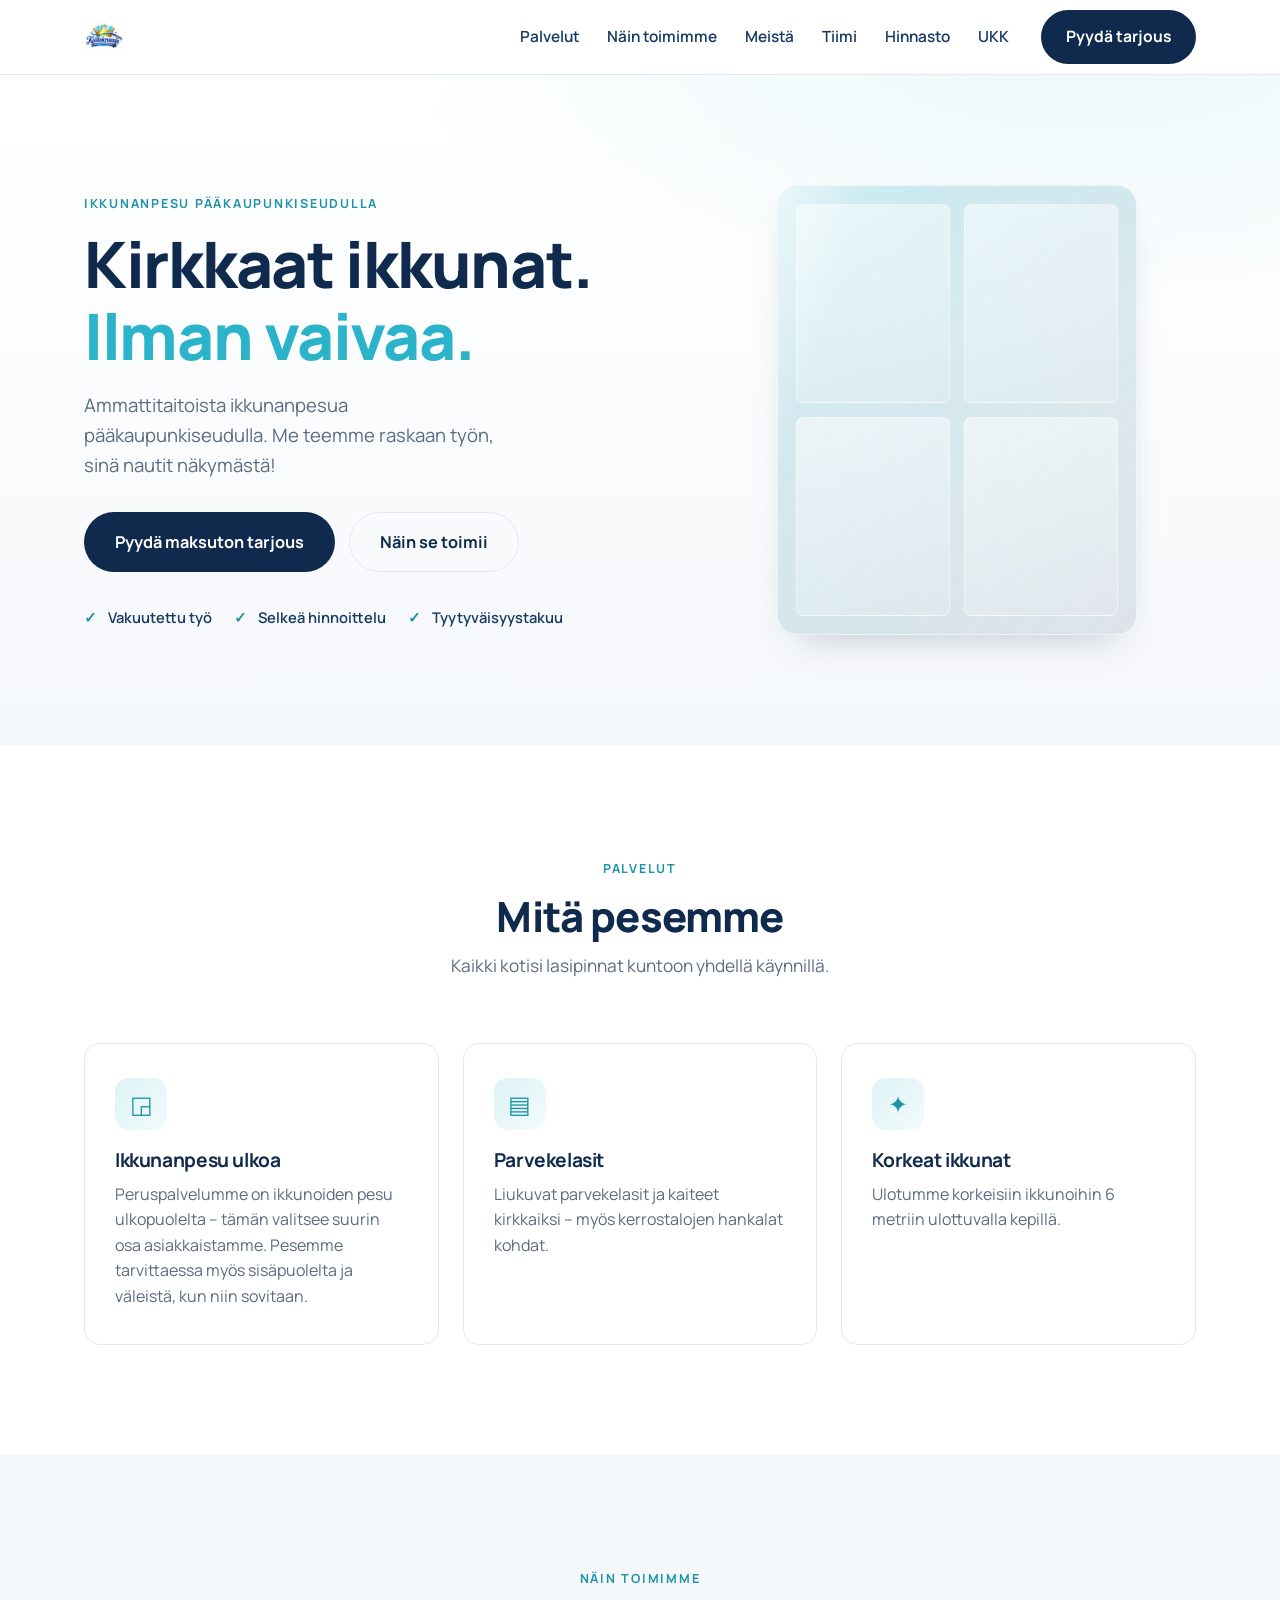
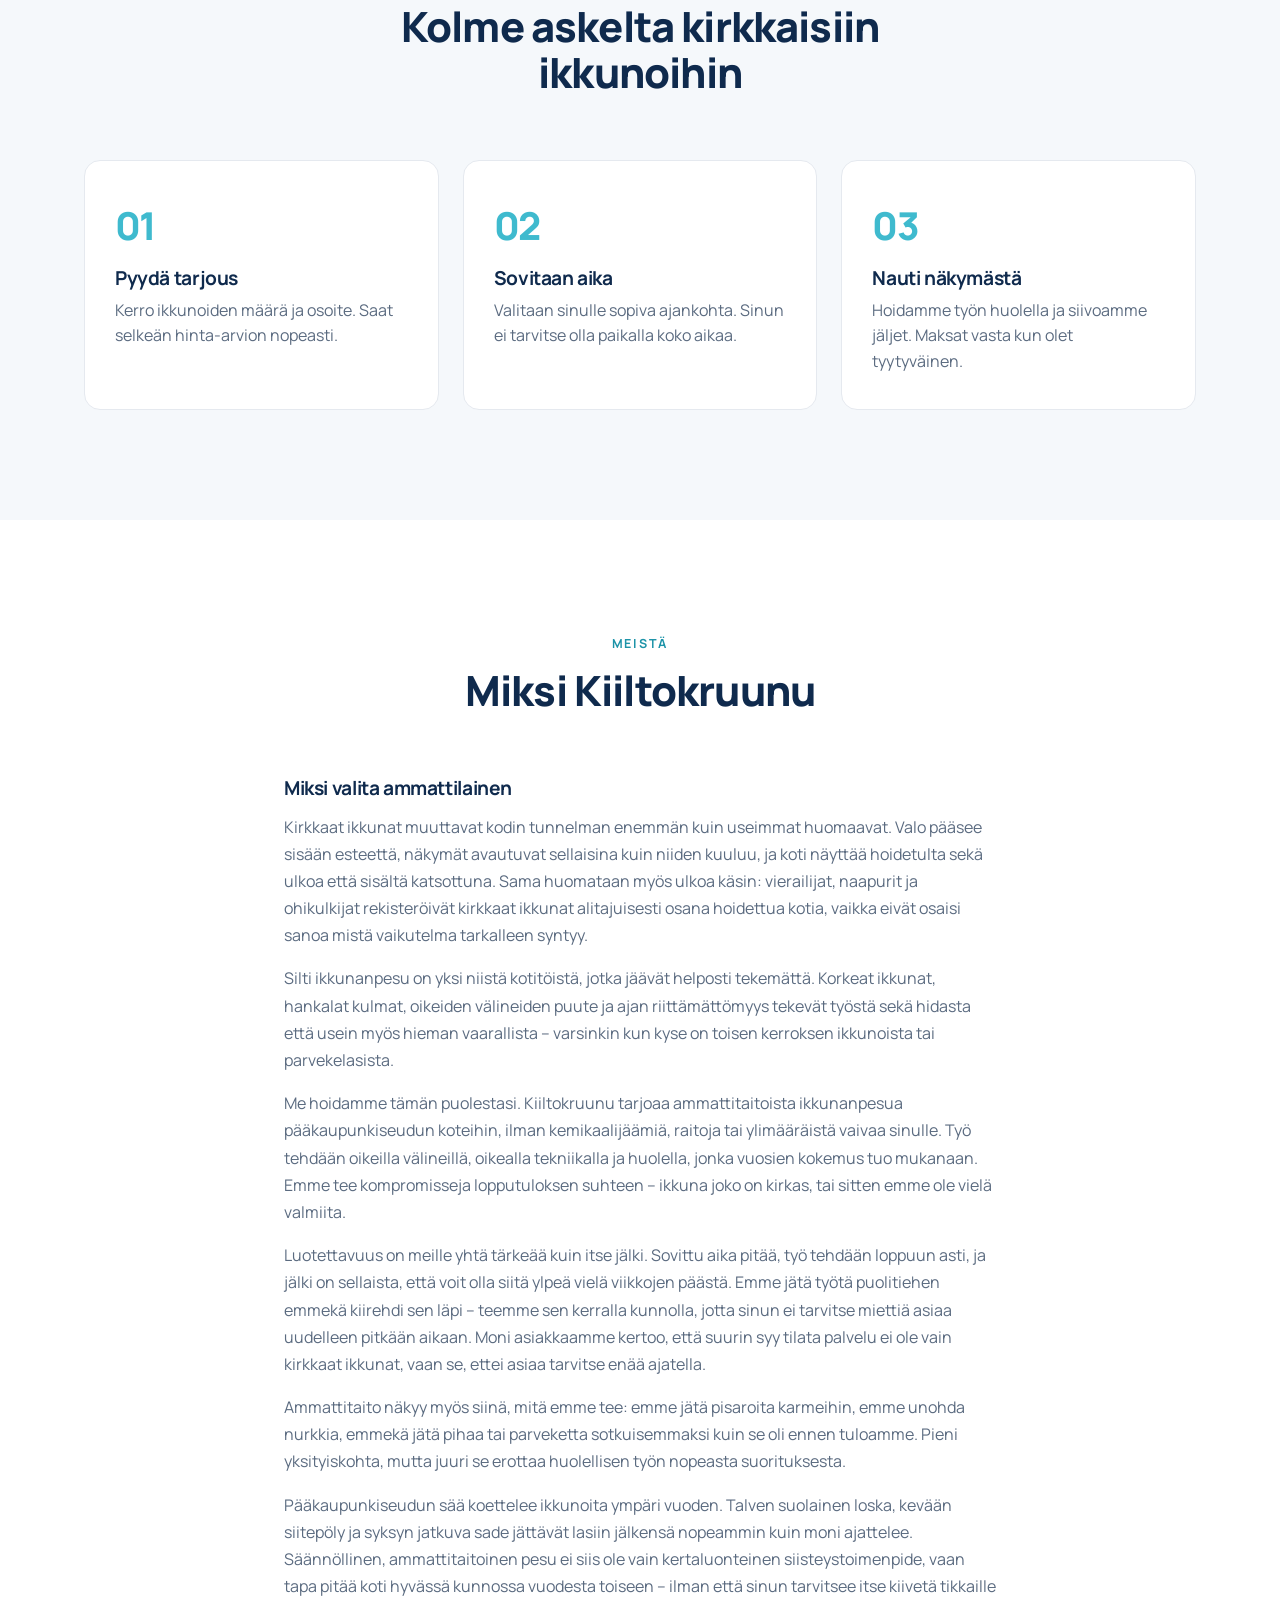
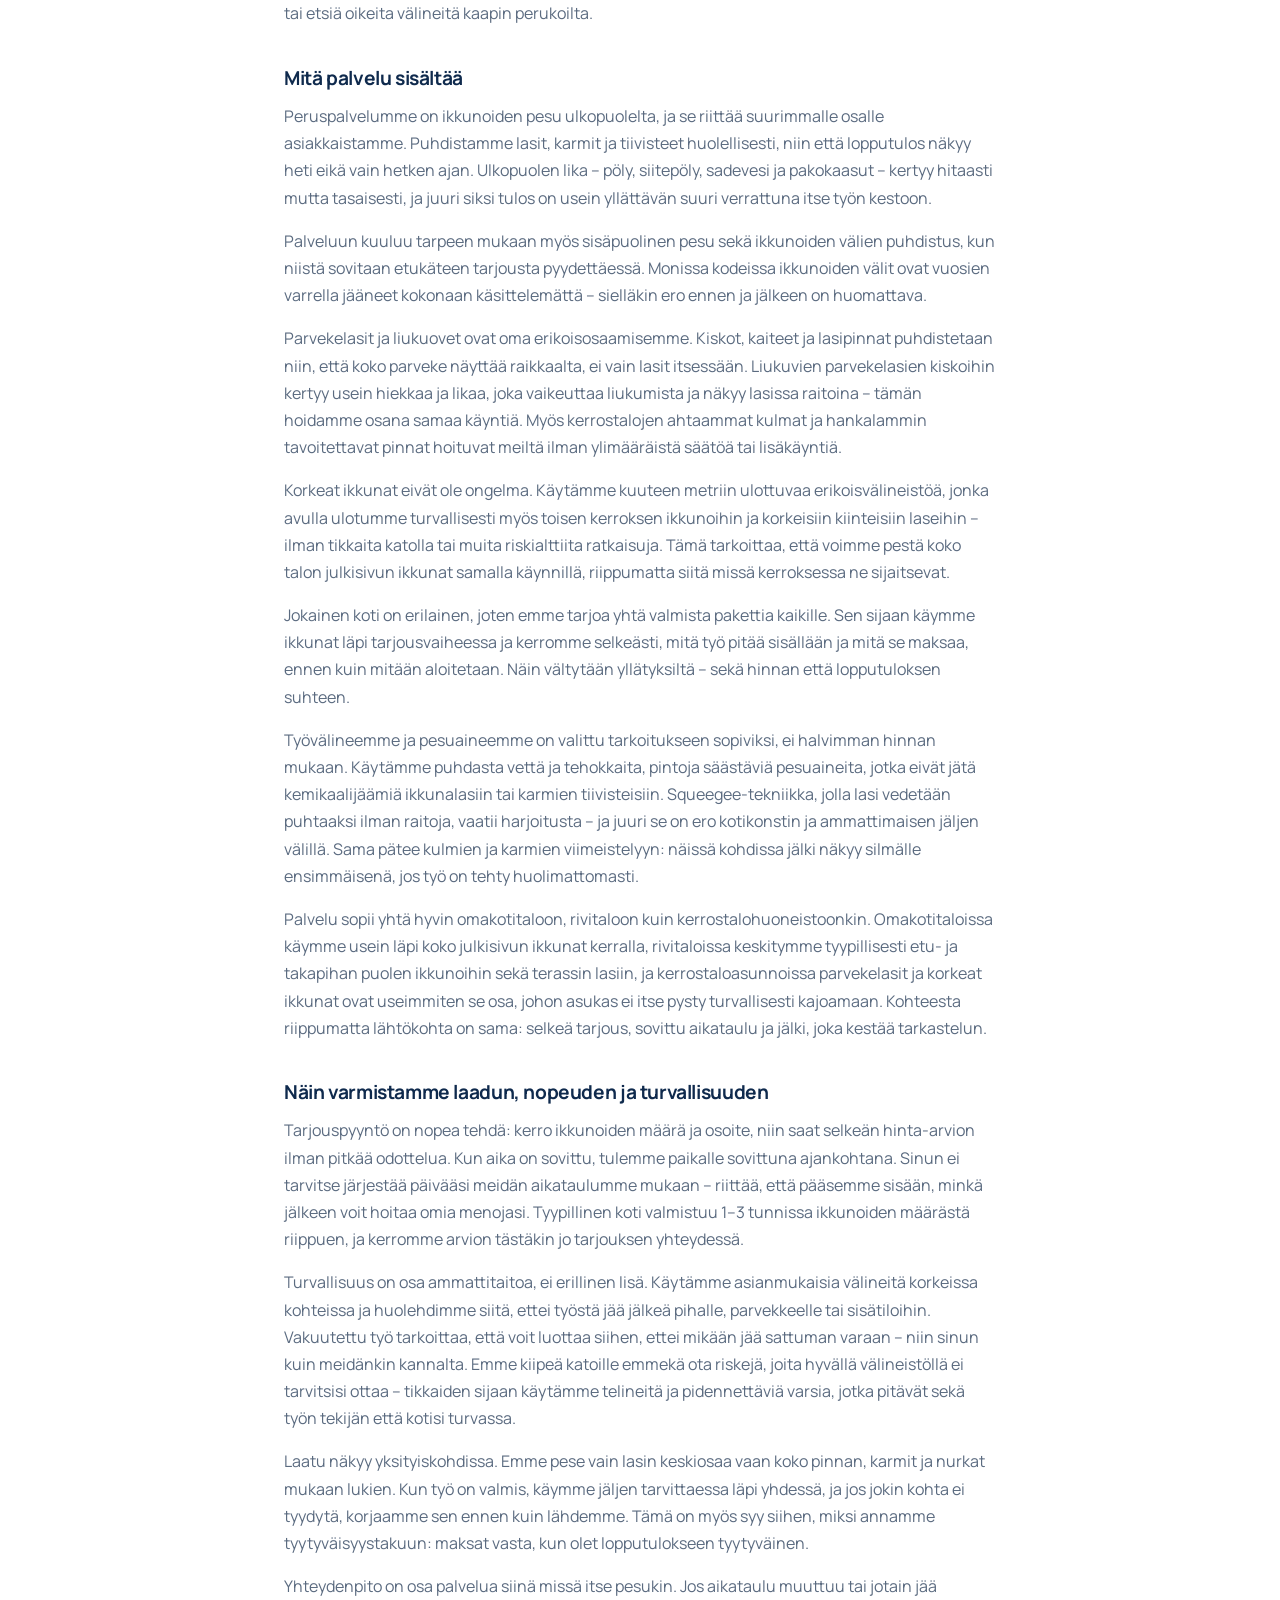
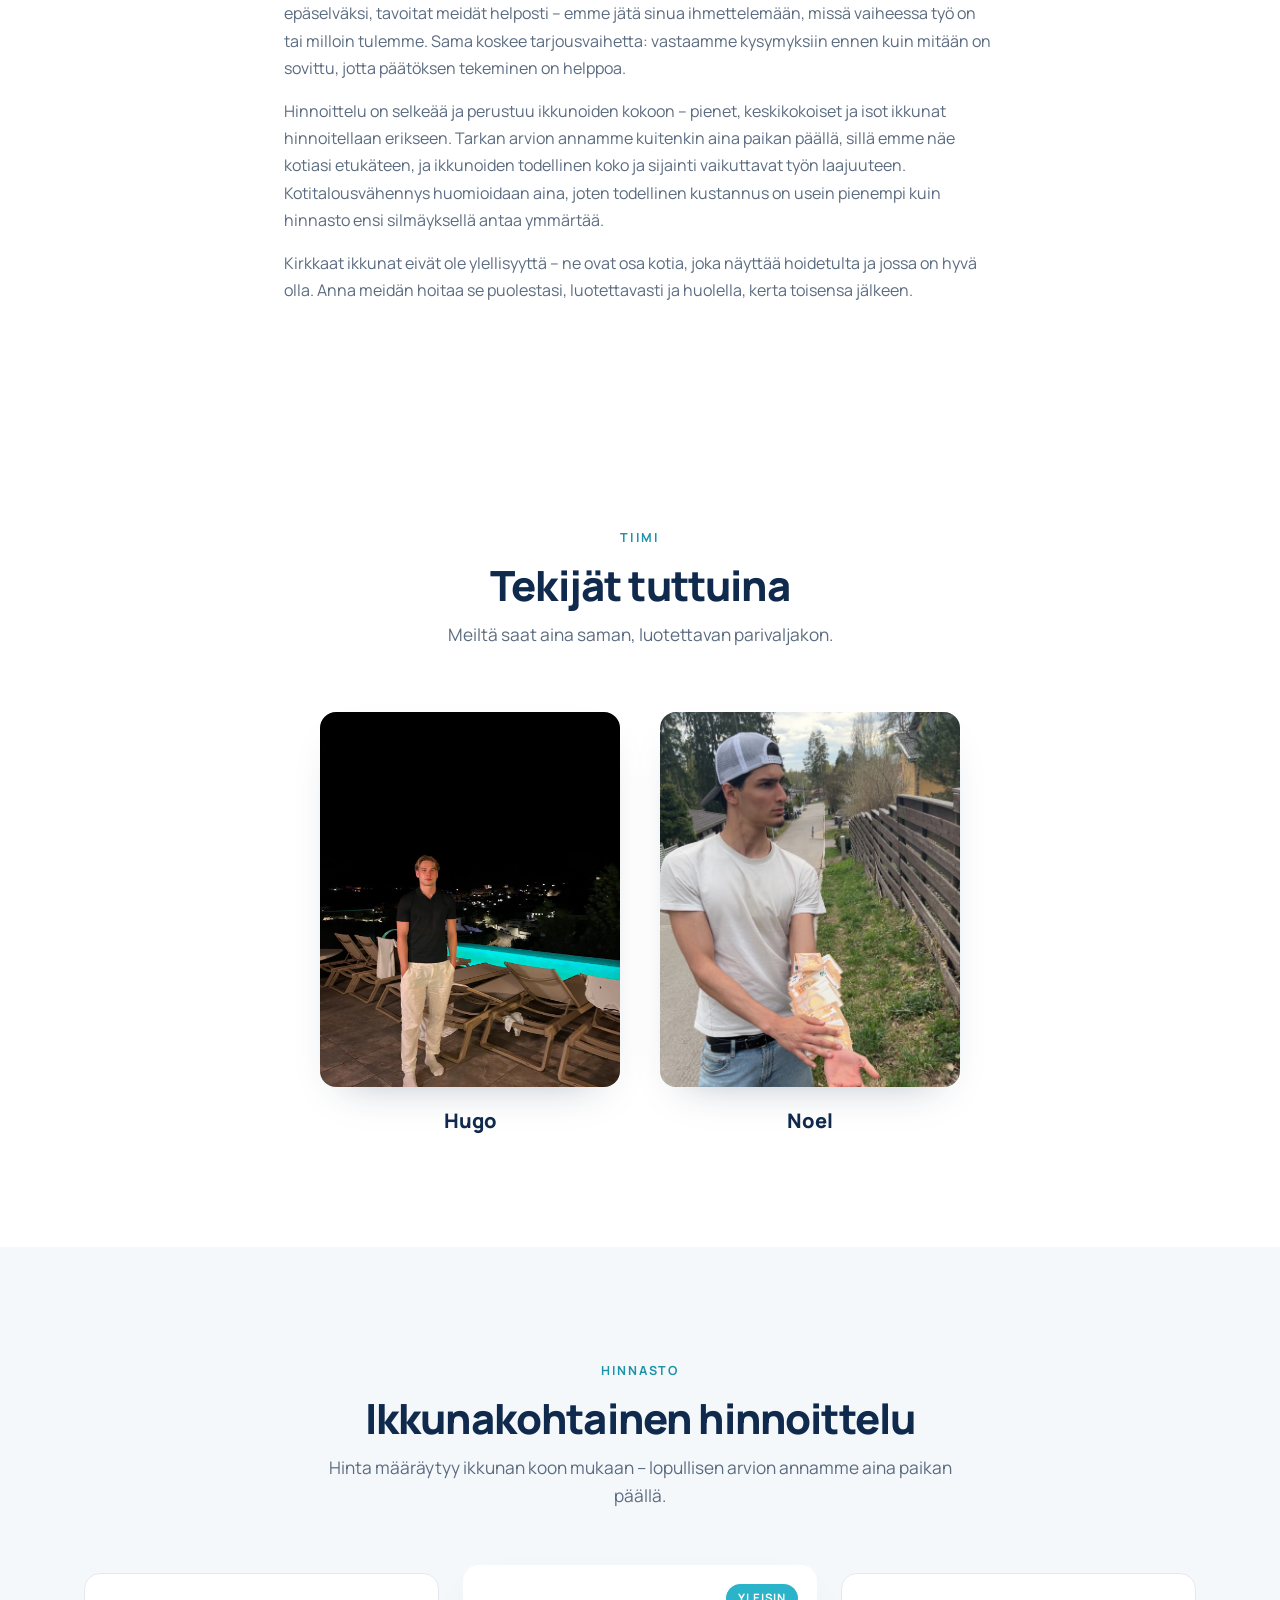
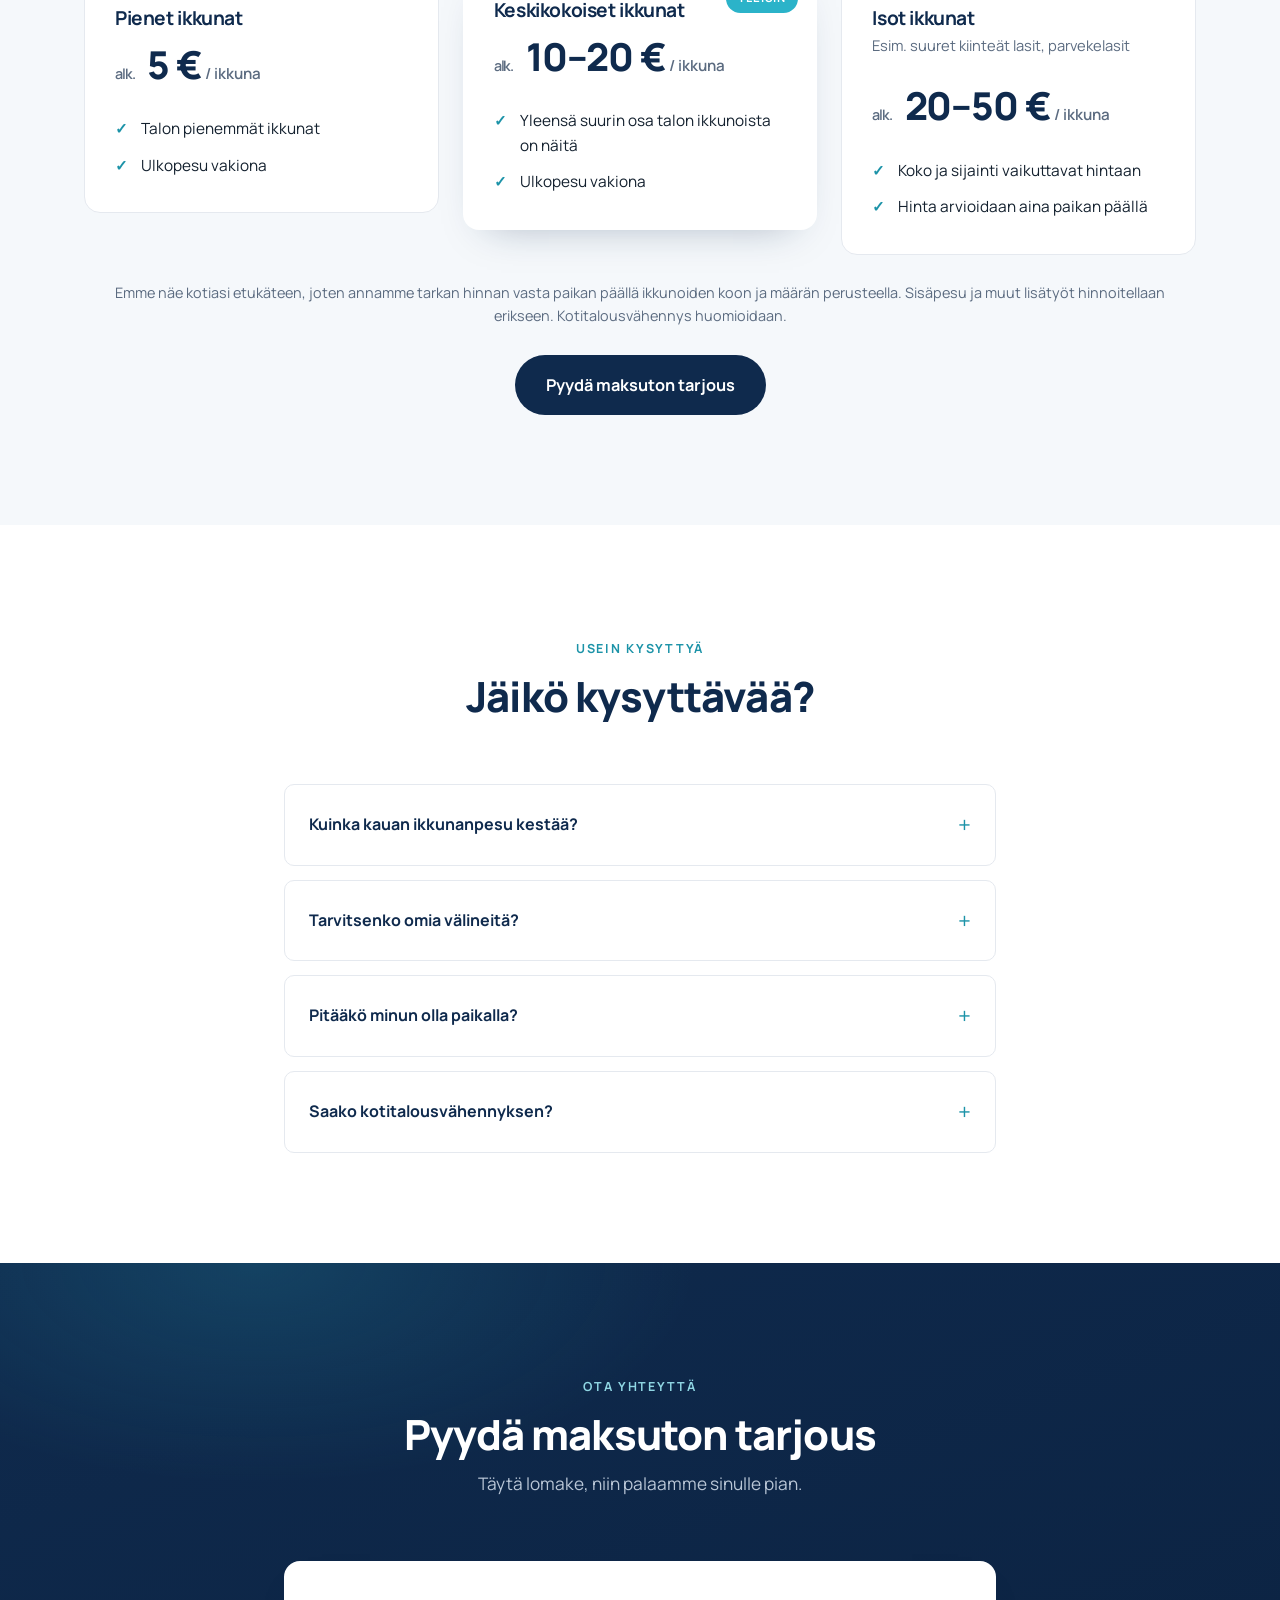
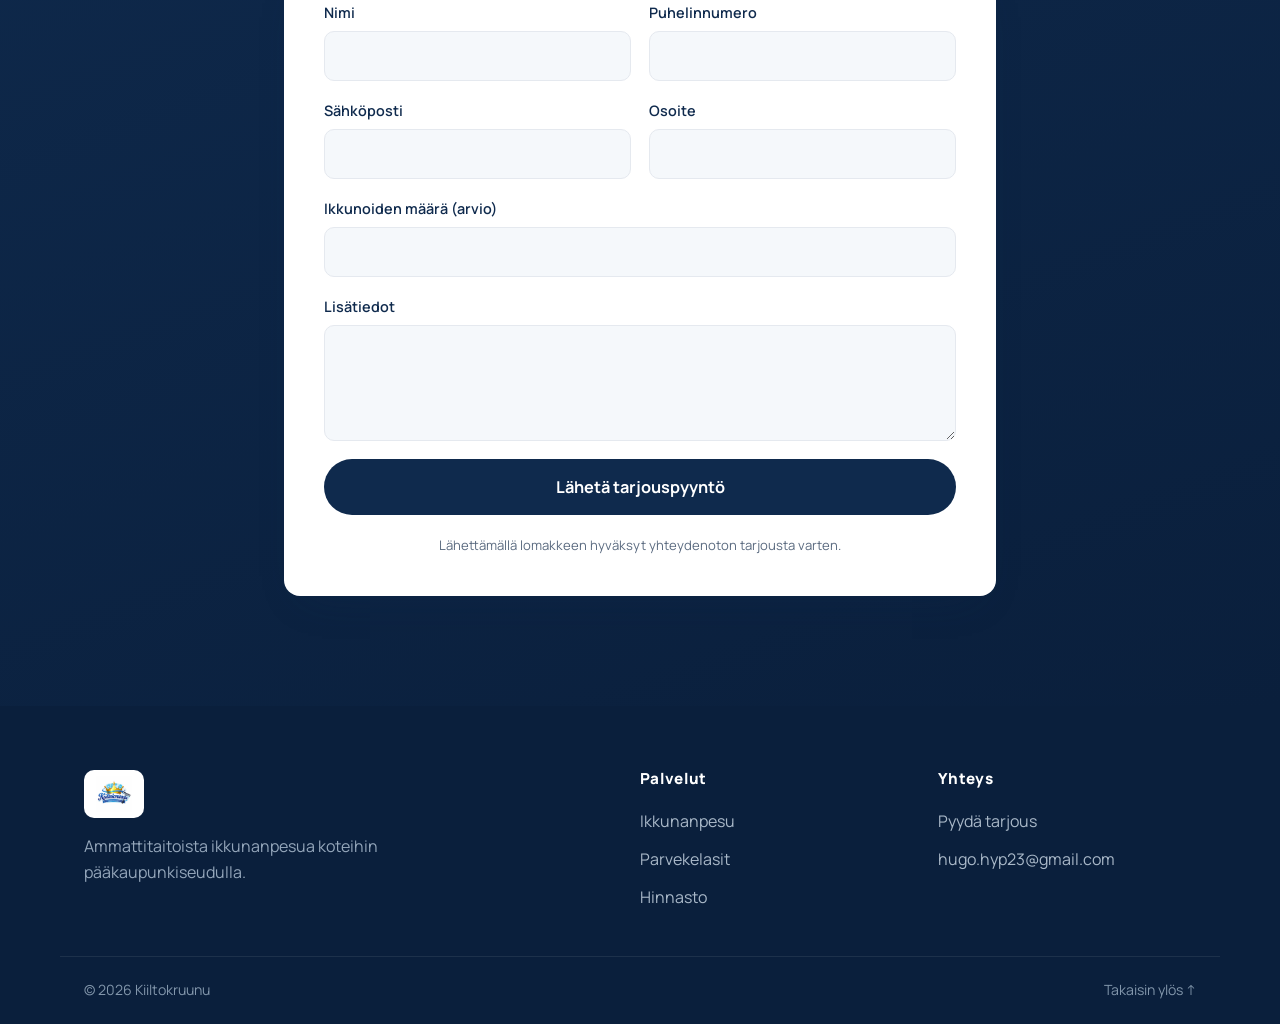
==== commit 9c7126ee: "Käännä pääsivun teksti takaisin suomeksi Co-Authored-By: Claude Sonnet 5 <noreply@anthropic.com> Cla" ====
--- a/index.html
+++ b/index.html
@@ -1,10 +1,10 @@
 <!DOCTYPE html>
-<html lang="en">
+<html lang="fi">
 <head>
   <meta charset="UTF-8">
   <meta name="viewport" content="width=device-width, initial-scale=1.0">
-  <title>Kiiltokruunu – Professional Window Cleaning</title>
-  <meta name="description" content="Kiiltokruunu provides professional window cleaning for homes. Clear windows without the hassle – request a free quote.">
+  <title>Kiiltokruunu – Ammattitaitoista ikkunanpesua</title>
+  <meta name="description" content="Kiiltokruunu tarjoaa ammattitaitoista ikkunanpesua koteihin. Kirkkaat ikkunat ilman vaivaa – pyydä maksuton tarjous.">
   <link rel="preconnect" href="https://fonts.googleapis.com">
   <link rel="preconnect" href="https://fonts.gstatic.com" crossorigin>
   <link href="https://fonts.googleapis.com/css2?family=Manrope:wght@400;500;600;700;800&display=swap" rel="stylesheet">
@@ -19,34 +19,34 @@
   <!-- ============ HEADER ============ -->
   <header class="site-header" id="top">
     <div class="container header-inner">
-      <a href="#top" class="brand" aria-label="Kiiltokruunu home">
+      <a href="#top" class="brand" aria-label="Kiiltokruunu etusivu">
         <img src="images/logo.png" alt="Kiiltokruunu" class="brand-logo">
       </a>
 
-      <nav class="main-nav" aria-label="Main menu">
-        <a href="#services">Services</a>
-        <a href="#how-it-works">How It Works</a>
-        <a href="#about">About</a>
-        <a href="#team">Team</a>
-        <a href="#pricing">Pricing</a>
-        <a href="#faq">FAQ</a>
+      <nav class="main-nav" aria-label="Päävalikko">
+        <a href="#palvelut">Palvelut</a>
+        <a href="#nain-toimimme">Näin toimimme</a>
+        <a href="#meista">Meistä</a>
+        <a href="#tiimi">Tiimi</a>
+        <a href="#hinnasto">Hinnasto</a>
+        <a href="#ukk">UKK</a>
       </nav>
 
-      <a href="#contact" class="btn btn-primary header-cta">Get a Quote</a>
-
-      <button class="nav-toggle" aria-label="Open menu" aria-expanded="false">
+      <a href="#yhteys" class="btn btn-primary header-cta">Pyydä tarjous</a>
+
+      <button class="nav-toggle" aria-label="Avaa valikko" aria-expanded="false">
         <span></span><span></span><span></span>
       </button>
     </div>
 
-    <nav class="mobile-nav" aria-label="Mobile menu">
-      <a href="#services">Services</a>
-      <a href="#how-it-works">How It Works</a>
-      <a href="#about">About</a>
-      <a href="#team">Team</a>
-      <a href="#pricing">Pricing</a>
-      <a href="#faq">FAQ</a>
-      <a href="#contact" class="btn btn-primary">Get a Quote</a>
+    <nav class="mobile-nav" aria-label="Mobiilivalikko">
+      <a href="#palvelut">Palvelut</a>
+      <a href="#nain-toimimme">Näin toimimme</a>
+      <a href="#meista">Meistä</a>
+      <a href="#tiimi">Tiimi</a>
+      <a href="#hinnasto">Hinnasto</a>
+      <a href="#ukk">UKK</a>
+      <a href="#yhteys" class="btn btn-primary">Pyydä tarjous</a>
     </nav>
   </header>
 
@@ -54,20 +54,20 @@
   <section class="hero">
     <div class="container hero-inner">
       <div class="hero-copy">
-        <span class="eyebrow">Window cleaning in the Helsinki area</span>
-        <h1>Clear windows.<br><span class="accent-text">Without the hassle.</span></h1>
+        <span class="eyebrow">Ikkunanpesu pääkaupunkiseudulla</span>
+        <h1>Kirkkaat ikkunat.<br><span class="accent-text">Ilman vaivaa.</span></h1>
         <p class="lead">
-          Professional window cleaning in the Helsinki metropolitan area. We do the
-          heavy lifting, you enjoy the view!
+          Ammattitaitoista ikkunanpesua pääkaupunkiseudulla. Me teemme raskaan
+          työn, sinä nautit näkymästä!
         </p>
         <div class="hero-actions">
-          <a href="#contact" class="btn btn-primary btn-lg">Request a free quote</a>
-          <a href="#how-it-works" class="btn btn-ghost btn-lg">How it works</a>
+          <a href="#yhteys" class="btn btn-primary btn-lg">Pyydä maksuton tarjous</a>
+          <a href="#nain-toimimme" class="btn btn-ghost btn-lg">Näin se toimii</a>
         </div>
         <ul class="hero-badges">
-          <li>Insured work</li>
-          <li>Clear pricing</li>
-          <li>Satisfaction guarantee</li>
+          <li>Vakuutettu työ</li>
+          <li>Selkeä hinnoittelu</li>
+          <li>Tyytyväisyystakuu</li>
         </ul>
       </div>
 
@@ -85,107 +85,107 @@
     </div>
   </section>
 
-  <!-- ============ SERVICES ============ -->
-  <section class="section" id="services">
+  <!-- ============ PALVELUT ============ -->
+  <section class="section" id="palvelut">
     <div class="container">
       <div class="section-head">
-        <span class="eyebrow">Services</span>
-        <h2>What We Clean</h2>
-        <p class="section-sub">All the glass surfaces in your home, taken care of in one visit.</p>
+        <span class="eyebrow">Palvelut</span>
+        <h2>Mitä pesemme</h2>
+        <p class="section-sub">Kaikki kotisi lasipinnat kuntoon yhdellä käynnillä.</p>
       </div>
 
       <div class="card-grid">
         <article class="card">
           <div class="card-icon">◲</div>
-          <h3>Window Cleaning (Exterior)</h3>
-          <p>Our core service is washing windows from the outside – this is what most of our customers choose. We also clean the inside and between the panes when needed, as agreed in advance.</p>
+          <h3>Ikkunanpesu ulkoa</h3>
+          <p>Peruspalvelumme on ikkunoiden pesu ulkopuolelta – tämän valitsee suurin osa asiakkaistamme. Pesemme tarvittaessa myös sisäpuolelta ja väleistä, kun niin sovitaan.</p>
         </article>
         <article class="card">
           <div class="card-icon">▤</div>
-          <h3>Balcony Glass</h3>
-          <p>Sliding balcony glass and railings made spotless – including the tricky spots in apartment buildings.</p>
+          <h3>Parvekelasit</h3>
+          <p>Liukuvat parvekelasit ja kaiteet kirkkaiksi – myös kerrostalojen hankalat kohdat.</p>
         </article>
         <article class="card">
           <div class="card-icon">✦</div>
-          <h3>High Windows</h3>
-          <p>We reach high windows with a pole extending up to 6 meters.</p>
-        </article>
-      </div>
-    </div>
-  </section>
-
-  <!-- ============ HOW IT WORKS ============ -->
-  <section class="section section-alt" id="how-it-works">
+          <h3>Korkeat ikkunat</h3>
+          <p>Ulotumme korkeisiin ikkunoihin 6 metriin ulottuvalla kepillä.</p>
+        </article>
+      </div>
+    </div>
+  </section>
+
+  <!-- ============ NÄIN TOIMIMME ============ -->
+  <section class="section section-alt" id="nain-toimimme">
     <div class="container">
       <div class="section-head">
-        <span class="eyebrow">How It Works</span>
-        <h2>Three Steps to Clear Windows</h2>
+        <span class="eyebrow">Näin toimimme</span>
+        <h2>Kolme askelta kirkkaisiin ikkunoihin</h2>
       </div>
 
       <ol class="steps">
         <li class="step">
           <span class="step-num">01</span>
-          <h3>Request a Quote</h3>
-          <p>Tell us the number of windows and your address. You'll get a clear price estimate quickly.</p>
+          <h3>Pyydä tarjous</h3>
+          <p>Kerro ikkunoiden määrä ja osoite. Saat selkeän hinta-arvion nopeasti.</p>
         </li>
         <li class="step">
           <span class="step-num">02</span>
-          <h3>We Agree on a Time</h3>
-          <p>We pick a time that works for you. You don't need to be there the whole time.</p>
+          <h3>Sovitaan aika</h3>
+          <p>Valitaan sinulle sopiva ajankohta. Sinun ei tarvitse olla paikalla koko aikaa.</p>
         </li>
         <li class="step">
           <span class="step-num">03</span>
-          <h3>Enjoy the View</h3>
-          <p>We do the work carefully and clean up after ourselves. You pay only once you're satisfied.</p>
+          <h3>Nauti näkymästä</h3>
+          <p>Hoidamme työn huolella ja siivoamme jäljet. Maksat vasta kun olet tyytyväinen.</p>
         </li>
       </ol>
     </div>
   </section>
 
-  <!-- ============ ABOUT ============ -->
-  <section class="section" id="about">
+  <!-- ============ MEISTÄ ============ -->
+  <section class="section" id="meista">
     <div class="container container-narrow">
       <div class="section-head">
-        <span class="eyebrow">About</span>
-        <h2>Why Kiiltokruunu</h2>
+        <span class="eyebrow">Meistä</span>
+        <h2>Miksi Kiiltokruunu</h2>
       </div>
 
       <div class="about-content">
-        <h3>Why Choose a Professional</h3>
-        <p>Clean windows change the feel of a home more than most people realize. Light passes through unobstructed, views open up as they should, and the home looks cared for — both from outside and within. The same is noticeable from the outside too: visitors, neighbors, and passersby register clean windows subconsciously as part of a well-kept home, even if they couldn't say exactly where the impression comes from.</p>
-        <p>Still, window washing is one of those household tasks that's easy to put off. High windows, awkward corners, the lack of the right tools, and simply not having time make the job both slow and, often, a little risky — especially when it comes to second-floor windows or balcony glass.</p>
-        <p>We take care of it for you. Kiiltokruunu provides professional window cleaning for homes across the Helsinki metropolitan area — no chemical residue, no streaks, and no extra effort on your part. The work is done with the right tools, the right technique, and the care that comes from years of experience. We don't compromise on the result — a window is either clean, or we're not done yet.</p>
-        <p>Reliability matters to us as much as the result itself. An agreed time is kept, the job is finished properly, and the result is something you can be proud of weeks later. We don't leave work half-done, and we don't rush through it — we do it right the first time, so you don't have to think about it again for a long while. Many of our customers tell us the biggest reason they book the service isn't just clean windows — it's not having to think about it at all.</p>
-        <p>Professionalism also shows in what we don't do: we don't leave drips on the frames, we don't miss the corners, and we don't leave your yard or balcony messier than it was before we arrived. A small detail, but it's exactly what separates careful work from a quick job.</p>
-        <p>Weather in the Helsinki area tests windows year-round. Winter's salty slush, spring pollen, and autumn's steady rain leave their mark on glass faster than most people expect. Regular, professional cleaning isn't just a one-off tidying task — it's a way of keeping your home in good shape year after year, without you having to climb a ladder or dig the right tools out of a closet.</p>
-
-        <h3>What's Included</h3>
-        <p>Our core service is washing windows from the outside, and that's what most of our customers choose. We clean the glass, frames, and seals carefully, so the result is visible immediately — not just for a moment. Outdoor grime — dust, pollen, rain, and exhaust — builds up slowly but steadily, which is exactly why the result is often more dramatic than the time the job takes would suggest.</p>
-        <p>The service also includes interior washing and cleaning between window panes when agreed on in advance, at the quote stage. In many homes, the space between the panes has gone untouched for years — there too, the difference before and after is significant.</p>
-        <p>Balcony glass and sliding doors are one of our specialties. Tracks, railings, and glass surfaces are cleaned so the whole balcony feels fresh, not just the glass itself. Sliding balcony glass tracks often collect sand and grit, which makes sliding harder and shows up as streaks on the glass — we take care of that as part of the same visit. Tighter corners and harder-to-reach surfaces in apartment buildings are also handled without extra fuss or a separate trip.</p>
-        <p>High windows aren't a problem. We use specialized equipment that reaches up to six meters, letting us safely reach second-floor windows and tall fixed panes — no ladders on the roof, no unnecessary risk. That means we can wash every window on a building's facade in a single visit, regardless of which floor they're on.</p>
-        <p>Every home is different, so we don't offer one fixed package for everyone. Instead, we go through your windows at the quote stage and clearly explain what the work includes and what it costs, before anything begins. That way there are no surprises — in price or in the result.</p>
-        <p>Our tools and cleaning agents are chosen to suit the job, not the lowest price. We use clean water and effective, surface-friendly cleaning agents that don't leave chemical residue on glass or frame seals. The squeegee technique that leaves glass streak-free takes practice — and that's exactly the difference between a DIY attempt and a professional finish. The same applies to finishing corners and frames: that's where sloppy work shows first.</p>
-        <p>The service suits detached houses, townhouses, and apartments alike. In detached houses, we often wash every window on the facade in one visit; in townhouses, we typically focus on the front- and back-facing windows plus the terrace glass; in apartments, balcony glass and high windows are usually the part residents can't safely handle themselves. Regardless of the property, the starting point is the same: a clear quote, an agreed schedule, and a result that holds up to a closer look.</p>
-
-        <h3>How We Ensure Quality, Speed, and Safety</h3>
-        <p>Requesting a quote is quick: tell us the number of windows and your address, and you'll get a clear price estimate without a long wait. Once a time is agreed, we arrive as scheduled. You don't need to plan your day around ours — it's enough that we can get in, after which you're free to go about your business. A typical home takes 1–3 hours depending on the number of windows, and we'll give you an estimate for that too, right at the quote stage.</p>
-        <p>Safety is part of professionalism, not an add-on. We use proper equipment for high spots and make sure no mess is left in the yard, on the balcony, or indoors. Insured work means you can trust that nothing is left to chance — for your sake and ours. We don't climb onto roofs and we don't take risks that good equipment makes unnecessary — instead of ladders, we use platforms and extendable poles that keep both the person doing the work and your home safe.</p>
-        <p>Quality shows in the details. We don't just wash the center of the glass — we clean the whole surface, frames and corners included. Once the job is done, we walk through the result together if needed, and if anything falls short, we fix it before we leave. That's also why we offer a satisfaction guarantee: you pay only once you're happy with the result.</p>
-        <p>Communication is part of the service, just like the cleaning itself. If the schedule changes or something is unclear, you can reach us easily — we won't leave you wondering where things stand or when we're coming. The same goes for the quote stage: we answer questions before anything is agreed, so the decision is easy to make.</p>
-        <p>Pricing is straightforward and based on window size — small, medium, and large windows are priced separately. We always give the exact estimate on site, though, since we can't see your home in advance, and the actual size and position of your windows affect the scope of the work. The home renovation tax deduction is always taken into account, so the real cost is often lower than the price list first suggests.</p>
-        <p>Clean windows aren't a luxury — they're part of a home that looks cared for and feels good to be in. Let us take care of it for you, reliably and with care, time after time.</p>
-      </div>
-    </div>
-  </section>
-
-  <!-- ============ TEAM ============ -->
-  <section class="section" id="team">
+        <h3>Miksi valita ammattilainen</h3>
+        <p>Kirkkaat ikkunat muuttavat kodin tunnelman enemmän kuin useimmat huomaavat. Valo pääsee sisään esteettä, näkymät avautuvat sellaisina kuin niiden kuuluu, ja koti näyttää hoidetulta sekä ulkoa että sisältä katsottuna. Sama huomataan myös ulkoa käsin: vierailijat, naapurit ja ohikulkijat rekisteröivät kirkkaat ikkunat alitajuisesti osana hoidettua kotia, vaikka eivät osaisi sanoa mistä vaikutelma tarkalleen syntyy.</p>
+        <p>Silti ikkunanpesu on yksi niistä kotitöistä, jotka jäävät helposti tekemättä. Korkeat ikkunat, hankalat kulmat, oikeiden välineiden puute ja ajan riittämättömyys tekevät työstä sekä hidasta että usein myös hieman vaarallista – varsinkin kun kyse on toisen kerroksen ikkunoista tai parvekelasista.</p>
+        <p>Me hoidamme tämän puolestasi. Kiiltokruunu tarjoaa ammattitaitoista ikkunanpesua pääkaupunkiseudun koteihin, ilman kemikaalijäämiä, raitoja tai ylimääräistä vaivaa sinulle. Työ tehdään oikeilla välineillä, oikealla tekniikalla ja huolella, jonka vuosien kokemus tuo mukanaan. Emme tee kompromisseja lopputuloksen suhteen – ikkuna joko on kirkas, tai sitten emme ole vielä valmiita.</p>
+        <p>Luotettavuus on meille yhtä tärkeää kuin itse jälki. Sovittu aika pitää, työ tehdään loppuun asti, ja jälki on sellaista, että voit olla siitä ylpeä vielä viikkojen päästä. Emme jätä työtä puolitiehen emmekä kiirehdi sen läpi – teemme sen kerralla kunnolla, jotta sinun ei tarvitse miettiä asiaa uudelleen pitkään aikaan. Moni asiakkaamme kertoo, että suurin syy tilata palvelu ei ole vain kirkkaat ikkunat, vaan se, ettei asiaa tarvitse enää ajatella.</p>
+        <p>Ammattitaito näkyy myös siinä, mitä emme tee: emme jätä pisaroita karmeihin, emme unohda nurkkia, emmekä jätä pihaa tai parveketta sotkuisemmaksi kuin se oli ennen tuloamme. Pieni yksityiskohta, mutta juuri se erottaa huolellisen työn nopeasta suorituksesta.</p>
+        <p>Pääkaupunkiseudun sää koettelee ikkunoita ympäri vuoden. Talven suolainen loska, kevään siitepöly ja syksyn jatkuva sade jättävät lasiin jälkensä nopeammin kuin moni ajattelee. Säännöllinen, ammattitaitoinen pesu ei siis ole vain kertaluonteinen siisteystoimenpide, vaan tapa pitää koti hyvässä kunnossa vuodesta toiseen – ilman että sinun tarvitsee itse kiivetä tikkaille tai etsiä oikeita välineitä kaapin perukoilta.</p>
+
+        <h3>Mitä palvelu sisältää</h3>
+        <p>Peruspalvelumme on ikkunoiden pesu ulkopuolelta, ja se riittää suurimmalle osalle asiakkaistamme. Puhdistamme lasit, karmit ja tiivisteet huolellisesti, niin että lopputulos näkyy heti eikä vain hetken ajan. Ulkopuolen lika – pöly, siitepöly, sadevesi ja pakokaasut – kertyy hitaasti mutta tasaisesti, ja juuri siksi tulos on usein yllättävän suuri verrattuna itse työn kestoon.</p>
+        <p>Palveluun kuuluu tarpeen mukaan myös sisäpuolinen pesu sekä ikkunoiden välien puhdistus, kun niistä sovitaan etukäteen tarjousta pyydettäessä. Monissa kodeissa ikkunoiden välit ovat vuosien varrella jääneet kokonaan käsittelemättä – sielläkin ero ennen ja jälkeen on huomattava.</p>
+        <p>Parvekelasit ja liukuovet ovat oma erikoisosaamisemme. Kiskot, kaiteet ja lasipinnat puhdistetaan niin, että koko parveke näyttää raikkaalta, ei vain lasit itsessään. Liukuvien parvekelasien kiskoihin kertyy usein hiekkaa ja likaa, joka vaikeuttaa liukumista ja näkyy lasissa raitoina – tämän hoidamme osana samaa käyntiä. Myös kerrostalojen ahtaammat kulmat ja hankalammin tavoitettavat pinnat hoituvat meiltä ilman ylimääräistä säätöä tai lisäkäyntiä.</p>
+        <p>Korkeat ikkunat eivät ole ongelma. Käytämme kuuteen metriin ulottuvaa erikoisvälineistöä, jonka avulla ulotumme turvallisesti myös toisen kerroksen ikkunoihin ja korkeisiin kiinteisiin laseihin – ilman tikkaita katolla tai muita riskialttiita ratkaisuja. Tämä tarkoittaa, että voimme pestä koko talon julkisivun ikkunat samalla käynnillä, riippumatta siitä missä kerroksessa ne sijaitsevat.</p>
+        <p>Jokainen koti on erilainen, joten emme tarjoa yhtä valmista pakettia kaikille. Sen sijaan käymme ikkunat läpi tarjousvaiheessa ja kerromme selkeästi, mitä työ pitää sisällään ja mitä se maksaa, ennen kuin mitään aloitetaan. Näin vältytään yllätyksiltä – sekä hinnan että lopputuloksen suhteen.</p>
+        <p>Työvälineemme ja pesuaineemme on valittu tarkoitukseen sopiviksi, ei halvimman hinnan mukaan. Käytämme puhdasta vettä ja tehokkaita, pintoja säästäviä pesuaineita, jotka eivät jätä kemikaalijäämiä ikkunalasiin tai karmien tiivisteisiin. Squeegee-tekniikka, jolla lasi vedetään puhtaaksi ilman raitoja, vaatii harjoitusta – ja juuri se on ero kotikonstin ja ammattimaisen jäljen välillä. Sama pätee kulmien ja karmien viimeistelyyn: näissä kohdissa jälki näkyy silmälle ensimmäisenä, jos työ on tehty huolimattomasti.</p>
+        <p>Palvelu sopii yhtä hyvin omakotitaloon, rivitaloon kuin kerrostalohuoneistoonkin. Omakotitaloissa käymme usein läpi koko julkisivun ikkunat kerralla, rivitaloissa keskitymme tyypillisesti etu- ja takapihan puolen ikkunoihin sekä terassin lasiin, ja kerrostaloasunnoissa parvekelasit ja korkeat ikkunat ovat useimmiten se osa, johon asukas ei itse pysty turvallisesti kajoamaan. Kohteesta riippumatta lähtökohta on sama: selkeä tarjous, sovittu aikataulu ja jälki, joka kestää tarkastelun.</p>
+
+        <h3>Näin varmistamme laadun, nopeuden ja turvallisuuden</h3>
+        <p>Tarjouspyyntö on nopea tehdä: kerro ikkunoiden määrä ja osoite, niin saat selkeän hinta-arvion ilman pitkää odottelua. Kun aika on sovittu, tulemme paikalle sovittuna ajankohtana. Sinun ei tarvitse järjestää päivääsi meidän aikataulumme mukaan – riittää, että pääsemme sisään, minkä jälkeen voit hoitaa omia menojasi. Tyypillinen koti valmistuu 1–3 tunnissa ikkunoiden määrästä riippuen, ja kerromme arvion tästäkin jo tarjouksen yhteydessä.</p>
+        <p>Turvallisuus on osa ammattitaitoa, ei erillinen lisä. Käytämme asianmukaisia välineitä korkeissa kohteissa ja huolehdimme siitä, ettei työstä jää jälkeä pihalle, parvekkeelle tai sisätiloihin. Vakuutettu työ tarkoittaa, että voit luottaa siihen, ettei mikään jää sattuman varaan – niin sinun kuin meidänkin kannalta. Emme kiipeä katoille emmekä ota riskejä, joita hyvällä välineistöllä ei tarvitsisi ottaa – tikkaiden sijaan käytämme telineitä ja pidennettäviä varsia, jotka pitävät sekä työn tekijän että kotisi turvassa.</p>
+        <p>Laatu näkyy yksityiskohdissa. Emme pese vain lasin keskiosaa vaan koko pinnan, karmit ja nurkat mukaan lukien. Kun työ on valmis, käymme jäljen tarvittaessa läpi yhdessä, ja jos jokin kohta ei tyydytä, korjaamme sen ennen kuin lähdemme. Tämä on myös syy siihen, miksi annamme tyytyväisyystakuun: maksat vasta, kun olet lopputulokseen tyytyväinen.</p>
+        <p>Yhteydenpito on osa palvelua siinä missä itse pesukin. Jos aikataulu muuttuu tai jotain jää epäselväksi, tavoitat meidät helposti – emme jätä sinua ihmettelemään, missä vaiheessa työ on tai milloin tulemme. Sama koskee tarjousvaihetta: vastaamme kysymyksiin ennen kuin mitään on sovittu, jotta päätöksen tekeminen on helppoa.</p>
+        <p>Hinnoittelu on selkeää ja perustuu ikkunoiden kokoon – pienet, keskikokoiset ja isot ikkunat hinnoitellaan erikseen. Tarkan arvion annamme kuitenkin aina paikan päällä, sillä emme näe kotiasi etukäteen, ja ikkunoiden todellinen koko ja sijainti vaikuttavat työn laajuuteen. Kotitalousvähennys huomioidaan aina, joten todellinen kustannus on usein pienempi kuin hinnasto ensi silmäyksellä antaa ymmärtää.</p>
+        <p>Kirkkaat ikkunat eivät ole ylellisyyttä – ne ovat osa kotia, joka näyttää hoidetulta ja jossa on hyvä olla. Anna meidän hoitaa se puolestasi, luotettavasti ja huolella, kerta toisensa jälkeen.</p>
+      </div>
+    </div>
+  </section>
+
+  <!-- ============ TIIMI ============ -->
+  <section class="section" id="tiimi">
     <div class="container">
       <div class="section-head">
-        <span class="eyebrow">Team</span>
-        <h2>Familiar Faces, Every Time</h2>
-        <p class="section-sub">You'll always get the same reliable duo.</p>
+        <span class="eyebrow">Tiimi</span>
+        <h2>Tekijät tuttuina</h2>
+        <p class="section-sub">Meiltä saat aina saman, luotettavan parivaljakon.</p>
       </div>
 
       <div class="team">
@@ -210,117 +210,117 @@
     </div>
   </section>
 
-  <!-- ============ PRICING ============ -->
-  <section class="section section-alt" id="pricing">
+  <!-- ============ HINNASTO ============ -->
+  <section class="section section-alt" id="hinnasto">
     <div class="container">
       <div class="section-head">
-        <span class="eyebrow">Pricing</span>
-        <h2>Pricing by Window</h2>
-        <p class="section-sub">Price is based on window size – we always give the final estimate on site.</p>
+        <span class="eyebrow">Hinnasto</span>
+        <h2>Ikkunakohtainen hinnoittelu</h2>
+        <p class="section-sub">Hinta määräytyy ikkunan koon mukaan – lopullisen arvion annamme aina paikan päällä.</p>
       </div>
 
       <div class="pricing">
         <article class="price-card">
-          <h3>Small Windows</h3>
-          <p class="price"><span class="price-from">from</span> 5&nbsp;€<span class="price-unit"> / window</span></p>
+          <h3>Pienet ikkunat</h3>
+          <p class="price"><span class="price-from">alk.</span> 5&nbsp;€<span class="price-unit"> / ikkuna</span></p>
           <ul class="price-list">
-            <li>The smaller windows in your home</li>
-            <li>Exterior wash included</li>
+            <li>Talon pienemmät ikkunat</li>
+            <li>Ulkopesu vakiona</li>
           </ul>
         </article>
 
         <article class="price-card price-card--featured">
-          <span class="price-flag">Most Common</span>
-          <h3>Medium Windows</h3>
-          <p class="price"><span class="price-from">from</span> 10–20&nbsp;€<span class="price-unit"> / window</span></p>
+          <span class="price-flag">Yleisin</span>
+          <h3>Keskikokoiset ikkunat</h3>
+          <p class="price"><span class="price-from">alk.</span> 10–20&nbsp;€<span class="price-unit"> / ikkuna</span></p>
           <ul class="price-list">
-            <li>Usually most of a home's windows fall into this category</li>
-            <li>Exterior wash included</li>
+            <li>Yleensä suurin osa talon ikkunoista on näitä</li>
+            <li>Ulkopesu vakiona</li>
           </ul>
         </article>
 
         <article class="price-card">
-          <h3>Large Windows</h3>
-          <p class="price-note">E.g. large fixed panes, balcony glass</p>
-          <p class="price"><span class="price-from">from</span> 20–50&nbsp;€<span class="price-unit"> / window</span></p>
+          <h3>Isot ikkunat</h3>
+          <p class="price-note">Esim. suuret kiinteät lasit, parvekelasit</p>
+          <p class="price"><span class="price-from">alk.</span> 20–50&nbsp;€<span class="price-unit"> / ikkuna</span></p>
           <ul class="price-list">
-            <li>Size and location affect the price</li>
-            <li>Price is always estimated on site</li>
+            <li>Koko ja sijainti vaikuttavat hintaan</li>
+            <li>Hinta arvioidaan aina paikan päällä</li>
           </ul>
         </article>
       </div>
-      <p class="pricing-fine">We can't see your home in advance, so we give the exact price on site, based on the size and number of windows. Interior washing and other extras are priced separately. The household tax deduction is taken into account.</p>
+      <p class="pricing-fine">Emme näe kotiasi etukäteen, joten annamme tarkan hinnan vasta paikan päällä ikkunoiden koon ja määrän perusteella. Sisäpesu ja muut lisätyöt hinnoitellaan erikseen. Kotitalousvähennys huomioidaan.</p>
       <div class="pricing-cta">
-        <a href="#contact" class="btn btn-primary btn-lg">Request a Free Quote</a>
-      </div>
-    </div>
-  </section>
-
-  <!-- ============ FAQ ============ -->
-  <section class="section" id="faq">
+        <a href="#yhteys" class="btn btn-primary btn-lg">Pyydä maksuton tarjous</a>
+      </div>
+    </div>
+  </section>
+
+  <!-- ============ UKK ============ -->
+  <section class="section" id="ukk">
     <div class="container container-narrow">
       <div class="section-head">
-        <span class="eyebrow">Frequently Asked Questions</span>
-        <h2>Still Have Questions?</h2>
+        <span class="eyebrow">Usein kysyttyä</span>
+        <h2>Jäikö kysyttävää?</h2>
       </div>
 
       <div class="faq">
         <details class="faq-item">
-          <summary>How long does window cleaning take?</summary>
-          <p>A typical home takes 1–3 hours depending on the number of windows. We'll give you an estimate with the quote.</p>
+          <summary>Kuinka kauan ikkunanpesu kestää?</summary>
+          <p>Tyypillinen koti valmistuu 1–3 tunnissa ikkunoiden määrästä riippuen. Kerromme arvion tarjouksen yhteydessä.</p>
         </details>
         <details class="faq-item">
-          <summary>Do I need my own equipment?</summary>
-          <p>No. We bring all the necessary tools and cleaning agents with us.</p>
+          <summary>Tarvitsenko omia välineitä?</summary>
+          <p>Et. Tuomme kaikki tarvittavat välineet ja pesuaineet mukanamme.</p>
         </details>
         <details class="faq-item">
-          <summary>Do I need to be there?</summary>
-          <p>It's enough that we can get in. After that you're free to go about your business – we'll do the work and clean up after ourselves.</p>
+          <summary>Pitääkö minun olla paikalla?</summary>
+          <p>Riittää, että pääsemme sisään. Sen jälkeen voit hoitaa omia menojasi – hoidamme työn ja siivoamme jäljet.</p>
         </details>
         <details class="faq-item">
-          <summary>Can I get the household tax deduction?</summary>
-          <p>Yes. Window cleaning at home qualifies for the household tax deduction. We're happy to help with the information you need.</p>
+          <summary>Saako kotitalousvähennyksen?</summary>
+          <p>Kyllä. Ikkunanpesu kotona on kotitalousvähennyskelpoista. Autamme mielellämme tarvittavien tietojen kanssa.</p>
         </details>
       </div>
     </div>
   </section>
 
-  <!-- ============ CONTACT ============ -->
-  <section class="section section-cta" id="contact">
+  <!-- ============ YHTEYS ============ -->
+  <section class="section section-cta" id="yhteys">
     <div class="container container-narrow">
       <div class="section-head">
-        <span class="eyebrow eyebrow-light">Get in Touch</span>
-        <h2>Request a Free Quote</h2>
-        <p class="section-sub">Fill out the form and we'll get back to you soon.</p>
+        <span class="eyebrow eyebrow-light">Ota yhteyttä</span>
+        <h2>Pyydä maksuton tarjous</h2>
+        <p class="section-sub">Täytä lomake, niin palaamme sinulle pian.</p>
       </div>
 
       <form class="contact-form" action="https://formspree.io/f/xzdnjpjz" method="POST">
-        <input type="hidden" name="_subject" value="New quote request – Kiiltokruunu">
+        <input type="hidden" name="_subject" value="Uusi tarjouspyyntö – Kiiltokruunu">
         <input type="text" name="_gotcha" style="display:none">
         <div class="form-row">
-          <label>Name
+          <label>Nimi
             <input type="text" name="nimi" autocomplete="name" required>
           </label>
-          <label>Phone Number
+          <label>Puhelinnumero
             <input type="tel" name="puhelin" autocomplete="tel" required>
           </label>
         </div>
         <div class="form-row">
-          <label>Email
+          <label>Sähköposti
             <input type="email" name="email" autocomplete="email" required>
           </label>
-          <label>Address
+          <label>Osoite
             <input type="text" name="osoite" autocomplete="street-address">
           </label>
         </div>
-        <label>Number of Windows (estimate)
+        <label>Ikkunoiden määrä (arvio)
           <input type="text" name="maara">
         </label>
-        <label>Additional Information
+        <label>Lisätiedot
           <textarea name="viesti" rows="4"></textarea>
         </label>
-        <button type="submit" class="btn btn-primary btn-lg btn-block">Send Quote Request</button>
-        <p class="form-note">By submitting this form, you agree to be contacted regarding your quote.</p>
+        <button type="submit" class="btn btn-primary btn-lg btn-block">Lähetä tarjouspyyntö</button>
+        <p class="form-note">Lähettämällä lomakkeen hyväksyt yhteydenoton tarjousta varten.</p>
       </form>
     </div>
   </section>
@@ -330,23 +330,23 @@
     <div class="container footer-inner">
       <div class="footer-brand">
         <img src="images/logo.png" alt="Kiiltokruunu" class="footer-logo">
-        <p>Professional window cleaning for homes in the Helsinki metropolitan area.</p>
+        <p>Ammattitaitoista ikkunanpesua koteihin pääkaupunkiseudulla.</p>
       </div>
       <div class="footer-col">
-        <h4>Services</h4>
-        <a href="#services">Window Cleaning</a>
-        <a href="#services">Balcony Glass</a>
-        <a href="#pricing">Pricing</a>
+        <h4>Palvelut</h4>
+        <a href="#palvelut">Ikkunanpesu</a>
+        <a href="#palvelut">Parvekelasit</a>
+        <a href="#hinnasto">Hinnasto</a>
       </div>
       <div class="footer-col">
-        <h4>Contact</h4>
-        <a href="#contact">Get a Quote</a>
+        <h4>Yhteys</h4>
+        <a href="#yhteys">Pyydä tarjous</a>
         <a href="mailto:hugo.hyp23@gmail.com">hugo.hyp23@gmail.com</a>
       </div>
     </div>
     <div class="container footer-bottom">
       <span>© <span id="year"></span> Kiiltokruunu</span>
-      <a href="#top">Back to top ↑</a>
+      <a href="#top">Takaisin ylös ↑</a>
     </div>
   </footer>
 
